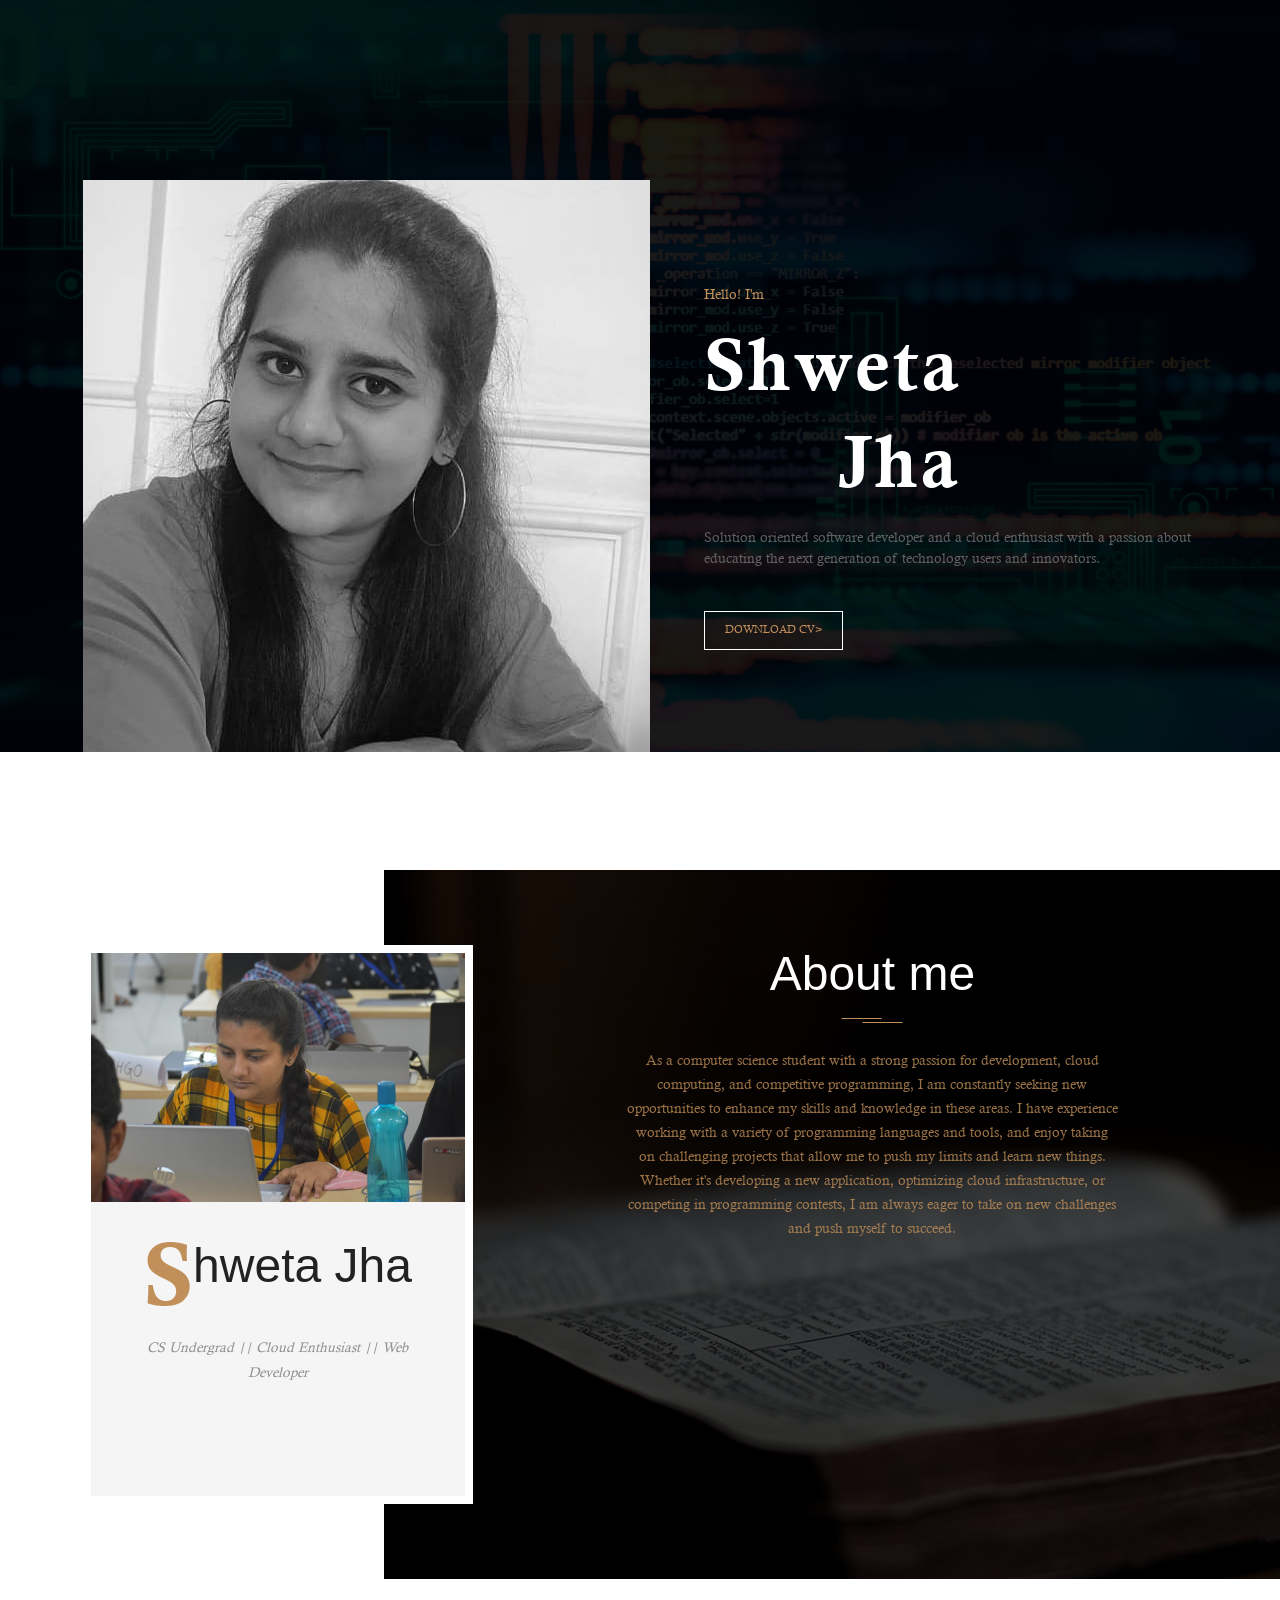
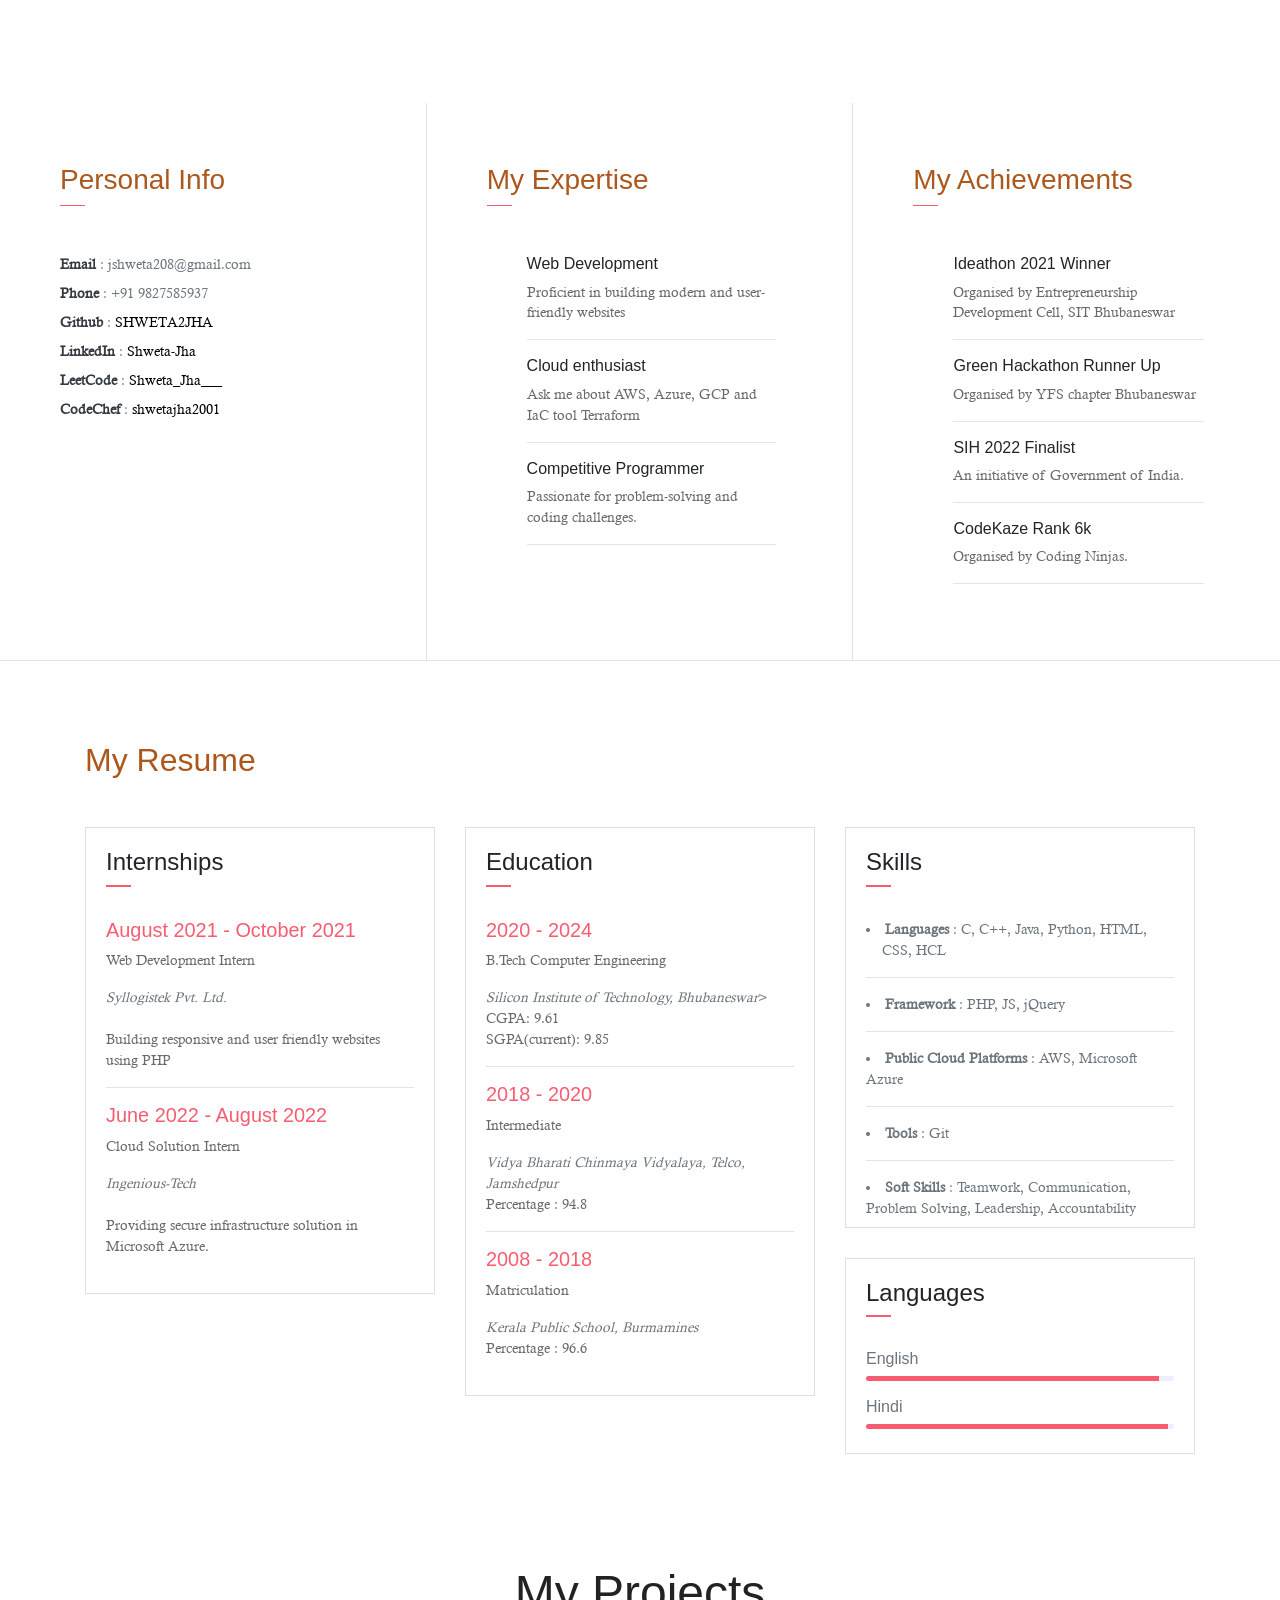
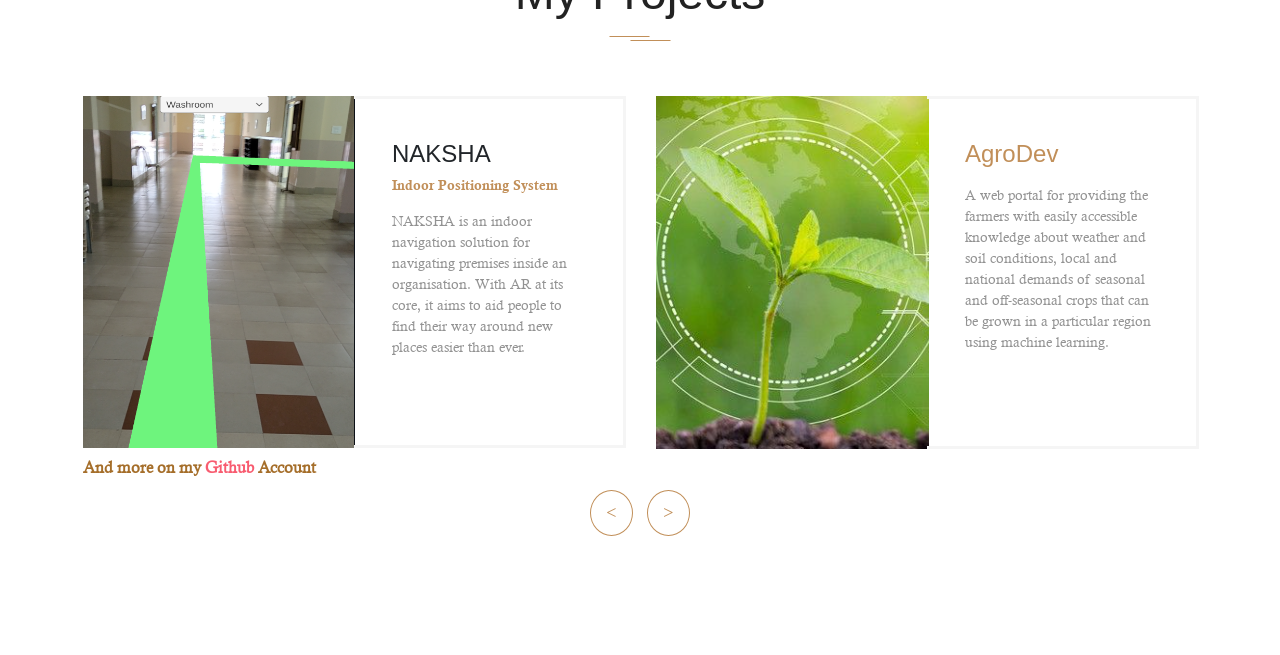
==== index.html @ 34d83446 "Add files via upload" ====
<!doctype html>
<html lang="en">
<head>
	<!-- Required meta tags -->
	<meta charset="utf-8">
	<meta name="viewport" content="width=device-width, initial-scale=1, shrink-to-fit=no">
	<link rel="stylesheet" href="css/style.css">
	<link rel="stylesheet" href="css/slick.css">
	<link rel="stylesheet" href="css/johndoe.css">
	<title>Shweta Jha</title>
</head>
<body>

	<!-- Top banner -->
	<section class="fh5co-top-banner">
		<div class="top-banner__inner site-container">
			<div class="top-banner__image">
				<img src="./images/shweta4.png" alt="author image">
			</div>
			<div class="top-banner__text">
				<div class="top-banner__text-up">
					<span class="brand-span">Hello! I'm</span>
					<h2 class="top-banner__h2">Shweta</h2>
				</div>
				<div class="top-banner__text-down">
					<h2 class="top-banner__h2">Jha</h2>
					
				</div>
				<p>Solution oriented software developer and a cloud enthusiast with a passion about educating the next generation of technology users and innovators.</p>
				<a href="https://drive.google.com/drive/folders/1Mq-kdIJw_JtIuSog4UZvcu-L1yCkQBA5" class="brand-button">Download CV> </a>
			</div>
		</div>
	</section>
	<!-- Top banner end -->

	<!-- About me -->
	<section class="fh5co-about-me">
		<div class="about-me-inner site-container">
			<article class="portfolio-wrapper">
				<div class="portfolio__img">
					<img src="./images/shweta.jpeg" class="about-me__profile" alt="about me profile picture">
				</div>
				<div class="portfolio__bottom">
					<div class="portfolio__name">
						<span>S</span>
						<h2 class="universal-h2">hweta Jha</h2>
					</div>
					<p>CS Undergrad || Cloud Enthusiast || Web Developer</p>
				</div>
			</article>
			<div class="about-me__text">
				<div class="about-me-slider">
					<div class="about-me-single-slide">
						<h2 class="universal-h2 universal-h2-bckg">About me</h2>
						<p>As a computer science student with a strong passion for development, cloud computing, and competitive programming, I am constantly seeking new opportunities to enhance my skills and knowledge in these areas. I have experience working with a variety of programming languages and tools, and enjoy taking on challenging projects that allow me to push my limits and learn new things. Whether it's developing a new application, optimizing cloud infrastructure, or competing in programming contests, I am always eager to take on new challenges and push myself to succeed.</p>
						
					</div>
					
				</div>
			</div>
		</div>
		<div class="about-me-bckg"></div>
	</section>

	<!-- New code begin-->
	<div class="container-fluid">
        <div id="about" class="row about-section">
            
            <div class="col-lg-4 about-card">
                <h3 class="font-weight-light" style="color: rgb(172, 88, 28);">Personal Info</h3>
                <span class="line mb-5"></span>
                <ul class="mt40 info list-unstyled">
                    
                    <li><span>Email</span> : jshweta208@gmail.com</li>
                    <li><span>Phone</span> : +91 9827585937</li>
                    <li><span>Github </span> : <a href="https://github.com/SHWETA2JHA" style="color: black;">SHWETA2JHA</a> </li>
                    <li><span>LinkedIn</span> : <a href="https://www.linkedin.com/in/shweta-jha-a48596184/" style="color: black;">Shweta-Jha</a></li>
					<li><span>LeetCode</span> : <a href="https://leetcode.com/Shweta_Jha___/" style="color: black;">Shweta_Jha___</a></li>
					<li><span>CodeChef</span> : <a href="https://www.codechef.com/users/shwetajha2001" style="color: black;">shwetajha2001</a></li>
                
				</ul>
                <ul class="social-icons pt-3">
                    <li class="social-item"><a class="social-link" href="#"><i class="ti-facebook" aria-hidden="true"></i></a></li>
                    <li class="social-item"><a class="social-link" href="#"><i class="ti-twitter" aria-hidden="true"></i></a></li>
                    <li class="social-item"><a class="social-link" href="#"><i class="ti-google" aria-hidden="true"></i></a></li>
                    <li class="social-item"><a class="social-link" href="#"><i class="ti-instagram" aria-hidden="true"></i></a></li>
                    <li class="social-item"><a class="social-link" href="#"><i class="ti-github" aria-hidden="true"></i></a></li>
                </ul>  
            </div>
            <div class="col-lg-4 about-card">
                <h3 class="font-weight-light" style="color: rgb(172, 88, 28);">My Expertise</h3>
                <span class="line mb-5"></span>
                <div class="row">
                    <div class="col-1 text-danger pt-1"><i class="ti-widget icon-lg"></i></div>
                    <div class="col-10 ml-auto mr-3">
                        <h6>Web Development</h6>
                        <p class="subtitle">Proficient in building modern and user-friendly websites</p>
                        <hr>
                    </div>
                </div>
                <div class="row">
                    <div class="col-1 text-danger pt-1"><i class="ti-paint-bucket icon-lg"></i></div>
                    <div class="col-10 ml-auto mr-3">
                        <h6>Cloud enthusiast</h6>
                        <p class="subtitle">Ask me about AWS, Azure, GCP and IaC tool Terraform</p>
                        <hr>
                    </div>
                </div>
                <div class="row">
                    <div class="col-1 text-danger pt-1"><i class="ti-stats-up icon-lg"></i></div>
                    <div class="col-10 ml-auto mr-3">
                        <h6>Competitive Programmer</h6>
                        <p class="subtitle">Passionate for problem-solving and coding challenges.</p>
                        <hr>
                    </div>
                </div>
            </div>
			<div class="col-lg-4 about-card">
                <h3 class="font-weight-light" style="color: rgb(172, 88, 28);">My Achievements</h3>
                <span class="line mb-5"></span>
                <div class="row">
                    <div class="col-1 text-danger pt-1"><i class="ti-widget icon-lg"></i></div>
                    <div class="col-10 ml-auto mr-3">
                        <h6>Ideathon 2021 Winner</h6>
                        <p class="subtitle">Organised by Entrepreneurship Development Cell, SIT Bhubaneswar</p>
                        <hr>
                    </div>
                </div>
                <div class="row">
                    <div class="col-1 text-danger pt-1"><i class="ti-paint-bucket icon-lg"></i></div>
                    <div class="col-10 ml-auto mr-3">
                        <h6>Green Hackathon Runner Up</h6>
                        <p class="subtitle">Organised by YFS chapter Bhubaneswar</p>
                        <hr>
                    </div>
                </div>
                <div class="row">
                    <div class="col-1 text-danger pt-1"><i class="ti-stats-up icon-lg"></i></div>
                    <div class="col-10 ml-auto mr-3">
                        <h6>SIH 2022 Finalist</h6>
                        <p class="subtitle">An initiative of Government of India.</p>
                        <hr>
                    </div>
                </div> 
				<div class="row">
                    <div class="col-1 text-danger pt-1"><i class="ti-stats-up icon-lg"></i></div>
                    <div class="col-10 ml-auto mr-3">
                        <h6>CodeKaze Rank 6k</h6>
                        <p class="subtitle">Organised by Coding Ninjas.</p>
                        <hr>
                    </div>
                </div> 
            </div>
        </div>
    </div>

    <!--Resume Section-->
    <section class="section" id="resume">
        <div class="container">
            <h2 class="mb-5" style="color: rgb(172, 88, 28);">My Resume</h2>
            <div class="row">
                <div class="col-md-6 col-lg-4">
                    <div class="card">
                       <div class="card-header">
                            <div class="mt-2">
                                <h4>Internships</h4>
                                <span class="line"></span>  
                            </div>
                        </div>
                        <div class="card-body">
                            <h6 class="title text-danger" style="color: rgb(172, 88, 28);">August 2021 - October 2021</h6>
                            <P>Web Development Intern</P>
                            <i class="subtitle">Syllogistek Pvt. Ltd.</i><br>
							<br><p>Building responsive and user friendly websites using PHP</p>
                            <hr>
                            <h6 class="title text-danger" style="color: rgb(172, 88, 28);">June 2022 - August 2022</h6>
                            <P>Cloud Solution Intern</P>
                            <i class="subtitle">Ingenious-Tech</i><br>
							<br><p>Providing secure infrastructure solution in Microsoft Azure.</p>
                            
						</div>
                    </div>
                </div>
                <div class="col-md-6 col-lg-4">
                    <div class="card">
                       <div class="card-header">
                            <div class="mt-2">
                                <h4>Education</h4>
                                <span class="line"></span>  
                            </div>
                        </div>
                        <div class="card-body">
                            <h6 class="title text-danger">2020 - 2024</h6>
                            <P>B.Tech Computer Engineering</P>
                            <i>Silicon Institute of Technology, Bhubaneswar</i>>
							<br>
							<p>CGPA: 9.61 <br>SGPA(current): 9.85</p>
                            <hr>
                            <h6 class="title text-danger">2018 - 2020</h6>
                            <P>Intermediate</P>
                            <i>Vidya Bharati Chinmaya Vidyalaya, Telco, Jamshedpur</i>
							<br>
							<p>Percentage : 94.8</p>
                            <hr>
                            <h6 class="title text-danger">2008 - 2018</h6>
                            <P>Matriculation</P>
                            <i>Kerala Public School, Burmamines</i>
							<br>
							<p>Percentage : 96.6</p>
                        </div>
                    </div>
                </div>
                <div class="col-lg-4">
                    <div class="card">
                       <div class="card-header">
                            <div class="pull-left">
                                <h4 class="mt-2">Skills</h4>
                                <span class="line"></span>  
                            </div>
                        </div>
                        <div class="card-body pb-2">
							<li><b><span >Languages</span></b> : C, C++, Java, Python, HTML, &nbsp &nbsp &nbsp &nbsp &nbsp CSS, HCL</li>
							<hr><li><b><span>Framework</span></b> : PHP, JS, jQuery</li>
							<hr><li><b><span>Public Cloud Platforms </span></b> : AWS, Microsoft Azure</li>
							<hr><li><b><span>Tools</span></b> : Git</li>
							<hr><li><b><span>Soft Skills</span> </b>: Teamwork, Communication, Problem Solving, Leadership, Accountability</li>
                        
						</div>
                    </div>
                    <div class="card">
                       <div class="card-header">
                            <div class="pull-left">
                                <h4 class="mt-2">Languages</h4>
                                <span class="line"></span>  
                            </div>
                        </div>
                        <div class="card-body pb-2">
                           <h6>English</h6>
                            <div class="progress mb-3">
                                <div class="progress-bar bg-danger" role="progressbar" style="width: 95%" aria-valuenow="25" aria-valuemin="0" aria-valuemax="100"></div>
                            </div>
                            
                            <h6>Hindi</h6>
                            <div class="progress mb-3">
                                <div class="progress-bar bg-danger" role="progressbar" style="width: 98%" aria-valuenow="50" aria-valuemin="0" aria-valuemax="100"></div>
                            </div>
                        </div>
                    </div>
                </div>
            </div>
        </div>
    </section>

	<!--new code end-->
	
	<section class="fh5co-blog">
		<div class="site-container">
			<h2 class="universal-h2 universal-h2-bckg">My Projects</h2>
			<div class="blog-slider blog-inner">
				<div class="single-blog">
					<div class="single-blog__img">
						<img src="./images/prj1.png" alt="project image">
					</div>
					<div class="single-blog__text">
						<h4>NAKSHA</h4>
						<span>Indoor Positioning System</span>
						<p>NAKSHA is an indoor navigation solution for navigating premises inside an organisation. With AR at its core, it aims to aid people to find their way around new places easier than ever.</p>
					</div>
				</div>
				<div class="single-blog">
					<div class="single-blog__img">
						<img src="./images/prj2.png" alt="project image">
					</div>
					<div class="single-blog__text">
						<h4>AgroDev</h4>
						<span></span>
						<p>A web portal for providing the farmers with easily accessible knowledge about weather and soil conditions, local and national demands of seasonal and off-seasonal crops that can be grown in a particular region using machine learning.</p>
					</div>
				</div>
				<div class="single-blog">
					<div class="single-blog__img">
						<img src="./images/prj3.png" alt="project image">
					</div>
					<div class="single-blog__text">
						<h4>Absidy</h4>
						<p>Absidy, in essence is (rather aims to be) a safety guide to people migrating to/staying over in places they're new to. The plan is to crowdsource data about prevalant crimes in different areas of a tow/city to help people avoid renting a place or layovers in shady areas.</p>
					</div>
				</div>
			</div>
			<span style="color: rgb(165, 110, 42);"><b>And more on my <a href="https://github.com/SHWETA2JHA">Github</a> Account</b> </span>
		</div>
		
	</section>
	<!-- Blog end -->

	<!-- Scripts -->
	<script src="js/jquery.min.js"></script>
	<script src="js/slick.min.js"></script>
	<script src="js/main.js"></script>

</body>
</html>
---- css/style.css ----
/*
 * Author by FreeHTML5.co
 * Twitter: https://twitter.com/fh5co
 * Facebook: https://fb.com/fh5co
 * URL: https://freehtml5.co
 */
/* Fonts */
@font-face {
  font-family: 'Calisto-MT';
  src: url(../fonts/Calisto-MT.ttf); }

@font-face {
  font-family: 'Calisto-MT-Italic';
  src: url(../fonts/Calisto-MT-Italic.ttf); }

@font-face {
  font-family: 'Calisto-MT-Bold';
  src: url(../fonts/Calisto-MT-Bold.ttf); }

/* Colors */
/* Universal style */
* {
  margin: 0;
  padding: 0;
  font-family: "Calisto-MT"; }

.site-container {
  width: 1115px;
  margin: 0 auto; }
  @media (max-width: 1250px) {
    .site-container {
      width: 90%; } }

.universal-h2 {
  font-size: 48px;
  text-align: center;
  color: #222; }
  @media (max-width: 1250px) {
    .universal-h2 {
      font-size: 38px; } }
  @media (max-width: 668px) {
    .universal-h2 {
      font-size: 30px; } }

.universal-h2-bckg {
  background-image: url("../images/double-line.svg");
  background-repeat: no-repeat;
  background-position: center bottom; }

/* Universal style end */
/* Includes */
.site-navigation {
  position: absolute;
  top: 4.6%;
  width: 100%;
  z-index: 2; }

.site-navigation-inner {
  display: flex;
  align-items: center;
  justify-content: space-between; }

.main-navigation {
  color: #fff;
  display: none;
  position: fixed;
  height: 100%;
  width: 100%;
  top: 0px;
  left: 0px;
  background: #000;
  opacity: 0.9; }
  .main-navigation .main-navigation__ul {
    position: absolute;
    top: 50%;
    left: 50%;
    transform: translate(-50%, -50%);
    padding: 3%;
    border: 2px solid #fff;
    border-radius: 7px;
    background-color: #c18f59; }
    .main-navigation .main-navigation__ul li {
      margin-bottom: 20px;
      list-style: none; }
    .main-navigation .main-navigation__ul a {
      color: #fff;
      font-size: 20px;
      font-weight: 600;
      text-decoration: none;
      text-transform: uppercase;
      transition: 0.3s ease; }
      .main-navigation .main-navigation__ul a:hover {
        color: #777; }
  @media (max-width: 1150px) {
    .main-navigation {
      opacity: 0.94; } }

/* Navigation burger */
.burger-container {
  cursor: pointer;
  z-index: 3; }

.bar1, .bar2, .bar3 {
  width: 30px;
  height: 3px;
  background-color: #c18f59;
  margin: 6px 0;
  transition: 0.4s; }

.change .bar1 {
  transform: rotate(-45deg) translate(-6px, 6px);
  background-color: #c18f59; }

.change .bar2 {
  opacity: 0;
  background-color: #c18f59; }

.change .bar3 {
  transform: rotate(45deg) translate(-6px, -7px);
  background-color: #c18f59; }

.stop-scroll {
  overflow: hidden; }

/* Navigation burger end */
.fh5co-top-banner {
  position: relative;
  display: flex;
  align-items: flex-end;
  background-image: url("../images/top-banner-bckg.jpg");
  background-position: center;
  background-size: cover; }
  .fh5co-top-banner::after {
    content: '';
    position: absolute;
    top: 0;
    left: 0;
    width: 100%;
    height: 100%;
    background-color: #000;
    opacity: 0.9; }
  .fh5co-top-banner .site-container {
    position: relative;
    z-index: 1; }
  @media (max-width: 1600px) {
    .fh5co-top-banner {
      padding-top: 180px; } }
  @media (max-width: 1250px) {
    .fh5co-top-banner {
      padding-top: 130px; } }
  @media (max-width: 520px) {
    .fh5co-top-banner {
      padding-top: 105px; } }
  @media (min-width: 1600px) {
    .fh5co-top-banner {
      min-height: 100vh; } }

.top-banner__inner {
  display: flex;
  align-items: center; }
  .top-banner__inner .top-banner__text {
    margin-left: 54px; }
    @media (max-width: 1250px) {
      .top-banner__inner .top-banner__text {
        width: 35%; } }
    @media (max-width: 768px) {
      .top-banner__inner .top-banner__text {
        width: 50%;
        margin-left: 20px; } }
    @media (max-width: 520px) {
      .top-banner__inner .top-banner__text {
        width: 65%;
        margin-bottom: 20px;
        margin-left: 0; } }
    .top-banner__inner .top-banner__text p {
      margin-bottom: 42px;
      color: #777; }
      @media (max-width: 768px) {
        .top-banner__inner .top-banner__text p {
          margin-bottom: 25px;
          font-size: 14px; } }
  .top-banner__inner .top-banner__h2 {
    font-size: 74px;
    letter-spacing: 3px;
    color: #fff;
    font-family: "Calisto-MT-Bold"; }
    @media (max-width: 1250px) {
      .top-banner__inner .top-banner__h2 {
        font-size: 50px; } }
    @media (max-width: 768px) {
      .top-banner__inner .top-banner__h2 {
        font-size: 35px; } }
  .top-banner__inner .top-banner__text-up .top-banner__h2 {
    margin-top: 15px; }
    @media (max-width: 768px) {
      .top-banner__inner .top-banner__text-up .top-banner__h2 {
        margin-top: 0; } }
  .top-banner__inner .top-banner__text-down {
    margin-bottom: 20px;
    padding-left: 27%; }
    .top-banner__inner .top-banner__text-down .top-banner__h2 {
      margin-bottom: 10px; }
      @media (max-width: 768px) {
        .top-banner__inner .top-banner__text-down .top-banner__h2 {
          margin-bottom: 0; } }
  .top-banner__inner .top-banner__image {
    font-size: 0; }
    @media (max-width: 1250px) {
      .top-banner__inner .top-banner__image {
        width: 50%; }
        .top-banner__inner .top-banner__image img {
          width: 100%; } }
    @media (max-width: 520px) {
      .top-banner__inner .top-banner__image {
        width: 65%;
        margin-bottom: 20px; } }
  @media (max-width: 520px) {
    .top-banner__inner {
      flex-direction: column; } }

.brand-span {
  font-size: 14px;
  color: #c18f59; }

.brand-button {
  display: inline-block;
  padding: 10px 20px;
  font-size: 11px;
  text-transform: uppercase;
  text-decoration: none;
  color: #c18f59;
  border: 1px solid #fff;
  transition: 0.3s ease; }
  .brand-button:hover, .brand-button:focus {
    color: #777; }

.fh5co-about-me {
  position: relative;
  margin: 193px 0 199px; }
  @media (max-width: 1250px) {
    .fh5co-about-me {
      margin: 150px 0; } }
  @media (max-width: 992px) {
    .fh5co-about-me {
      margin: 125px 0; } }

.about-me-bckg {
  position: absolute;
  background-image: url("../images/about-me-bckg.jpg");
  background-position: center;
  background-size: cover;
  height: 500px;
  top: -75px;
  right: 0;
  height: calc(100% + 150px);
  width: 70%;
  z-index: -1; }
  .about-me-bckg:after {
    content: '';
    position: absolute;
    top: 0;
    left: 0;
    width: 100%;
    height: 100%;
    background-color: #000;
    opacity: 0.7; }
  @media (max-width: 992px) {
    .about-me-bckg {
      width: 100%;
      padding-bottom: 15px; } }

.about-me-inner {
  display: flex;
  justify-content: space-between; }
  @media (max-width: 992px) {
    .about-me-inner {
      flex-direction: column;
      align-items: center; } }

.about-me-slider {
  position: relative; }
  .about-me-slider .slick-arrow {
    position: absolute;
    bottom: -18%; }
  .about-me-slider .slick-prev {
    left: 40%; }
    @media (max-width: 520px) {
      .about-me-slider .slick-prev {
        left: 34%; } }
  .about-me-slider .slick-next {
    right: 40%; }
    @media (max-width: 520px) {
      .about-me-slider .slick-next {
        right: 34%; } }

.span-arrow {
  padding: 10px 15px;
  cursor: pointer;
  color: #c18f59;
  border: 1px solid #c18f59;
  border-radius: 50%;
  transition: 0.3s ease; }
  .span-arrow:hover {
    color: #fff;
    border-color: #fff; }

.portfolio-wrapper {
  width: 390px;
  padding: 8px;
  text-align: center;
  background-color: #fff; }
  .portfolio-wrapper .portfolio__img {
    font-size: 0; }
    .portfolio-wrapper .portfolio__img img {
      width: 100%; }
  .portfolio-wrapper .portfolio__bottom {
    padding: 35px 0 95px;
    background-color: #f5f5f5; }
    @media (max-width: 992px) {
      .portfolio-wrapper .portfolio__bottom {
        padding: 25px 0; } }
  .portfolio-wrapper .portfolio__name {
    display: flex;
    justify-content: center;
    align-items: flex-start;
    margin-bottom: 23px; }
    @media (max-width: 992px) {
      .portfolio-wrapper .portfolio__name {
        margin-bottom: 10px; } }
    .portfolio-wrapper .portfolio__name span {
      font-size: 90px;
      line-height: 75px;
      color: #c18f59;
      font-family: "Calisto-MT-Bold"; }
      @media (max-width: 992px) {
        .portfolio-wrapper .portfolio__name span {
          font-size: 65px;
          line-height: 62px; } }
  .portfolio-wrapper p {
    padding: 0 10%;
    line-height: 25px;
    font-style: italic;
    color: #777; }
    @media (max-width: 620px) {
      .portfolio-wrapper p {
        font-size: 15px;
        line-height: 20px; } }
  @media (max-width: 992px) {
    .portfolio-wrapper {
      margin-bottom: 20px; } }
  @media (max-width: 620px) {
    .portfolio-wrapper {
      width: 250px; } }

.about-me__text {
  width: 44%;
  margin-right: 80px;
  text-align: center; }
  .about-me__text .universal-h2 {
    color: #fff;
    padding-bottom: 20px;
    margin-bottom: 25px; }
  .about-me__text p {
    margin-bottom: 35px;
    line-height: 24px;
    color: #c18f59; }
    .about-me__text p span {
      font-size: 48px;
      color: #fff; }
    @media (max-width: 620px) {
      .about-me__text p {
        margin-bottom: 20px;
        font-size: 14px;
        line-height: 19px; } }
  .about-me__text h4 {
    margin-bottom: 7px;
    font-size: 25px;
    color: #c18f59; }
  .about-me__text .p-white {
    margin-bottom: 0;
    color: #fff; }
  @media (max-width: 1250px) {
    .about-me__text {
      width: 48%;
      margin-right: 40px; } }
  @media (max-width: 992px) {
    .about-me__text {
      width: 100%;
      margin-right: 0; } }

.slick-slide:focus {
  outline: none; }

.fh5co-books {
  margin-bottom: 122px; }
  .fh5co-books .universal-h2 {
    margin-bottom: 50px;
    padding-bottom: 20px; }
  .fh5co-books .books-brand-button {
    text-align: center; }
    .fh5co-books .books-brand-button .brand-button {
      font-size: 16px;
      text-transform: none;
      border-color: #c18f59; }
      .fh5co-books .books-brand-button .brand-button:hover {
        border-color: #777; }
  @media (max-width: 1250px) {
    .fh5co-books {
      margin-bottom: 60px; } }

.books {
  display: flex;
  justify-content: space-between;
  flex-wrap: wrap;
  margin-bottom: 70px; }
  @media (max-width: 559px) {
    .books {
      justify-content: space-around; } }

.single-book {
  margin-bottom: 20px;
  text-align: center; }
  .single-book .single-book__img {
    position: relative;
    display: block;
    font-size: 0; }
    .single-book .single-book__img .single-book_download {
      opacity: 0;
      visibility: hidden;
      position: absolute;
      top: 0;
      left: 0;
      width: 100%;
      height: 100%;
      background-color: #000;
      transition: 0.3s ease; }
      .single-book .single-book__img .single-book_download img {
        position: absolute;
        left: 50%;
        top: 50%;
        transform: translate(-50%, -50%);
        z-index: 1; }
    .single-book .single-book__img:hover .single-book_download {
      visibility: visible;
      opacity: 0.7; }
  .single-book .single-book__title {
    margin: 19px 0 18px;
    font-size: 18px; }
  .single-book .single-book__price {
    font-size: 18px;
    font-weight: 600;
    font-style: italic;
    color: #c18f59; }
  @media (max-width: 1250px) {
    .single-book {
      margin-right: 10px; }
      .single-book:last-child {
        margin-right: 0; } }

.rating {
  margin-top: 8px;
  unicode-bidi: bidi-override;
  direction: rtl; }
  .rating span {
    font-size: 23px;
    color: #ffd200;
    cursor: pointer; }
  .rating > span:hover:before, .rating > span:hover ~ span:before {
    content: "\2605";
    position: absolute; }

.fh5co-counter {
  position: relative;
  margin-bottom: 122px;
  padding: 100px 0;
  background-image: url("../images/book-bckg.jpg");
  background-size: cover;
  background-position: center; }
  .fh5co-counter::after {
    content: '';
    position: absolute;
    top: 0;
    left: 0;
    width: 100%;
    height: 100%;
    background-color: #c18f59;
    opacity: 0.9; }
  .fh5co-counter .site-container {
    position: relative;
    z-index: 1; }
  @media (max-width: 850px) {
    .fh5co-counter {
      padding: 50px 0 20px;
      margin-bottom: 50px; } }

.counter-inner {
  display: flex;
  justify-content: space-between;
  flex-wrap: wrap; }

.single-count {
  width: 23%;
  text-align: center;
  color: #fff; }
  .single-count span {
    display: block;
    margin-bottom: 25px;
    font-size: 40px;
    font-weight: 900; }
  .single-count p {
    font-size: 20px;
    text-transform: uppercase; }
  @media (max-width: 850px) {
    .single-count {
      width: 48%;
      margin-bottom: 30px; }
      .single-count .count {
        font-size: 35px;
        margin-bottom: 15px; } }
  @media (max-width: 500px) {
    .single-count {
      width: 100%;
      padding-bottom: 10px;
      border-bottom: 1px solid #fff; } }

.single-count__text {
  display: flex;
  justify-content: center; }
  .single-count__text img {
    margin-right: 20px; }

.fh5co-blog {
  margin-bottom: 175px; }
  .fh5co-blog .universal-h2 {
    margin-bottom: 55px;
    padding-bottom: 20px; }
  @media (max-width: 620px) {
    .fh5co-blog {
      margin-bottom: 105px; } }

.blog-inner {
  display: flex;
  justify-content: space-between; }

.blog-slider .slick-slide {
  margin: 0 15px; }

.blog-slider .slick-list {
  margin: 0 -15px; }

.single-blog {
  display: flex !important; }
  .single-blog .single-blog__img {
    width: 50%;
    font-size: 0; }
  .single-blog .single-blog__text {
    width: 50%;
    padding: 7%;
    border: 3px solid #f5f5f5;
    border-left: 0; }
    .single-blog .single-blog__text h4 {
      margin-bottom: 5px;
      font-size: 24px;
      line-height: 33px; }
    .single-blog .single-blog__text span {
      display: block;
      margin-bottom: 15px;
      font-size: 14px;
      color: #c18f59;
      font-family: "Calisto-MT-Bold"; }
    .single-blog .single-blog__text p {
      color: #777;
      line-height: 21px; }
    @media (max-width: 992px) {
      .single-blog .single-blog__text {
        padding: 5%; }
        .single-blog .single-blog__text h4 {
          margin-bottom: 3px;
          font-size: 20px;
          line-height: 24px; }
        .single-blog .single-blog__text p {
          font-size: 14px;
          line-height: 19px; } }
    @media (max-width: 420px) {
      .single-blog .single-blog__text {
        padding: 3%; }
        .single-blog .single-blog__text h4 {
          font-size: 16px; }
        .single-blog .single-blog__text span {
          margin-bottom: 7px;
          font-size: 12px; }
        .single-blog .single-blog__text p {
          font-size: 13px;
          line-height: 16px; } }
  .single-blog:nth-child(even) h4 {
    color: #c18f59; }
  @media (max-width: 1250px) {
    .single-blog .single-blog__img img {
      width: 100%;
      height: 100%; } }

.blog-slider {
  position: relative; }
  .blog-slider .slick-arrow {
    position: absolute;
    bottom: -22%; }
  .blog-slider .slick-prev {
    left: 45.5%; }
    @media (max-width: 1250px) {
      .blog-slider .slick-prev {
        left: 40%; } }
    @media (max-width: 520px) {
      .blog-slider .slick-prev {
        left: 35%; } }
  .blog-slider .slick-next {
    right: 45.5%; }
    @media (max-width: 1250px) {
      .blog-slider .slick-next {
        right: 40%; } }
    @media (max-width: 520px) {
      .blog-slider .slick-next {
        right: 35%; } }
  .blog-slider .span-arrow:hover {
    color: #777;
    border-color: #777; }

.fh5co-quotes {
  position: relative;
  padding: 135px 0 172px;
  text-align: center;
  background-image: url("../images/quotes-bckg.jpg");
  background-position: center;
  background-size: cover; }
  .fh5co-quotes::after {
    content: '';
    position: absolute;
    top: 0;
    left: 0;
    width: 100%;
    height: 100%;
    background-color: #000;
    opacity: 0.9; }
  .fh5co-quotes .site-container {
    position: relative;
    z-index: 1; }
  .fh5co-quotes .universal-h2 {
    padding-bottom: 20px;
    margin-bottom: 30px;
    color: #fff !important; }
  .fh5co-quotes p {
    width: 43%;
    margin: 0 auto 45px;
    color: #fff;
    line-height: 24px; }
    @media (max-width: 620px) {
      .fh5co-quotes p {
        font-size: 14px;
        line-height: 19px; } }
  .fh5co-quotes img {
    margin: 0 auto 5px; }
  .fh5co-quotes h4 {
    margin-bottom: 5px;
    font-size: 25px;
    color: #c18f59; }
  .fh5co-quotes .slick-arrow {
    bottom: -8%; }
  .fh5co-quotes .slick-prev {
    left: 45.5%; }
    @media (max-width: 1150px) {
      .fh5co-quotes .slick-prev {
        left: 34%; } }
  .fh5co-quotes .slick-next {
    right: 45.5%; }
    @media (max-width: 1150px) {
      .fh5co-quotes .slick-next {
        right: 34%; } }
  @media (max-width: 1150px) {
    .fh5co-quotes {
      padding: 75px 0 95px; }
      .fh5co-quotes p {
        width: 90%; } }

.fh5co-social {
  position: relative;
  padding: 63px 0;
  background-image: url("../images/social-bckg.jpg");
  background-size: cover;
  background-position: center; }
  .fh5co-social::after {
    content: '';
    position: absolute;
    top: 0;
    left: 0;
    width: 100%;
    height: 100%;
    background-color: #c18f59;
    opacity: 0.9; }
  .fh5co-social .site-container {
    position: relative;
    z-index: 1; }
  @media (max-width: 620px) {
    .fh5co-social {
      padding: 40px 0; } }

.social {
  display: flex;
  justify-content: space-between;
  align-items: center; }
  .social h5 {
    font-size: 24px;
    color: #fff; }
  @media (max-width: 620px) {
    .social {
      flex-direction: column; } }

.social-icons a {
  position: relative;
  border: 1px solid white;
  border-radius: 50%;
  padding: 13px 23px;
  margin-right: 10px;
  transition: 0.3s ease; }
  .social-icons a:hover {
    background-color: #777;
    border-color: transparent; }

.social-icons img {
  position: absolute;
  left: 50%;
  top: 50%;
  transform: translate(-50%, -50%); }

@media (max-width: 620px) {
  .social-icons {
    margin: 35px 0; } }

.site-footer {
  padding-top: 120px;
  background-color: #343434; }
  @media (max-width: 1250px) {
    .site-footer {
      padding-top: 60px; } }

.footer-inner {
  display: flex;
  justify-content: space-between;
  padding-bottom: 95px; }
  .footer-inner h5 {
    margin-bottom: 30px;
    font-size: 20px;
    letter-spacing: 2px;
    color: #fff; }
  @media (max-width: 1250px) {
    .footer-inner {
      padding-bottom: 50px;
      flex-direction: column;
      align-items: center; } }

.footer-info {
  width: 50%;
  display: flex; }
  .footer-info .footer-info__left {
    margin-right: 45px; }
    .footer-info .footer-info__left img {
      margin-bottom: 10px; }
    .footer-info .footer-info__left p {
      color: #c18f59; }
    @media (max-width: 620px) {
      .footer-info .footer-info__left {
        margin-right: 0;
        margin-bottom: 20px; } }
  .footer-info .footer-info__right p {
    margin-bottom: 15px;
    color: #aaa; }
  .footer-info .footer-info__right .footer-phone {
    font-size: 14px; }
  .footer-info .footer-info__right .social-icons {
    margin-top: 27px; }
    .footer-info .footer-info__right .social-icons a {
      padding: 9px 19px; }
  @media (max-width: 1250px) {
    .footer-info {
      width: 100%;
      margin-bottom: 20px; } }
  @media (max-width: 620px) {
    .footer-info {
      flex-direction: column;
      align-items: center; } }

.footer-contact-form {
  width: 50%; }
  .footer-contact-form .contact-form__input {
    display: flex;
    justify-content: space-between;
    margin-bottom: 20px; }
    .footer-contact-form .contact-form__input input {
      width: 40%;
      padding: 20px;
      border: 1px solid #404040;
      background-color: #282828;
      color: #c18f59; }
      .footer-contact-form .contact-form__input input::placeholder {
        color: #aaa; }
      @media (max-width: 1250px) {
        .footer-contact-form .contact-form__input input {
          width: 45%; } }
      @media (max-width: 520px) {
        .footer-contact-form .contact-form__input input {
          width: 100%; } }
  .footer-contact-form textarea {
    box-sizing: border-box;
    height: 90px;
    width: 100%;
    margin-bottom: 20px;
    padding: 20px;
    border: 1px solid #404040;
    background-color: #282828;
    resize: none;
    color: #c18f59; }
  .footer-contact-form .submit-button {
    padding: 19px 50px;
    text-transform: uppercase;
    font-size: 12px;
    color: #fff;
    background-color: #c18f59;
    border: none;
    border-radius: 3px;
    cursor: pointer;
    transition: 0.3s ease; }
    .footer-contact-form .submit-button:hover {
      background-color: #777; }
  @media (max-width: 1250px) {
    .footer-contact-form {
      width: 100%; } }

.footer-bottom {
  padding: 25px 0;
  background-color: #2d2d2d; }

.footer-bottom-inner {
  display: flex;
  justify-content: space-between; }
  .footer-bottom-inner p {
    color: #777; }
  .footer-bottom-inner a {
    color: #c18f59;
    text-decoration: none;
    transition: 0.3s ease; }
    .footer-bottom-inner a:hover {
      color: #777; }
  .footer-bottom-inner .footer-bottom__img img {
    margin-right: 25px; }
    .footer-bottom-inner .footer-bottom__img img:last-child {
      margin-right: 0; }
  @media (max-width: 992px) {
    .footer-bottom-inner {
      flex-direction: column;
      align-items: center; }
      .footer-bottom-inner p {
        font-size: 14px;
        margin-bottom: 20px; } }
---- css/johndoe.css ----
@charset "UTF-8";
/*!
=========================================================
* JohnDoe Landing page
=========================================================

* Copyright: 2019 DevCRUD (https://devcrud.com)
* Licensed: (https://devcrud.com/licenses)
* Coded by www.devcrud.com

=========================================================

* The above copyright notice and this permission notice shall be included in all copies or substantial portions of the Software.
*/
@import url("https://fonts.googleapis.com/css?family=Source+Sans+Pro:200,200i,300,300i,400,400i,600,600i,700,700i,900,900i&display=swap");
:root {
  --blue: #79A9F5;
  --indigo: #C45F90;
  --purple: #A16AE8;
  --pink: #FC8BC0;
  --red: #F85C70;
  --orange: #FF8882;
  --yellow: #FAD02C;
  --green: #A3C14A;
  --teal: #20c997;
  --cyan: #47D8E0;
  --white: #fff;
  --gray: #6c757d;
  --gray-dark: #343a40;
  --primary: #F85C70;
  --secondary: #6c757d;
  --success: #A3C14A;
  --info: #47D8E0;
  --warning: #FF8882;
  --danger: #F85C70;
  --light: #f8f9fa;
  --dark: #343a40;
  --breakpoint-xs: 0;
  --breakpoint-sm: 576px;
  --breakpoint-md: 768px;
  --breakpoint-lg: 992px;
  --breakpoint-xl: 1200px;
  --font-family-sans-serif: "Source Sans Pro", sans-serif;
  --font-family-monospace: SFMono-Regular, Menlo, Monaco, Consolas, "Liberation Mono", "Courier New", monospace;
}

*,
*::before,
*::after {
  box-sizing: border-box;
}

html {
  font-family: sans-serif;
  line-height: 1.15;
  -webkit-text-size-adjust: 100%;
  -webkit-tap-highlight-color: rgba(0, 0, 0, 0);
}

article, aside, figcaption, figure, footer, header, hgroup, main, nav, section {
  display: block;
}

body {
  margin: 0;
  font-family: "Source Sans Pro", sans-serif;
  font-size: 1rem;
  font-weight: 400;
  line-height: 1.5;
  color: #212529;
  text-align: left;
  background-color: #fff;
}

[tabindex="-1"]:focus {
  outline: 0 !important;
}

hr {
  box-sizing: content-box;
  height: 0;
  overflow: visible;
}

h1, h2, h3, h4, h5, h6 {
  margin-top: 0;
  margin-bottom: 0.5rem;
}

p {
  margin-top: 0;
  margin-bottom: 1rem;
}

abbr[title],
abbr[data-original-title] {
  text-decoration: underline;
  -webkit-text-decoration: underline dotted;
          text-decoration: underline dotted;
  cursor: help;
  border-bottom: 0;
  -webkit-text-decoration-skip-ink: none;
          text-decoration-skip-ink: none;
}

address {
  margin-bottom: 1rem;
  font-style: normal;
  line-height: inherit;
}

ol,
ul,
dl {
  margin-top: 0;
  margin-bottom: 1rem;
}

ol ol,
ul ul,
ol ul,
ul ol {
  margin-bottom: 0;
}

dt {
  font-weight: 700;
}

dd {
  margin-bottom: .5rem;
  margin-left: 0;
}

blockquote {
  margin: 0 0 1rem;
}

b,
strong {
  font-weight: bolder;
}

small {
  font-size: 80%;
}

sub,
sup {
  position: relative;
  font-size: 75%;
  line-height: 0;
  vertical-align: baseline;
}

sub {
  bottom: -.25em;
}

sup {
  top: -.5em;
}

a {
  color: #F85C70;
  text-decoration: none;
  background-color: transparent;
}

a:hover {
  color: #f51330;
  text-decoration: none;
}

a:not([href]):not([tabindex]) {
  color: inherit;
  text-decoration: none;
}

a:not([href]):not([tabindex]):hover, a:not([href]):not([tabindex]):focus {
  color: inherit;
  text-decoration: none;
}

a:not([href]):not([tabindex]):focus {
  outline: 0;
}

pre,
code,
kbd,
samp {
  font-family: SFMono-Regular, Menlo, Monaco, Consolas, "Liberation Mono", "Courier New", monospace;
  font-size: 1em;
}

pre {
  margin-top: 0;
  margin-bottom: 1rem;
  overflow: auto;
}

figure {
  margin: 0 0 1rem;
}

img {
  vertical-align: middle;
  border-style: none;
}

svg {
  overflow: hidden;
  vertical-align: middle;
}

table {
  border-collapse: collapse;
}

caption {
  padding-top: 0.75rem;
  padding-bottom: 0.75rem;
  color: #6c757d;
  text-align: left;
  caption-side: bottom;
}

th {
  text-align: inherit;
}

label {
  display: inline-block;
  margin-bottom: 0.5rem;
}

button {
  border-radius: 0;
}

button:focus {
  outline: 1px dotted;
  outline: 5px auto -webkit-focus-ring-color;
}

input,
button,
select,
optgroup,
textarea {
  margin: 0;
  font-family: inherit;
  font-size: inherit;
  line-height: inherit;
}

button,
input {
  overflow: visible;
}

button,
select {
  text-transform: none;
}

select {
  word-wrap: normal;
}

button,
[type="button"],
[type="reset"],
[type="submit"] {
  -webkit-appearance: button;
}

button:not(:disabled),
[type="button"]:not(:disabled),
[type="reset"]:not(:disabled),
[type="submit"]:not(:disabled) {
  cursor: pointer;
}

button::-moz-focus-inner,
[type="button"]::-moz-focus-inner,
[type="reset"]::-moz-focus-inner,
[type="submit"]::-moz-focus-inner {
  padding: 0;
  border-style: none;
}

input[type="radio"],
input[type="checkbox"] {
  box-sizing: border-box;
  padding: 0;
}

input[type="date"],
input[type="time"],
input[type="datetime-local"],
input[type="month"] {
  -webkit-appearance: listbox;
}

textarea {
  overflow: auto;
  resize: vertical;
}

fieldset {
  min-width: 0;
  padding: 0;
  margin: 0;
  border: 0;
}

legend {
  display: block;
  width: 100%;
  max-width: 100%;
  padding: 0;
  margin-bottom: .5rem;
  font-size: 1.5rem;
  line-height: inherit;
  color: inherit;
  white-space: normal;
}

progress {
  vertical-align: baseline;
}

[type="number"]::-webkit-inner-spin-button,
[type="number"]::-webkit-outer-spin-button {
  height: auto;
}

[type="search"] {
  outline-offset: -2px;
  -webkit-appearance: none;
}

[type="search"]::-webkit-search-decoration {
  -webkit-appearance: none;
}

::-webkit-file-upload-button {
  font: inherit;
  -webkit-appearance: button;
}

output {
  display: inline-block;
}

summary {
  display: list-item;
  cursor: pointer;
}

template {
  display: none;
}

[hidden] {
  display: none !important;
}

h1, h2, h3, h4, h5, h6,
.h1, .h2, .h3, .h4, .h5, .h6 {
  margin-bottom: 0.5rem;
  font-family: "Dosis", sans-serif;
  font-weight: 500;
  line-height: 1.2;
}

h1, .h1 {
  font-size: 2.5rem;
}

h2, .h2 {
  font-size: 2rem;
}

h3, .h3 {
  font-size: 1.75rem;
}

h4, .h4 {
  font-size: 1.5rem;
}

h5, .h5 {
  font-size: 1.25rem;
}

h6, .h6 {
  font-size: 1rem;
}

.lead {
  font-size: 1.25rem;
  font-weight: 300;
}

.display-1 {
  font-size: 6rem;
  font-weight: 300;
  line-height: 1.2;
}

.display-2 {
  font-size: 5.5rem;
  font-weight: 300;
  line-height: 1.2;
}

.display-3 {
  font-size: 4.5rem;
  font-weight: 300;
  line-height: 1.2;
}

.display-4 {
  font-size: 3.5rem;
  font-weight: 300;
  line-height: 1.2;
}

hr {
  margin-top: 1rem;
  margin-bottom: 1rem;
  border: 0;
  border-top: 1px solid rgba(0, 0, 0, 0.1);
}

small,
.small {
  font-size: 80%;
  font-weight: 400;
}

mark,
.mark {
  padding: 0.2em;
  background-color: #fcf8e3;
}

.list-unstyled {
  padding-left: 0;
  list-style: none;
}

.list-inline {
  padding-left: 0;
  list-style: none;
}

.list-inline-item {
  display: inline-block;
}

.list-inline-item:not(:last-child) {
  margin-right: 0.5rem;
}

.initialism {
  font-size: 90%;
  text-transform: uppercase;
}

.blockquote {
  margin-bottom: 1rem;
  font-size: 1.25rem;
}

.blockquote-footer {
  display: block;
  font-size: 80%;
  color: #6c757d;
}

.blockquote-footer::before {
  content: "\2014\00A0";
}

.img-fluid {
  max-width: 100%;
  height: auto;
}

.img-thumbnail {
  padding: 0.25rem;
  background-color: #fff;
  border: 1px solid #dee2e6;
  border-radius: 0.25rem;
  max-width: 100%;
  height: auto;
}

.figure {
  display: inline-block;
}

.figure-img {
  margin-bottom: 0.5rem;
  line-height: 1;
}

.figure-caption {
  font-size: 90%;
  color: #6c757d;
}

code {
  font-size: 87.5%;
  color: #FC8BC0;
  word-break: break-word;
}

a > code {
  color: inherit;
}

kbd {
  padding: 0.2rem 0.4rem;
  font-size: 87.5%;
  color: #fff;
  background-color: #212529;
  border-radius: 0.2rem;
}

kbd kbd {
  padding: 0;
  font-size: 100%;
  font-weight: 700;
}

pre {
  display: block;
  font-size: 87.5%;
  color: #212529;
}

pre code {
  font-size: inherit;
  color: inherit;
  word-break: normal;
}

.pre-scrollable {
  max-height: 340px;
  overflow-y: scroll;
}

.container {
  width: 100%;
  padding-right: 15px;
  padding-left: 15px;
  margin-right: auto;
  margin-left: auto;
}

@media (min-width: 576px) {
  .container {
    max-width: 540px;
  }
}

@media (min-width: 768px) {
  .container {
    max-width: 720px;
  }
}

@media (min-width: 992px) {
  .container {
    max-width: 960px;
  }
}

@media (min-width: 1200px) {
  .container {
    max-width: 1140px;
  }
}

.container-fluid {
  width: 100%;
  padding-right: 15px;
  padding-left: 15px;
  margin-right: auto;
  margin-left: auto;
}

.row {
  display: -webkit-box;
  display: -webkit-flex;
  display: -ms-flexbox;
  display: flex;
  -webkit-flex-wrap: wrap;
      -ms-flex-wrap: wrap;
          flex-wrap: wrap;
  margin-right: -15px;
  margin-left: -15px;
}

.no-gutters {
  margin-right: 0;
  margin-left: 0;
}

.no-gutters > .col,
.no-gutters > [class*="col-"] {
  padding-right: 0;
  padding-left: 0;
}

.col-1, .col-2, .col-3, .col-4, .col-5, .col-6, .col-7, .col-8, .col-9, .col-10, .col-11, .col-12, .col,
.col-auto, .col-sm-1, .col-sm-2, .col-sm-3, .col-sm-4, .col-sm-5, .col-sm-6, .col-sm-7, .col-sm-8, .col-sm-9, .col-sm-10, .col-sm-11, .col-sm-12, .col-sm,
.col-sm-auto, .col-md-1, .col-md-2, .col-md-3, .col-md-4, .col-md-5, .col-md-6, .col-md-7, .col-md-8, .col-md-9, .col-md-10, .col-md-11, .col-md-12, .col-md,
.col-md-auto, .col-lg-1, .col-lg-2, .col-lg-3, .col-lg-4, .col-lg-5, .col-lg-6, .col-lg-7, .col-lg-8, .col-lg-9, .col-lg-10, .col-lg-11, .col-lg-12, .col-lg,
.col-lg-auto, .col-xl-1, .col-xl-2, .col-xl-3, .col-xl-4, .col-xl-5, .col-xl-6, .col-xl-7, .col-xl-8, .col-xl-9, .col-xl-10, .col-xl-11, .col-xl-12, .col-xl,
.col-xl-auto {
  position: relative;
  width: 100%;
  padding-right: 15px;
  padding-left: 15px;
}

.col {
  -webkit-flex-basis: 0;
      -ms-flex-preferred-size: 0;
          flex-basis: 0;
  -webkit-box-flex: 1;
  -webkit-flex-grow: 1;
      -ms-flex-positive: 1;
          flex-grow: 1;
  max-width: 100%;
}

.col-auto {
  -webkit-box-flex: 0;
  -webkit-flex: 0 0 auto;
      -ms-flex: 0 0 auto;
          flex: 0 0 auto;
  width: auto;
  max-width: 100%;
}

.col-1 {
  -webkit-box-flex: 0;
  -webkit-flex: 0 0 8.33333%;
      -ms-flex: 0 0 8.33333%;
          flex: 0 0 8.33333%;
  max-width: 8.33333%;
}

.col-2 {
  -webkit-box-flex: 0;
  -webkit-flex: 0 0 16.66667%;
      -ms-flex: 0 0 16.66667%;
          flex: 0 0 16.66667%;
  max-width: 16.66667%;
}

.col-3 {
  -webkit-box-flex: 0;
  -webkit-flex: 0 0 25%;
      -ms-flex: 0 0 25%;
          flex: 0 0 25%;
  max-width: 25%;
}

.col-4 {
  -webkit-box-flex: 0;
  -webkit-flex: 0 0 33.33333%;
      -ms-flex: 0 0 33.33333%;
          flex: 0 0 33.33333%;
  max-width: 33.33333%;
}

.col-5 {
  -webkit-box-flex: 0;
  -webkit-flex: 0 0 41.66667%;
      -ms-flex: 0 0 41.66667%;
          flex: 0 0 41.66667%;
  max-width: 41.66667%;
}

.col-6 {
  -webkit-box-flex: 0;
  -webkit-flex: 0 0 50%;
      -ms-flex: 0 0 50%;
          flex: 0 0 50%;
  max-width: 50%;
}

.col-7 {
  -webkit-box-flex: 0;
  -webkit-flex: 0 0 58.33333%;
      -ms-flex: 0 0 58.33333%;
          flex: 0 0 58.33333%;
  max-width: 58.33333%;
}

.col-8 {
  -webkit-box-flex: 0;
  -webkit-flex: 0 0 66.66667%;
      -ms-flex: 0 0 66.66667%;
          flex: 0 0 66.66667%;
  max-width: 66.66667%;
}

.col-9 {
  -webkit-box-flex: 0;
  -webkit-flex: 0 0 75%;
      -ms-flex: 0 0 75%;
          flex: 0 0 75%;
  max-width: 75%;
}

.col-10 {
  -webkit-box-flex: 0;
  -webkit-flex: 0 0 83.33333%;
      -ms-flex: 0 0 83.33333%;
          flex: 0 0 83.33333%;
  max-width: 83.33333%;
}

.col-11 {
  -webkit-box-flex: 0;
  -webkit-flex: 0 0 91.66667%;
      -ms-flex: 0 0 91.66667%;
          flex: 0 0 91.66667%;
  max-width: 91.66667%;
}

.col-12 {
  -webkit-box-flex: 0;
  -webkit-flex: 0 0 100%;
      -ms-flex: 0 0 100%;
          flex: 0 0 100%;
  max-width: 100%;
}

.order-first {
  -webkit-box-ordinal-group: 0;
  -webkit-order: -1;
      -ms-flex-order: -1;
          order: -1;
}

.order-last {
  -webkit-box-ordinal-group: 14;
  -webkit-order: 13;
      -ms-flex-order: 13;
          order: 13;
}

.order-0 {
  -webkit-box-ordinal-group: 1;
  -webkit-order: 0;
      -ms-flex-order: 0;
          order: 0;
}

.order-1 {
  -webkit-box-ordinal-group: 2;
  -webkit-order: 1;
      -ms-flex-order: 1;
          order: 1;
}

.order-2 {
  -webkit-box-ordinal-group: 3;
  -webkit-order: 2;
      -ms-flex-order: 2;
          order: 2;
}

.order-3 {
  -webkit-box-ordinal-group: 4;
  -webkit-order: 3;
      -ms-flex-order: 3;
          order: 3;
}

.order-4 {
  -webkit-box-ordinal-group: 5;
  -webkit-order: 4;
      -ms-flex-order: 4;
          order: 4;
}

.order-5 {
  -webkit-box-ordinal-group: 6;
  -webkit-order: 5;
      -ms-flex-order: 5;
          order: 5;
}

.order-6 {
  -webkit-box-ordinal-group: 7;
  -webkit-order: 6;
      -ms-flex-order: 6;
          order: 6;
}

.order-7 {
  -webkit-box-ordinal-group: 8;
  -webkit-order: 7;
      -ms-flex-order: 7;
          order: 7;
}

.order-8 {
  -webkit-box-ordinal-group: 9;
  -webkit-order: 8;
      -ms-flex-order: 8;
          order: 8;
}

.order-9 {
  -webkit-box-ordinal-group: 10;
  -webkit-order: 9;
      -ms-flex-order: 9;
          order: 9;
}

.order-10 {
  -webkit-box-ordinal-group: 11;
  -webkit-order: 10;
      -ms-flex-order: 10;
          order: 10;
}

.order-11 {
  -webkit-box-ordinal-group: 12;
  -webkit-order: 11;
      -ms-flex-order: 11;
          order: 11;
}

.order-12 {
  -webkit-box-ordinal-group: 13;
  -webkit-order: 12;
      -ms-flex-order: 12;
          order: 12;
}

.offset-1 {
  margin-left: 8.33333%;
}

.offset-2 {
  margin-left: 16.66667%;
}

.offset-3 {
  margin-left: 25%;
}

.offset-4 {
  margin-left: 33.33333%;
}

.offset-5 {
  margin-left: 41.66667%;
}

.offset-6 {
  margin-left: 50%;
}

.offset-7 {
  margin-left: 58.33333%;
}

.offset-8 {
  margin-left: 66.66667%;
}

.offset-9 {
  margin-left: 75%;
}

.offset-10 {
  margin-left: 83.33333%;
}

.offset-11 {
  margin-left: 91.66667%;
}

@media (min-width: 576px) {
  .col-sm {
    -webkit-flex-basis: 0;
        -ms-flex-preferred-size: 0;
            flex-basis: 0;
    -webkit-box-flex: 1;
    -webkit-flex-grow: 1;
        -ms-flex-positive: 1;
            flex-grow: 1;
    max-width: 100%;
  }
  .col-sm-auto {
    -webkit-box-flex: 0;
    -webkit-flex: 0 0 auto;
        -ms-flex: 0 0 auto;
            flex: 0 0 auto;
    width: auto;
    max-width: 100%;
  }
  .col-sm-1 {
    -webkit-box-flex: 0;
    -webkit-flex: 0 0 8.33333%;
        -ms-flex: 0 0 8.33333%;
            flex: 0 0 8.33333%;
    max-width: 8.33333%;
  }
  .col-sm-2 {
    -webkit-box-flex: 0;
    -webkit-flex: 0 0 16.66667%;
        -ms-flex: 0 0 16.66667%;
            flex: 0 0 16.66667%;
    max-width: 16.66667%;
  }
  .col-sm-3 {
    -webkit-box-flex: 0;
    -webkit-flex: 0 0 25%;
        -ms-flex: 0 0 25%;
            flex: 0 0 25%;
    max-width: 25%;
  }
  .col-sm-4 {
    -webkit-box-flex: 0;
    -webkit-flex: 0 0 33.33333%;
        -ms-flex: 0 0 33.33333%;
            flex: 0 0 33.33333%;
    max-width: 33.33333%;
  }
  .col-sm-5 {
    -webkit-box-flex: 0;
    -webkit-flex: 0 0 41.66667%;
        -ms-flex: 0 0 41.66667%;
            flex: 0 0 41.66667%;
    max-width: 41.66667%;
  }
  .col-sm-6 {
    -webkit-box-flex: 0;
    -webkit-flex: 0 0 50%;
        -ms-flex: 0 0 50%;
            flex: 0 0 50%;
    max-width: 50%;
  }
  .col-sm-7 {
    -webkit-box-flex: 0;
    -webkit-flex: 0 0 58.33333%;
        -ms-flex: 0 0 58.33333%;
            flex: 0 0 58.33333%;
    max-width: 58.33333%;
  }
  .col-sm-8 {
    -webkit-box-flex: 0;
    -webkit-flex: 0 0 66.66667%;
        -ms-flex: 0 0 66.66667%;
            flex: 0 0 66.66667%;
    max-width: 66.66667%;
  }
  .col-sm-9 {
    -webkit-box-flex: 0;
    -webkit-flex: 0 0 75%;
        -ms-flex: 0 0 75%;
            flex: 0 0 75%;
    max-width: 75%;
  }
  .col-sm-10 {
    -webkit-box-flex: 0;
    -webkit-flex: 0 0 83.33333%;
        -ms-flex: 0 0 83.33333%;
            flex: 0 0 83.33333%;
    max-width: 83.33333%;
  }
  .col-sm-11 {
    -webkit-box-flex: 0;
    -webkit-flex: 0 0 91.66667%;
        -ms-flex: 0 0 91.66667%;
            flex: 0 0 91.66667%;
    max-width: 91.66667%;
  }
  .col-sm-12 {
    -webkit-box-flex: 0;
    -webkit-flex: 0 0 100%;
        -ms-flex: 0 0 100%;
            flex: 0 0 100%;
    max-width: 100%;
  }
  .order-sm-first {
    -webkit-box-ordinal-group: 0;
    -webkit-order: -1;
        -ms-flex-order: -1;
            order: -1;
  }
  .order-sm-last {
    -webkit-box-ordinal-group: 14;
    -webkit-order: 13;
        -ms-flex-order: 13;
            order: 13;
  }
  .order-sm-0 {
    -webkit-box-ordinal-group: 1;
    -webkit-order: 0;
        -ms-flex-order: 0;
            order: 0;
  }
  .order-sm-1 {
    -webkit-box-ordinal-group: 2;
    -webkit-order: 1;
        -ms-flex-order: 1;
            order: 1;
  }
  .order-sm-2 {
    -webkit-box-ordinal-group: 3;
    -webkit-order: 2;
        -ms-flex-order: 2;
            order: 2;
  }
  .order-sm-3 {
    -webkit-box-ordinal-group: 4;
    -webkit-order: 3;
        -ms-flex-order: 3;
            order: 3;
  }
  .order-sm-4 {
    -webkit-box-ordinal-group: 5;
    -webkit-order: 4;
        -ms-flex-order: 4;
            order: 4;
  }
  .order-sm-5 {
    -webkit-box-ordinal-group: 6;
    -webkit-order: 5;
        -ms-flex-order: 5;
            order: 5;
  }
  .order-sm-6 {
    -webkit-box-ordinal-group: 7;
    -webkit-order: 6;
        -ms-flex-order: 6;
            order: 6;
  }
  .order-sm-7 {
    -webkit-box-ordinal-group: 8;
    -webkit-order: 7;
        -ms-flex-order: 7;
            order: 7;
  }
  .order-sm-8 {
    -webkit-box-ordinal-group: 9;
    -webkit-order: 8;
        -ms-flex-order: 8;
            order: 8;
  }
  .order-sm-9 {
    -webkit-box-ordinal-group: 10;
    -webkit-order: 9;
        -ms-flex-order: 9;
            order: 9;
  }
  .order-sm-10 {
    -webkit-box-ordinal-group: 11;
    -webkit-order: 10;
        -ms-flex-order: 10;
            order: 10;
  }
  .order-sm-11 {
    -webkit-box-ordinal-group: 12;
    -webkit-order: 11;
        -ms-flex-order: 11;
            order: 11;
  }
  .order-sm-12 {
    -webkit-box-ordinal-group: 13;
    -webkit-order: 12;
        -ms-flex-order: 12;
            order: 12;
  }
  .offset-sm-0 {
    margin-left: 0;
  }
  .offset-sm-1 {
    margin-left: 8.33333%;
  }
  .offset-sm-2 {
    margin-left: 16.66667%;
  }
  .offset-sm-3 {
    margin-left: 25%;
  }
  .offset-sm-4 {
    margin-left: 33.33333%;
  }
  .offset-sm-5 {
    margin-left: 41.66667%;
  }
  .offset-sm-6 {
    margin-left: 50%;
  }
  .offset-sm-7 {
    margin-left: 58.33333%;
  }
  .offset-sm-8 {
    margin-left: 66.66667%;
  }
  .offset-sm-9 {
    margin-left: 75%;
  }
  .offset-sm-10 {
    margin-left: 83.33333%;
  }
  .offset-sm-11 {
    margin-left: 91.66667%;
  }
}

@media (min-width: 768px) {
  .col-md {
    -webkit-flex-basis: 0;
        -ms-flex-preferred-size: 0;
            flex-basis: 0;
    -webkit-box-flex: 1;
    -webkit-flex-grow: 1;
        -ms-flex-positive: 1;
            flex-grow: 1;
    max-width: 100%;
  }
  .col-md-auto {
    -webkit-box-flex: 0;
    -webkit-flex: 0 0 auto;
        -ms-flex: 0 0 auto;
            flex: 0 0 auto;
    width: auto;
    max-width: 100%;
  }
  .col-md-1 {
    -webkit-box-flex: 0;
    -webkit-flex: 0 0 8.33333%;
        -ms-flex: 0 0 8.33333%;
            flex: 0 0 8.33333%;
    max-width: 8.33333%;
  }
  .col-md-2 {
    -webkit-box-flex: 0;
    -webkit-flex: 0 0 16.66667%;
        -ms-flex: 0 0 16.66667%;
            flex: 0 0 16.66667%;
    max-width: 16.66667%;
  }
  .col-md-3 {
    -webkit-box-flex: 0;
    -webkit-flex: 0 0 25%;
        -ms-flex: 0 0 25%;
            flex: 0 0 25%;
    max-width: 25%;
  }
  .col-md-4 {
    -webkit-box-flex: 0;
    -webkit-flex: 0 0 33.33333%;
        -ms-flex: 0 0 33.33333%;
            flex: 0 0 33.33333%;
    max-width: 33.33333%;
  }
  .col-md-5 {
    -webkit-box-flex: 0;
    -webkit-flex: 0 0 41.66667%;
        -ms-flex: 0 0 41.66667%;
            flex: 0 0 41.66667%;
    max-width: 41.66667%;
  }
  .col-md-6 {
    -webkit-box-flex: 0;
    -webkit-flex: 0 0 50%;
        -ms-flex: 0 0 50%;
            flex: 0 0 50%;
    max-width: 50%;
  }
  .col-md-7 {
    -webkit-box-flex: 0;
    -webkit-flex: 0 0 58.33333%;
        -ms-flex: 0 0 58.33333%;
            flex: 0 0 58.33333%;
    max-width: 58.33333%;
  }
  .col-md-8 {
    -webkit-box-flex: 0;
    -webkit-flex: 0 0 66.66667%;
        -ms-flex: 0 0 66.66667%;
            flex: 0 0 66.66667%;
    max-width: 66.66667%;
  }
  .col-md-9 {
    -webkit-box-flex: 0;
    -webkit-flex: 0 0 75%;
        -ms-flex: 0 0 75%;
            flex: 0 0 75%;
    max-width: 75%;
  }
  .col-md-10 {
    -webkit-box-flex: 0;
    -webkit-flex: 0 0 83.33333%;
        -ms-flex: 0 0 83.33333%;
            flex: 0 0 83.33333%;
    max-width: 83.33333%;
  }
  .col-md-11 {
    -webkit-box-flex: 0;
    -webkit-flex: 0 0 91.66667%;
        -ms-flex: 0 0 91.66667%;
            flex: 0 0 91.66667%;
    max-width: 91.66667%;
  }
  .col-md-12 {
    -webkit-box-flex: 0;
    -webkit-flex: 0 0 100%;
        -ms-flex: 0 0 100%;
            flex: 0 0 100%;
    max-width: 100%;
  }
  .order-md-first {
    -webkit-box-ordinal-group: 0;
    -webkit-order: -1;
        -ms-flex-order: -1;
            order: -1;
  }
  .order-md-last {
    -webkit-box-ordinal-group: 14;
    -webkit-order: 13;
        -ms-flex-order: 13;
            order: 13;
  }
  .order-md-0 {
    -webkit-box-ordinal-group: 1;
    -webkit-order: 0;
        -ms-flex-order: 0;
            order: 0;
  }
  .order-md-1 {
    -webkit-box-ordinal-group: 2;
    -webkit-order: 1;
        -ms-flex-order: 1;
            order: 1;
  }
  .order-md-2 {
    -webkit-box-ordinal-group: 3;
    -webkit-order: 2;
        -ms-flex-order: 2;
            order: 2;
  }
  .order-md-3 {
    -webkit-box-ordinal-group: 4;
    -webkit-order: 3;
        -ms-flex-order: 3;
            order: 3;
  }
  .order-md-4 {
    -webkit-box-ordinal-group: 5;
    -webkit-order: 4;
        -ms-flex-order: 4;
            order: 4;
  }
  .order-md-5 {
    -webkit-box-ordinal-group: 6;
    -webkit-order: 5;
        -ms-flex-order: 5;
            order: 5;
  }
  .order-md-6 {
    -webkit-box-ordinal-group: 7;
    -webkit-order: 6;
        -ms-flex-order: 6;
            order: 6;
  }
  .order-md-7 {
    -webkit-box-ordinal-group: 8;
    -webkit-order: 7;
        -ms-flex-order: 7;
            order: 7;
  }
  .order-md-8 {
    -webkit-box-ordinal-group: 9;
    -webkit-order: 8;
        -ms-flex-order: 8;
            order: 8;
  }
  .order-md-9 {
    -webkit-box-ordinal-group: 10;
    -webkit-order: 9;
        -ms-flex-order: 9;
            order: 9;
  }
  .order-md-10 {
    -webkit-box-ordinal-group: 11;
    -webkit-order: 10;
        -ms-flex-order: 10;
            order: 10;
  }
  .order-md-11 {
    -webkit-box-ordinal-group: 12;
    -webkit-order: 11;
        -ms-flex-order: 11;
            order: 11;
  }
  .order-md-12 {
    -webkit-box-ordinal-group: 13;
    -webkit-order: 12;
        -ms-flex-order: 12;
            order: 12;
  }
  .offset-md-0 {
    margin-left: 0;
  }
  .offset-md-1 {
    margin-left: 8.33333%;
  }
  .offset-md-2 {
    margin-left: 16.66667%;
  }
  .offset-md-3 {
    margin-left: 25%;
  }
  .offset-md-4 {
    margin-left: 33.33333%;
  }
  .offset-md-5 {
    margin-left: 41.66667%;
  }
  .offset-md-6 {
    margin-left: 50%;
  }
  .offset-md-7 {
    margin-left: 58.33333%;
  }
  .offset-md-8 {
    margin-left: 66.66667%;
  }
  .offset-md-9 {
    margin-left: 75%;
  }
  .offset-md-10 {
    margin-left: 83.33333%;
  }
  .offset-md-11 {
    margin-left: 91.66667%;
  }
}

@media (min-width: 992px) {
  .col-lg {
    -webkit-flex-basis: 0;
        -ms-flex-preferred-size: 0;
            flex-basis: 0;
    -webkit-box-flex: 1;
    -webkit-flex-grow: 1;
        -ms-flex-positive: 1;
            flex-grow: 1;
    max-width: 100%;
  }
  .col-lg-auto {
    -webkit-box-flex: 0;
    -webkit-flex: 0 0 auto;
        -ms-flex: 0 0 auto;
            flex: 0 0 auto;
    width: auto;
    max-width: 100%;
  }
  .col-lg-1 {
    -webkit-box-flex: 0;
    -webkit-flex: 0 0 8.33333%;
        -ms-flex: 0 0 8.33333%;
            flex: 0 0 8.33333%;
    max-width: 8.33333%;
  }
  .col-lg-2 {
    -webkit-box-flex: 0;
    -webkit-flex: 0 0 16.66667%;
        -ms-flex: 0 0 16.66667%;
            flex: 0 0 16.66667%;
    max-width: 16.66667%;
  }
  .col-lg-3 {
    -webkit-box-flex: 0;
    -webkit-flex: 0 0 25%;
        -ms-flex: 0 0 25%;
            flex: 0 0 25%;
    max-width: 25%;
  }
  .col-lg-4 {
    -webkit-box-flex: 0;
    -webkit-flex: 0 0 33.33333%;
        -ms-flex: 0 0 33.33333%;
            flex: 0 0 33.33333%;
    max-width: 33.33333%;
  }
  .col-lg-5 {
    -webkit-box-flex: 0;
    -webkit-flex: 0 0 41.66667%;
        -ms-flex: 0 0 41.66667%;
            flex: 0 0 41.66667%;
    max-width: 41.66667%;
  }
  .col-lg-6 {
    -webkit-box-flex: 0;
    -webkit-flex: 0 0 50%;
        -ms-flex: 0 0 50%;
            flex: 0 0 50%;
    max-width: 50%;
  }
  .col-lg-7 {
    -webkit-box-flex: 0;
    -webkit-flex: 0 0 58.33333%;
        -ms-flex: 0 0 58.33333%;
            flex: 0 0 58.33333%;
    max-width: 58.33333%;
  }
  .col-lg-8 {
    -webkit-box-flex: 0;
    -webkit-flex: 0 0 66.66667%;
        -ms-flex: 0 0 66.66667%;
            flex: 0 0 66.66667%;
    max-width: 66.66667%;
  }
  .col-lg-9 {
    -webkit-box-flex: 0;
    -webkit-flex: 0 0 75%;
        -ms-flex: 0 0 75%;
            flex: 0 0 75%;
    max-width: 75%;
  }
  .col-lg-10 {
    -webkit-box-flex: 0;
    -webkit-flex: 0 0 83.33333%;
        -ms-flex: 0 0 83.33333%;
            flex: 0 0 83.33333%;
    max-width: 83.33333%;
  }
  .col-lg-11 {
    -webkit-box-flex: 0;
    -webkit-flex: 0 0 91.66667%;
        -ms-flex: 0 0 91.66667%;
            flex: 0 0 91.66667%;
    max-width: 91.66667%;
  }
  .col-lg-12 {
    -webkit-box-flex: 0;
    -webkit-flex: 0 0 100%;
        -ms-flex: 0 0 100%;
            flex: 0 0 100%;
    max-width: 100%;
  }
  .order-lg-first {
    -webkit-box-ordinal-group: 0;
    -webkit-order: -1;
        -ms-flex-order: -1;
            order: -1;
  }
  .order-lg-last {
    -webkit-box-ordinal-group: 14;
    -webkit-order: 13;
        -ms-flex-order: 13;
            order: 13;
  }
  .order-lg-0 {
    -webkit-box-ordinal-group: 1;
    -webkit-order: 0;
        -ms-flex-order: 0;
            order: 0;
  }
  .order-lg-1 {
    -webkit-box-ordinal-group: 2;
    -webkit-order: 1;
        -ms-flex-order: 1;
            order: 1;
  }
  .order-lg-2 {
    -webkit-box-ordinal-group: 3;
    -webkit-order: 2;
        -ms-flex-order: 2;
            order: 2;
  }
  .order-lg-3 {
    -webkit-box-ordinal-group: 4;
    -webkit-order: 3;
        -ms-flex-order: 3;
            order: 3;
  }
  .order-lg-4 {
    -webkit-box-ordinal-group: 5;
    -webkit-order: 4;
        -ms-flex-order: 4;
            order: 4;
  }
  .order-lg-5 {
    -webkit-box-ordinal-group: 6;
    -webkit-order: 5;
        -ms-flex-order: 5;
            order: 5;
  }
  .order-lg-6 {
    -webkit-box-ordinal-group: 7;
    -webkit-order: 6;
        -ms-flex-order: 6;
            order: 6;
  }
  .order-lg-7 {
    -webkit-box-ordinal-group: 8;
    -webkit-order: 7;
        -ms-flex-order: 7;
            order: 7;
  }
  .order-lg-8 {
    -webkit-box-ordinal-group: 9;
    -webkit-order: 8;
        -ms-flex-order: 8;
            order: 8;
  }
  .order-lg-9 {
    -webkit-box-ordinal-group: 10;
    -webkit-order: 9;
        -ms-flex-order: 9;
            order: 9;
  }
  .order-lg-10 {
    -webkit-box-ordinal-group: 11;
    -webkit-order: 10;
        -ms-flex-order: 10;
            order: 10;
  }
  .order-lg-11 {
    -webkit-box-ordinal-group: 12;
    -webkit-order: 11;
        -ms-flex-order: 11;
            order: 11;
  }
  .order-lg-12 {
    -webkit-box-ordinal-group: 13;
    -webkit-order: 12;
        -ms-flex-order: 12;
            order: 12;
  }
  .offset-lg-0 {
    margin-left: 0;
  }
  .offset-lg-1 {
    margin-left: 8.33333%;
  }
  .offset-lg-2 {
    margin-left: 16.66667%;
  }
  .offset-lg-3 {
    margin-left: 25%;
  }
  .offset-lg-4 {
    margin-left: 33.33333%;
  }
  .offset-lg-5 {
    margin-left: 41.66667%;
  }
  .offset-lg-6 {
    margin-left: 50%;
  }
  .offset-lg-7 {
    margin-left: 58.33333%;
  }
  .offset-lg-8 {
    margin-left: 66.66667%;
  }
  .offset-lg-9 {
    margin-left: 75%;
  }
  .offset-lg-10 {
    margin-left: 83.33333%;
  }
  .offset-lg-11 {
    margin-left: 91.66667%;
  }
}

@media (min-width: 1200px) {
  .col-xl {
    -webkit-flex-basis: 0;
        -ms-flex-preferred-size: 0;
            flex-basis: 0;
    -webkit-box-flex: 1;
    -webkit-flex-grow: 1;
        -ms-flex-positive: 1;
            flex-grow: 1;
    max-width: 100%;
  }
  .col-xl-auto {
    -webkit-box-flex: 0;
    -webkit-flex: 0 0 auto;
        -ms-flex: 0 0 auto;
            flex: 0 0 auto;
    width: auto;
    max-width: 100%;
  }
  .col-xl-1 {
    -webkit-box-flex: 0;
    -webkit-flex: 0 0 8.33333%;
        -ms-flex: 0 0 8.33333%;
            flex: 0 0 8.33333%;
    max-width: 8.33333%;
  }
  .col-xl-2 {
    -webkit-box-flex: 0;
    -webkit-flex: 0 0 16.66667%;
        -ms-flex: 0 0 16.66667%;
            flex: 0 0 16.66667%;
    max-width: 16.66667%;
  }
  .col-xl-3 {
    -webkit-box-flex: 0;
    -webkit-flex: 0 0 25%;
        -ms-flex: 0 0 25%;
            flex: 0 0 25%;
    max-width: 25%;
  }
  .col-xl-4 {
    -webkit-box-flex: 0;
    -webkit-flex: 0 0 33.33333%;
        -ms-flex: 0 0 33.33333%;
            flex: 0 0 33.33333%;
    max-width: 33.33333%;
  }
  .col-xl-5 {
    -webkit-box-flex: 0;
    -webkit-flex: 0 0 41.66667%;
        -ms-flex: 0 0 41.66667%;
            flex: 0 0 41.66667%;
    max-width: 41.66667%;
  }
  .col-xl-6 {
    -webkit-box-flex: 0;
    -webkit-flex: 0 0 50%;
        -ms-flex: 0 0 50%;
            flex: 0 0 50%;
    max-width: 50%;
  }
  .col-xl-7 {
    -webkit-box-flex: 0;
    -webkit-flex: 0 0 58.33333%;
        -ms-flex: 0 0 58.33333%;
            flex: 0 0 58.33333%;
    max-width: 58.33333%;
  }
  .col-xl-8 {
    -webkit-box-flex: 0;
    -webkit-flex: 0 0 66.66667%;
        -ms-flex: 0 0 66.66667%;
            flex: 0 0 66.66667%;
    max-width: 66.66667%;
  }
  .col-xl-9 {
    -webkit-box-flex: 0;
    -webkit-flex: 0 0 75%;
        -ms-flex: 0 0 75%;
            flex: 0 0 75%;
    max-width: 75%;
  }
  .col-xl-10 {
    -webkit-box-flex: 0;
    -webkit-flex: 0 0 83.33333%;
        -ms-flex: 0 0 83.33333%;
            flex: 0 0 83.33333%;
    max-width: 83.33333%;
  }
  .col-xl-11 {
    -webkit-box-flex: 0;
    -webkit-flex: 0 0 91.66667%;
        -ms-flex: 0 0 91.66667%;
            flex: 0 0 91.66667%;
    max-width: 91.66667%;
  }
  .col-xl-12 {
    -webkit-box-flex: 0;
    -webkit-flex: 0 0 100%;
        -ms-flex: 0 0 100%;
            flex: 0 0 100%;
    max-width: 100%;
  }
  .order-xl-first {
    -webkit-box-ordinal-group: 0;
    -webkit-order: -1;
        -ms-flex-order: -1;
            order: -1;
  }
  .order-xl-last {
    -webkit-box-ordinal-group: 14;
    -webkit-order: 13;
        -ms-flex-order: 13;
            order: 13;
  }
  .order-xl-0 {
    -webkit-box-ordinal-group: 1;
    -webkit-order: 0;
        -ms-flex-order: 0;
            order: 0;
  }
  .order-xl-1 {
    -webkit-box-ordinal-group: 2;
    -webkit-order: 1;
        -ms-flex-order: 1;
            order: 1;
  }
  .order-xl-2 {
    -webkit-box-ordinal-group: 3;
    -webkit-order: 2;
        -ms-flex-order: 2;
            order: 2;
  }
  .order-xl-3 {
    -webkit-box-ordinal-group: 4;
    -webkit-order: 3;
        -ms-flex-order: 3;
            order: 3;
  }
  .order-xl-4 {
    -webkit-box-ordinal-group: 5;
    -webkit-order: 4;
        -ms-flex-order: 4;
            order: 4;
  }
  .order-xl-5 {
    -webkit-box-ordinal-group: 6;
    -webkit-order: 5;
        -ms-flex-order: 5;
            order: 5;
  }
  .order-xl-6 {
    -webkit-box-ordinal-group: 7;
    -webkit-order: 6;
        -ms-flex-order: 6;
            order: 6;
  }
  .order-xl-7 {
    -webkit-box-ordinal-group: 8;
    -webkit-order: 7;
        -ms-flex-order: 7;
            order: 7;
  }
  .order-xl-8 {
    -webkit-box-ordinal-group: 9;
    -webkit-order: 8;
        -ms-flex-order: 8;
            order: 8;
  }
  .order-xl-9 {
    -webkit-box-ordinal-group: 10;
    -webkit-order: 9;
        -ms-flex-order: 9;
            order: 9;
  }
  .order-xl-10 {
    -webkit-box-ordinal-group: 11;
    -webkit-order: 10;
        -ms-flex-order: 10;
            order: 10;
  }
  .order-xl-11 {
    -webkit-box-ordinal-group: 12;
    -webkit-order: 11;
        -ms-flex-order: 11;
            order: 11;
  }
  .order-xl-12 {
    -webkit-box-ordinal-group: 13;
    -webkit-order: 12;
        -ms-flex-order: 12;
            order: 12;
  }
  .offset-xl-0 {
    margin-left: 0;
  }
  .offset-xl-1 {
    margin-left: 8.33333%;
  }
  .offset-xl-2 {
    margin-left: 16.66667%;
  }
  .offset-xl-3 {
    margin-left: 25%;
  }
  .offset-xl-4 {
    margin-left: 33.33333%;
  }
  .offset-xl-5 {
    margin-left: 41.66667%;
  }
  .offset-xl-6 {
    margin-left: 50%;
  }
  .offset-xl-7 {
    margin-left: 58.33333%;
  }
  .offset-xl-8 {
    margin-left: 66.66667%;
  }
  .offset-xl-9 {
    margin-left: 75%;
  }
  .offset-xl-10 {
    margin-left: 83.33333%;
  }
  .offset-xl-11 {
    margin-left: 91.66667%;
  }
}

.table {
  width: 100%;
  margin-bottom: 1rem;
  color: #212529;
}

.table th,
.table td {
  padding: 0.75rem;
  vertical-align: top;
  border-top: 1px solid #dee2e6;
}

.table thead th {
  vertical-align: bottom;
  border-bottom: 2px solid #dee2e6;
}

.table tbody + tbody {
  border-top: 2px solid #dee2e6;
}

.table-sm th,
.table-sm td {
  padding: 0.3rem;
}

.table-bordered {
  border: 1px solid #dee2e6;
}

.table-bordered th,
.table-bordered td {
  border: 1px solid #dee2e6;
}

.table-bordered thead th,
.table-bordered thead td {
  border-bottom-width: 2px;
}

.table-borderless th,
.table-borderless td,
.table-borderless thead th,
.table-borderless tbody + tbody {
  border: 0;
}

.table-striped tbody tr:nth-of-type(odd) {
  background-color: rgba(0, 0, 0, 0.05);
}

.table-hover tbody tr:hover {
  color: #212529;
  background-color: rgba(0, 0, 0, 0.075);
}

.table-primary,
.table-primary > th,
.table-primary > td {
  background-color: #fdd1d7;
}

.table-primary th,
.table-primary td,
.table-primary thead th,
.table-primary tbody + tbody {
  border-color: #fbaab5;
}

.table-hover .table-primary:hover {
  background-color: #fcb9c2;
}

.table-hover .table-primary:hover > td,
.table-hover .table-primary:hover > th {
  background-color: #fcb9c2;
}

.table-secondary,
.table-secondary > th,
.table-secondary > td {
  background-color: #d6d8db;
}

.table-secondary th,
.table-secondary td,
.table-secondary thead th,
.table-secondary tbody + tbody {
  border-color: #b3b7bb;
}

.table-hover .table-secondary:hover {
  background-color: #c8cbcf;
}

.table-hover .table-secondary:hover > td,
.table-hover .table-secondary:hover > th {
  background-color: #c8cbcf;
}

.table-success,
.table-success > th,
.table-success > td {
  background-color: #e5eecc;
}

.table-success th,
.table-success td,
.table-success thead th,
.table-success tbody + tbody {
  border-color: #cfdfa1;
}

.table-hover .table-success:hover {
  background-color: #dbe8b9;
}

.table-hover .table-success:hover > td,
.table-hover .table-success:hover > th {
  background-color: #dbe8b9;
}

.table-info,
.table-info > th,
.table-info > td {
  background-color: #cbf4f6;
}

.table-info th,
.table-info td,
.table-info thead th,
.table-info tbody + tbody {
  border-color: #9febef;
}

.table-hover .table-info:hover {
  background-color: #b5eff2;
}

.table-hover .table-info:hover > td,
.table-hover .table-info:hover > th {
  background-color: #b5eff2;
}

.table-warning,
.table-warning > th,
.table-warning > td {
  background-color: #ffdedc;
}

.table-warning th,
.table-warning td,
.table-warning thead th,
.table-warning tbody + tbody {
  border-color: #ffc1be;
}

.table-hover .table-warning:hover {
  background-color: #ffc6c3;
}

.table-hover .table-warning:hover > td,
.table-hover .table-warning:hover > th {
  background-color: #ffc6c3;
}

.table-danger,
.table-danger > th,
.table-danger > td {
  background-color: #fdd1d7;
}

.table-danger th,
.table-danger td,
.table-danger thead th,
.table-danger tbody + tbody {
  border-color: #fbaab5;
}

.table-hover .table-danger:hover {
  background-color: #fcb9c2;
}

.table-hover .table-danger:hover > td,
.table-hover .table-danger:hover > th {
  background-color: #fcb9c2;
}

.table-light,
.table-light > th,
.table-light > td {
  background-color: #fdfdfe;
}

.table-light th,
.table-light td,
.table-light thead th,
.table-light tbody + tbody {
  border-color: #fbfcfc;
}

.table-hover .table-light:hover {
  background-color: #ececf6;
}

.table-hover .table-light:hover > td,
.table-hover .table-light:hover > th {
  background-color: #ececf6;
}

.table-dark,
.table-dark > th,
.table-dark > td {
  background-color: #c6c8ca;
}

.table-dark th,
.table-dark td,
.table-dark thead th,
.table-dark tbody + tbody {
  border-color: #95999c;
}

.table-hover .table-dark:hover {
  background-color: #b9bbbe;
}

.table-hover .table-dark:hover > td,
.table-hover .table-dark:hover > th {
  background-color: #b9bbbe;
}

.table-active,
.table-active > th,
.table-active > td {
  background-color: rgba(0, 0, 0, 0.075);
}

.table-hover .table-active:hover {
  background-color: rgba(0, 0, 0, 0.075);
}

.table-hover .table-active:hover > td,
.table-hover .table-active:hover > th {
  background-color: rgba(0, 0, 0, 0.075);
}

.table .thead-dark th {
  color: #fff;
  background-color: #343a40;
  border-color: #454d55;
}

.table .thead-light th {
  color: #495057;
  background-color: #eaf0fc;
  border-color: #dee2e6;
}

.table-dark {
  color: #fff;
  background-color: #343a40;
}

.table-dark th,
.table-dark td,
.table-dark thead th {
  border-color: #454d55;
}

.table-dark.table-bordered {
  border: 0;
}

.table-dark.table-striped tbody tr:nth-of-type(odd) {
  background-color: rgba(255, 255, 255, 0.05);
}

.table-dark.table-hover tbody tr:hover {
  color: #fff;
  background-color: rgba(255, 255, 255, 0.075);
}

@media (max-width: 575.98px) {
  .table-responsive-sm {
    display: block;
    width: 100%;
    overflow-x: auto;
    -webkit-overflow-scrolling: touch;
  }
  .table-responsive-sm > .table-bordered {
    border: 0;
  }
}

@media (max-width: 767.98px) {
  .table-responsive-md {
    display: block;
    width: 100%;
    overflow-x: auto;
    -webkit-overflow-scrolling: touch;
  }
  .table-responsive-md > .table-bordered {
    border: 0;
  }
}

@media (max-width: 991.98px) {
  .table-responsive-lg {
    display: block;
    width: 100%;
    overflow-x: auto;
    -webkit-overflow-scrolling: touch;
  }
  .table-responsive-lg > .table-bordered {
    border: 0;
  }
}

@media (max-width: 1199.98px) {
  .table-responsive-xl {
    display: block;
    width: 100%;
    overflow-x: auto;
    -webkit-overflow-scrolling: touch;
  }
  .table-responsive-xl > .table-bordered {
    border: 0;
  }
}

.table-responsive {
  display: block;
  width: 100%;
  overflow-x: auto;
  -webkit-overflow-scrolling: touch;
}

.table-responsive > .table-bordered {
  border: 0;
}

.form-control {
  display: block;
  width: 100%;
  height: calc(1.5em + 0.75rem + 2px);
  padding: 0.375rem 0.75rem;
  font-size: 1rem;
  font-weight: 400;
  line-height: 1.5;
  color: #495057;
  background-color: #fff;
  background-clip: padding-box;
  border: 1px solid #ced4da;
  border-radius: 0.25rem;
  -webkit-transition: border-color 0.15s ease-in-out, box-shadow 0.15s ease-in-out;
  transition: border-color 0.15s ease-in-out, box-shadow 0.15s ease-in-out;
}

@media (prefers-reduced-motion: reduce) {
  .form-control {
    -webkit-transition: none;
    transition: none;
  }
}

.form-control::-ms-expand {
  background-color: transparent;
  border: 0;
}

.form-control:focus {
  color: #495057;
  background-color: #fff;
  border-color: #fdd6db;
  outline: 0;
  box-shadow: 0 0 0 0.2rem rgba(248, 92, 112, 0.25);
}

.form-control::-webkit-input-placeholder {
  color: #6c757d;
  opacity: 1;
}

.form-control::-moz-placeholder {
  color: #6c757d;
  opacity: 1;
}

.form-control:-ms-input-placeholder {
  color: #6c757d;
  opacity: 1;
}

.form-control::-ms-input-placeholder {
  color: #6c757d;
  opacity: 1;
}

.form-control::placeholder {
  color: #6c757d;
  opacity: 1;
}

.form-control:disabled, .form-control[readonly] {
  background-color: #eaf0fc;
  opacity: 1;
}

select.form-control:focus::-ms-value {
  color: #495057;
  background-color: #fff;
}

.form-control-file,
.form-control-range {
  display: block;
  width: 100%;
}

.col-form-label {
  padding-top: calc(0.375rem + 1px);
  padding-bottom: calc(0.375rem + 1px);
  margin-bottom: 0;
  font-size: inherit;
  line-height: 1.5;
}

.col-form-label-lg {
  padding-top: calc(0.5rem + 1px);
  padding-bottom: calc(0.5rem + 1px);
  font-size: 1.25rem;
  line-height: 1.5;
}

.col-form-label-sm {
  padding-top: calc(0.25rem + 1px);
  padding-bottom: calc(0.25rem + 1px);
  font-size: 0.875rem;
  line-height: 1.5;
}

.form-control-plaintext {
  display: block;
  width: 100%;
  padding-top: 0.375rem;
  padding-bottom: 0.375rem;
  margin-bottom: 0;
  line-height: 1.5;
  color: #212529;
  background-color: transparent;
  border: solid transparent;
  border-width: 1px 0;
}

.form-control-plaintext.form-control-sm, .form-control-plaintext.form-control-lg {
  padding-right: 0;
  padding-left: 0;
}

.form-control-sm {
  height: calc(1.5em + 0.5rem + 2px);
  padding: 0.25rem 0.5rem;
  font-size: 0.875rem;
  line-height: 1.5;
  border-radius: 0.2rem;
}

.form-control-lg {
  height: calc(1.5em + 1rem + 2px);
  padding: 0.5rem 1rem;
  font-size: 1.25rem;
  line-height: 1.5;
  border-radius: 0.3rem;
}

select.form-control[size], select.form-control[multiple] {
  height: auto;
}

textarea.form-control {
  height: auto;
}

.form-group {
  margin-bottom: 1rem;
}

.form-text {
  display: block;
  margin-top: 0.25rem;
}

.form-row {
  display: -webkit-box;
  display: -webkit-flex;
  display: -ms-flexbox;
  display: flex;
  -webkit-flex-wrap: wrap;
      -ms-flex-wrap: wrap;
          flex-wrap: wrap;
  margin-right: -5px;
  margin-left: -5px;
}

.form-row > .col,
.form-row > [class*="col-"] {
  padding-right: 5px;
  padding-left: 5px;
}

.form-check {
  position: relative;
  display: block;
  padding-left: 1.25rem;
}

.form-check-input {
  position: absolute;
  margin-top: 0.3rem;
  margin-left: -1.25rem;
}

.form-check-input:disabled ~ .form-check-label {
  color: #6c757d;
}

.form-check-label {
  margin-bottom: 0;
}

.form-check-inline {
  display: -webkit-inline-box;
  display: -webkit-inline-flex;
  display: -ms-inline-flexbox;
  display: inline-flex;
  -webkit-box-align: center;
  -webkit-align-items: center;
      -ms-flex-align: center;
          align-items: center;
  padding-left: 0;
  margin-right: 0.75rem;
}

.form-check-inline .form-check-input {
  position: static;
  margin-top: 0;
  margin-right: 0.3125rem;
  margin-left: 0;
}

.valid-feedback {
  display: none;
  width: 100%;
  margin-top: 0.25rem;
  font-size: 80%;
  color: #A3C14A;
}

.valid-tooltip {
  position: absolute;
  top: 100%;
  z-index: 5;
  display: none;
  max-width: 100%;
  padding: 0.25rem 0.5rem;
  margin-top: .1rem;
  font-size: 0.875rem;
  line-height: 1.5;
  color: #212529;
  background-color: rgba(163, 193, 74, 0.9);
  border-radius: 0.25rem;
}

.was-validated .form-control:valid, .form-control.is-valid {
  border-color: #A3C14A;
  padding-right: calc(1.5em + 0.75rem);
  background-image: url("data:image/svg+xml,%3csvg xmlns='http://www.w3.org/2000/svg' viewBox='0 0 8 8'%3e%3cpath fill='%23A3C14A' d='M2.3 6.73L.6 4.53c-.4-1.04.46-1.4 1.1-.8l1.1 1.4 3.4-3.8c.6-.63 1.6-.27 1.2.7l-4 4.6c-.43.5-.8.4-1.1.1z'/%3e%3c/svg%3e");
  background-repeat: no-repeat;
  background-position: center right calc(0.375em + 0.1875rem);
  background-size: calc(0.75em + 0.375rem) calc(0.75em + 0.375rem);
}

.was-validated .form-control:valid:focus, .form-control.is-valid:focus {
  border-color: #A3C14A;
  box-shadow: 0 0 0 0.2rem rgba(163, 193, 74, 0.25);
}

.was-validated .form-control:valid ~ .valid-feedback,
.was-validated .form-control:valid ~ .valid-tooltip, .form-control.is-valid ~ .valid-feedback,
.form-control.is-valid ~ .valid-tooltip {
  display: block;
}

.was-validated textarea.form-control:valid, textarea.form-control.is-valid {
  padding-right: calc(1.5em + 0.75rem);
  background-position: top calc(0.375em + 0.1875rem) right calc(0.375em + 0.1875rem);
}

.was-validated .custom-select:valid, .custom-select.is-valid {
  border-color: #A3C14A;
  padding-right: calc((1em + 0.75rem) * 3 / 4 + 1.75rem);
  background: url("data:image/svg+xml,%3csvg xmlns='http://www.w3.org/2000/svg' viewBox='0 0 4 5'%3e%3cpath fill='%23343a40' d='M2 0L0 2h4zm0 5L0 3h4z'/%3e%3c/svg%3e") no-repeat right 0.75rem center/8px 10px, url("data:image/svg+xml,%3csvg xmlns='http://www.w3.org/2000/svg' viewBox='0 0 8 8'%3e%3cpath fill='%23A3C14A' d='M2.3 6.73L.6 4.53c-.4-1.04.46-1.4 1.1-.8l1.1 1.4 3.4-3.8c.6-.63 1.6-.27 1.2.7l-4 4.6c-.43.5-.8.4-1.1.1z'/%3e%3c/svg%3e") #fff no-repeat center right 1.75rem/calc(0.75em + 0.375rem) calc(0.75em + 0.375rem);
}

.was-validated .custom-select:valid:focus, .custom-select.is-valid:focus {
  border-color: #A3C14A;
  box-shadow: 0 0 0 0.2rem rgba(163, 193, 74, 0.25);
}

.was-validated .custom-select:valid ~ .valid-feedback,
.was-validated .custom-select:valid ~ .valid-tooltip, .custom-select.is-valid ~ .valid-feedback,
.custom-select.is-valid ~ .valid-tooltip {
  display: block;
}

.was-validated .form-control-file:valid ~ .valid-feedback,
.was-validated .form-control-file:valid ~ .valid-tooltip, .form-control-file.is-valid ~ .valid-feedback,
.form-control-file.is-valid ~ .valid-tooltip {
  display: block;
}

.was-validated .form-check-input:valid ~ .form-check-label, .form-check-input.is-valid ~ .form-check-label {
  color: #A3C14A;
}

.was-validated .form-check-input:valid ~ .valid-feedback,
.was-validated .form-check-input:valid ~ .valid-tooltip, .form-check-input.is-valid ~ .valid-feedback,
.form-check-input.is-valid ~ .valid-tooltip {
  display: block;
}

.was-validated .custom-control-input:valid ~ .custom-control-label, .custom-control-input.is-valid ~ .custom-control-label {
  color: #A3C14A;
}

.was-validated .custom-control-input:valid ~ .custom-control-label::before, .custom-control-input.is-valid ~ .custom-control-label::before {
  border-color: #A3C14A;
}

.was-validated .custom-control-input:valid ~ .valid-feedback,
.was-validated .custom-control-input:valid ~ .valid-tooltip, .custom-control-input.is-valid ~ .valid-feedback,
.custom-control-input.is-valid ~ .valid-tooltip {
  display: block;
}

.was-validated .custom-control-input:valid:checked ~ .custom-control-label::before, .custom-control-input.is-valid:checked ~ .custom-control-label::before {
  border-color: #b6ce70;
  background-color: #b6ce70;
}

.was-validated .custom-control-input:valid:focus ~ .custom-control-label::before, .custom-control-input.is-valid:focus ~ .custom-control-label::before {
  box-shadow: 0 0 0 0.2rem rgba(163, 193, 74, 0.25);
}

.was-validated .custom-control-input:valid:focus:not(:checked) ~ .custom-control-label::before, .custom-control-input.is-valid:focus:not(:checked) ~ .custom-control-label::before {
  border-color: #A3C14A;
}

.was-validated .custom-file-input:valid ~ .custom-file-label, .custom-file-input.is-valid ~ .custom-file-label {
  border-color: #A3C14A;
}

.was-validated .custom-file-input:valid ~ .valid-feedback,
.was-validated .custom-file-input:valid ~ .valid-tooltip, .custom-file-input.is-valid ~ .valid-feedback,
.custom-file-input.is-valid ~ .valid-tooltip {
  display: block;
}

.was-validated .custom-file-input:valid:focus ~ .custom-file-label, .custom-file-input.is-valid:focus ~ .custom-file-label {
  border-color: #A3C14A;
  box-shadow: 0 0 0 0.2rem rgba(163, 193, 74, 0.25);
}

.invalid-feedback {
  display: none;
  width: 100%;
  margin-top: 0.25rem;
  font-size: 80%;
  color: #F85C70;
}

.invalid-tooltip {
  position: absolute;
  top: 100%;
  z-index: 5;
  display: none;
  max-width: 100%;
  padding: 0.25rem 0.5rem;
  margin-top: .1rem;
  font-size: 0.875rem;
  line-height: 1.5;
  color: #fff;
  background-color: rgba(248, 92, 112, 0.9);
  border-radius: 0.25rem;
}

.was-validated .form-control:invalid, .form-control.is-invalid {
  border-color: #F85C70;
  padding-right: calc(1.5em + 0.75rem);
  background-image: url("data:image/svg+xml,%3csvg xmlns='http://www.w3.org/2000/svg' fill='%23F85C70' viewBox='-2 -2 7 7'%3e%3cpath stroke='%23F85C70' d='M0 0l3 3m0-3L0 3'/%3e%3ccircle r='.5'/%3e%3ccircle cx='3' r='.5'/%3e%3ccircle cy='3' r='.5'/%3e%3ccircle cx='3' cy='3' r='.5'/%3e%3c/svg%3E");
  background-repeat: no-repeat;
  background-position: center right calc(0.375em + 0.1875rem);
  background-size: calc(0.75em + 0.375rem) calc(0.75em + 0.375rem);
}

.was-validated .form-control:invalid:focus, .form-control.is-invalid:focus {
  border-color: #F85C70;
  box-shadow: 0 0 0 0.2rem rgba(248, 92, 112, 0.25);
}

.was-validated .form-control:invalid ~ .invalid-feedback,
.was-validated .form-control:invalid ~ .invalid-tooltip, .form-control.is-invalid ~ .invalid-feedback,
.form-control.is-invalid ~ .invalid-tooltip {
  display: block;
}

.was-validated textarea.form-control:invalid, textarea.form-control.is-invalid {
  padding-right: calc(1.5em + 0.75rem);
  background-position: top calc(0.375em + 0.1875rem) right calc(0.375em + 0.1875rem);
}

.was-validated .custom-select:invalid, .custom-select.is-invalid {
  border-color: #F85C70;
  padding-right: calc((1em + 0.75rem) * 3 / 4 + 1.75rem);
  background: url("data:image/svg+xml,%3csvg xmlns='http://www.w3.org/2000/svg' viewBox='0 0 4 5'%3e%3cpath fill='%23343a40' d='M2 0L0 2h4zm0 5L0 3h4z'/%3e%3c/svg%3e") no-repeat right 0.75rem center/8px 10px, url("data:image/svg+xml,%3csvg xmlns='http://www.w3.org/2000/svg' fill='%23F85C70' viewBox='-2 -2 7 7'%3e%3cpath stroke='%23F85C70' d='M0 0l3 3m0-3L0 3'/%3e%3ccircle r='.5'/%3e%3ccircle cx='3' r='.5'/%3e%3ccircle cy='3' r='.5'/%3e%3ccircle cx='3' cy='3' r='.5'/%3e%3c/svg%3E") #fff no-repeat center right 1.75rem/calc(0.75em + 0.375rem) calc(0.75em + 0.375rem);
}

.was-validated .custom-select:invalid:focus, .custom-select.is-invalid:focus {
  border-color: #F85C70;
  box-shadow: 0 0 0 0.2rem rgba(248, 92, 112, 0.25);
}

.was-validated .custom-select:invalid ~ .invalid-feedback,
.was-validated .custom-select:invalid ~ .invalid-tooltip, .custom-select.is-invalid ~ .invalid-feedback,
.custom-select.is-invalid ~ .invalid-tooltip {
  display: block;
}

.was-validated .form-control-file:invalid ~ .invalid-feedback,
.was-validated .form-control-file:invalid ~ .invalid-tooltip, .form-control-file.is-invalid ~ .invalid-feedback,
.form-control-file.is-invalid ~ .invalid-tooltip {
  display: block;
}

.was-validated .form-check-input:invalid ~ .form-check-label, .form-check-input.is-invalid ~ .form-check-label {
  color: #F85C70;
}

.was-validated .form-check-input:invalid ~ .invalid-feedback,
.was-validated .form-check-input:invalid ~ .invalid-tooltip, .form-check-input.is-invalid ~ .invalid-feedback,
.form-check-input.is-invalid ~ .invalid-tooltip {
  display: block;
}

.was-validated .custom-control-input:invalid ~ .custom-control-label, .custom-control-input.is-invalid ~ .custom-control-label {
  color: #F85C70;
}

.was-validated .custom-control-input:invalid ~ .custom-control-label::before, .custom-control-input.is-invalid ~ .custom-control-label::before {
  border-color: #F85C70;
}

.was-validated .custom-control-input:invalid ~ .invalid-feedback,
.was-validated .custom-control-input:invalid ~ .invalid-tooltip, .custom-control-input.is-invalid ~ .invalid-feedback,
.custom-control-input.is-invalid ~ .invalid-tooltip {
  display: block;
}

.was-validated .custom-control-input:invalid:checked ~ .custom-control-label::before, .custom-control-input.is-invalid:checked ~ .custom-control-label::before {
  border-color: #fa8d9b;
  background-color: #fa8d9b;
}

.was-validated .custom-control-input:invalid:focus ~ .custom-control-label::before, .custom-control-input.is-invalid:focus ~ .custom-control-label::before {
  box-shadow: 0 0 0 0.2rem rgba(248, 92, 112, 0.25);
}

.was-validated .custom-control-input:invalid:focus:not(:checked) ~ .custom-control-label::before, .custom-control-input.is-invalid:focus:not(:checked) ~ .custom-control-label::before {
  border-color: #F85C70;
}

.was-validated .custom-file-input:invalid ~ .custom-file-label, .custom-file-input.is-invalid ~ .custom-file-label {
  border-color: #F85C70;
}

.was-validated .custom-file-input:invalid ~ .invalid-feedback,
.was-validated .custom-file-input:invalid ~ .invalid-tooltip, .custom-file-input.is-invalid ~ .invalid-feedback,
.custom-file-input.is-invalid ~ .invalid-tooltip {
  display: block;
}

.was-validated .custom-file-input:invalid:focus ~ .custom-file-label, .custom-file-input.is-invalid:focus ~ .custom-file-label {
  border-color: #F85C70;
  box-shadow: 0 0 0 0.2rem rgba(248, 92, 112, 0.25);
}

.form-inline {
  display: -webkit-box;
  display: -webkit-flex;
  display: -ms-flexbox;
  display: flex;
  -webkit-box-orient: horizontal;
  -webkit-box-direction: normal;
  -webkit-flex-flow: row wrap;
      -ms-flex-flow: row wrap;
          flex-flow: row wrap;
  -webkit-box-align: center;
  -webkit-align-items: center;
      -ms-flex-align: center;
          align-items: center;
}

.form-inline .form-check {
  width: 100%;
}

@media (min-width: 576px) {
  .form-inline label {
    display: -webkit-box;
    display: -webkit-flex;
    display: -ms-flexbox;
    display: flex;
    -webkit-box-align: center;
    -webkit-align-items: center;
        -ms-flex-align: center;
            align-items: center;
    -webkit-box-pack: center;
    -webkit-justify-content: center;
        -ms-flex-pack: center;
            justify-content: center;
    margin-bottom: 0;
  }
  .form-inline .form-group {
    display: -webkit-box;
    display: -webkit-flex;
    display: -ms-flexbox;
    display: flex;
    -webkit-box-flex: 0;
    -webkit-flex: 0 0 auto;
        -ms-flex: 0 0 auto;
            flex: 0 0 auto;
    -webkit-box-orient: horizontal;
    -webkit-box-direction: normal;
    -webkit-flex-flow: row wrap;
        -ms-flex-flow: row wrap;
            flex-flow: row wrap;
    -webkit-box-align: center;
    -webkit-align-items: center;
        -ms-flex-align: center;
            align-items: center;
    margin-bottom: 0;
  }
  .form-inline .form-control {
    display: inline-block;
    width: auto;
    vertical-align: middle;
  }
  .form-inline .form-control-plaintext {
    display: inline-block;
  }
  .form-inline .input-group,
  .form-inline .custom-select {
    width: auto;
  }
  .form-inline .form-check {
    display: -webkit-box;
    display: -webkit-flex;
    display: -ms-flexbox;
    display: flex;
    -webkit-box-align: center;
    -webkit-align-items: center;
        -ms-flex-align: center;
            align-items: center;
    -webkit-box-pack: center;
    -webkit-justify-content: center;
        -ms-flex-pack: center;
            justify-content: center;
    width: auto;
    padding-left: 0;
  }
  .form-inline .form-check-input {
    position: relative;
    -webkit-flex-shrink: 0;
        -ms-flex-negative: 0;
            flex-shrink: 0;
    margin-top: 0;
    margin-right: 0.25rem;
    margin-left: 0;
  }
  .form-inline .custom-control {
    -webkit-box-align: center;
    -webkit-align-items: center;
        -ms-flex-align: center;
            align-items: center;
    -webkit-box-pack: center;
    -webkit-justify-content: center;
        -ms-flex-pack: center;
            justify-content: center;
  }
  .form-inline .custom-control-label {
    margin-bottom: 0;
  }
}

.btn {
  display: inline-block;
  font-weight: 400;
  color: #212529;
  text-align: center;
  vertical-align: middle;
  -webkit-user-select: none;
     -moz-user-select: none;
      -ms-user-select: none;
          user-select: none;
  background-color: transparent;
  border: 1px solid transparent;
  padding: 0.375rem 0.75rem;
  font-size: 1rem;
  line-height: 1.5;
  border-radius: 0.25rem;
  -webkit-transition: color 0.15s ease-in-out, background-color 0.15s ease-in-out, border-color 0.15s ease-in-out, box-shadow 0.15s ease-in-out;
  transition: color 0.15s ease-in-out, background-color 0.15s ease-in-out, border-color 0.15s ease-in-out, box-shadow 0.15s ease-in-out;
}

@media (prefers-reduced-motion: reduce) {
  .btn {
    -webkit-transition: none;
    transition: none;
  }
}

.btn:hover {
  color: #212529;
  text-decoration: none;
}

.btn:focus, .btn.focus {
  outline: 0;
  box-shadow: 0 0 0 0.2rem rgba(248, 92, 112, 0.25);
}

.btn.disabled, .btn:disabled {
  opacity: 0.65;
}

a.btn.disabled,
fieldset:disabled a.btn {
  pointer-events: none;
}

.btn-primary {
  color: #fff;
  background-color: #F85C70;
  border-color: #F85C70;
}

.btn-primary:hover {
  color: #fff;
  background-color: #f63750;
  border-color: #f62b45;
}

.btn-primary:focus, .btn-primary.focus {
  box-shadow: 0 0 0 0.2rem rgba(249, 116, 133, 0.5);
}

.btn-primary.disabled, .btn-primary:disabled {
  color: #fff;
  background-color: #F85C70;
  border-color: #F85C70;
}

.btn-primary:not(:disabled):not(.disabled):active, .btn-primary:not(:disabled):not(.disabled).active,
.show > .btn-primary.dropdown-toggle {
  color: #fff;
  background-color: #f62b45;
  border-color: #f51f3a;
}

.btn-primary:not(:disabled):not(.disabled):active:focus, .btn-primary:not(:disabled):not(.disabled).active:focus,
.show > .btn-primary.dropdown-toggle:focus {
  box-shadow: 0 0 0 0.2rem rgba(249, 116, 133, 0.5);
}

.btn-secondary {
  color: #fff;
  background-color: #6c757d;
  border-color: #6c757d;
}

.btn-secondary:hover {
  color: #fff;
  background-color: #5a6268;
  border-color: #545b62;
}

.btn-secondary:focus, .btn-secondary.focus {
  box-shadow: 0 0 0 0.2rem rgba(130, 138, 145, 0.5);
}

.btn-secondary.disabled, .btn-secondary:disabled {
  color: #fff;
  background-color: #6c757d;
  border-color: #6c757d;
}

.btn-secondary:not(:disabled):not(.disabled):active, .btn-secondary:not(:disabled):not(.disabled).active,
.show > .btn-secondary.dropdown-toggle {
  color: #fff;
  background-color: #545b62;
  border-color: #4e555b;
}

.btn-secondary:not(:disabled):not(.disabled):active:focus, .btn-secondary:not(:disabled):not(.disabled).active:focus,
.show > .btn-secondary.dropdown-toggle:focus {
  box-shadow: 0 0 0 0.2rem rgba(130, 138, 145, 0.5);
}

.btn-success {
  color: #212529;
  background-color: #A3C14A;
  border-color: #A3C14A;
}

.btn-success:hover {
  color: #fff;
  background-color: #8eaa3a;
  border-color: #86a137;
}

.btn-success:focus, .btn-success.focus {
  box-shadow: 0 0 0 0.2rem rgba(144, 170, 69, 0.5);
}

.btn-success.disabled, .btn-success:disabled {
  color: #212529;
  background-color: #A3C14A;
  border-color: #A3C14A;
}

.btn-success:not(:disabled):not(.disabled):active, .btn-success:not(:disabled):not(.disabled).active,
.show > .btn-success.dropdown-toggle {
  color: #fff;
  background-color: #86a137;
  border-color: #7e9734;
}

.btn-success:not(:disabled):not(.disabled):active:focus, .btn-success:not(:disabled):not(.disabled).active:focus,
.show > .btn-success.dropdown-toggle:focus {
  box-shadow: 0 0 0 0.2rem rgba(144, 170, 69, 0.5);
}

.btn-info {
  color: #212529;
  background-color: #47D8E0;
  border-color: #47D8E0;
}

.btn-info:hover {
  color: #212529;
  background-color: #26d1da;
  border-color: #23c8d1;
}

.btn-info:focus, .btn-info.focus {
  box-shadow: 0 0 0 0.2rem rgba(65, 189, 197, 0.5);
}

.btn-info.disabled, .btn-info:disabled {
  color: #212529;
  background-color: #47D8E0;
  border-color: #47D8E0;
}

.btn-info:not(:disabled):not(.disabled):active, .btn-info:not(:disabled):not(.disabled).active,
.show > .btn-info.dropdown-toggle {
  color: #212529;
  background-color: #23c8d1;
  border-color: #21bdc6;
}

.btn-info:not(:disabled):not(.disabled):active:focus, .btn-info:not(:disabled):not(.disabled).active:focus,
.show > .btn-info.dropdown-toggle:focus {
  box-shadow: 0 0 0 0.2rem rgba(65, 189, 197, 0.5);
}

.btn-warning {
  color: #212529;
  background-color: #FF8882;
  border-color: #FF8882;
}

.btn-warning:hover {
  color: #fff;
  background-color: #ff645c;
  border-color: #ff574f;
}

.btn-warning:focus, .btn-warning.focus {
  box-shadow: 0 0 0 0.2rem rgba(222, 121, 117, 0.5);
}

.btn-warning.disabled, .btn-warning:disabled {
  color: #212529;
  background-color: #FF8882;
  border-color: #FF8882;
}

.btn-warning:not(:disabled):not(.disabled):active, .btn-warning:not(:disabled):not(.disabled).active,
.show > .btn-warning.dropdown-toggle {
  color: #fff;
  background-color: #ff574f;
  border-color: #ff4b42;
}

.btn-warning:not(:disabled):not(.disabled):active:focus, .btn-warning:not(:disabled):not(.disabled).active:focus,
.show > .btn-warning.dropdown-toggle:focus {
  box-shadow: 0 0 0 0.2rem rgba(222, 121, 117, 0.5);
}

.btn-danger {
  color: #fff;
  background-color: #F85C70;
  border-color: #F85C70;
}

.btn-danger:hover {
  color: #fff;
  background-color: #f63750;
  border-color: #f62b45;
}

.btn-danger:focus, .btn-danger.focus {
  box-shadow: 0 0 0 0.2rem rgba(249, 116, 133, 0.5);
}

.btn-danger.disabled, .btn-danger:disabled {
  color: #fff;
  background-color: #F85C70;
  border-color: #F85C70;
}

.btn-danger:not(:disabled):not(.disabled):active, .btn-danger:not(:disabled):not(.disabled).active,
.show > .btn-danger.dropdown-toggle {
  color: #fff;
  background-color: #f62b45;
  border-color: #f51f3a;
}

.btn-danger:not(:disabled):not(.disabled):active:focus, .btn-danger:not(:disabled):not(.disabled).active:focus,
.show > .btn-danger.dropdown-toggle:focus {
  box-shadow: 0 0 0 0.2rem rgba(249, 116, 133, 0.5);
}

.btn-light {
  color: #212529;
  background-color: #f8f9fa;
  border-color: #f8f9fa;
}

.btn-light:hover {
  color: #212529;
  background-color: #e2e6ea;
  border-color: #dae0e5;
}

.btn-light:focus, .btn-light.focus {
  box-shadow: 0 0 0 0.2rem rgba(216, 217, 219, 0.5);
}

.btn-light.disabled, .btn-light:disabled {
  color: #212529;
  background-color: #f8f9fa;
  border-color: #f8f9fa;
}

.btn-light:not(:disabled):not(.disabled):active, .btn-light:not(:disabled):not(.disabled).active,
.show > .btn-light.dropdown-toggle {
  color: #212529;
  background-color: #dae0e5;
  border-color: #d3d9df;
}

.btn-light:not(:disabled):not(.disabled):active:focus, .btn-light:not(:disabled):not(.disabled).active:focus,
.show > .btn-light.dropdown-toggle:focus {
  box-shadow: 0 0 0 0.2rem rgba(216, 217, 219, 0.5);
}

.btn-dark {
  color: #fff;
  background-color: #343a40;
  border-color: #343a40;
}

.btn-dark:hover {
  color: #fff;
  background-color: #23272b;
  border-color: #1d2124;
}

.btn-dark:focus, .btn-dark.focus {
  box-shadow: 0 0 0 0.2rem rgba(82, 88, 93, 0.5);
}

.btn-dark.disabled, .btn-dark:disabled {
  color: #fff;
  background-color: #343a40;
  border-color: #343a40;
}

.btn-dark:not(:disabled):not(.disabled):active, .btn-dark:not(:disabled):not(.disabled).active,
.show > .btn-dark.dropdown-toggle {
  color: #fff;
  background-color: #1d2124;
  border-color: #171a1d;
}

.btn-dark:not(:disabled):not(.disabled):active:focus, .btn-dark:not(:disabled):not(.disabled).active:focus,
.show > .btn-dark.dropdown-toggle:focus {
  box-shadow: 0 0 0 0.2rem rgba(82, 88, 93, 0.5);
}

.btn-outline-primary {
  color: #F85C70;
  border-color: #F85C70;
}

.btn-outline-primary:hover {
  color: #fff;
  background-color: #F85C70;
  border-color: #F85C70;
}

.btn-outline-primary:focus, .btn-outline-primary.focus {
  box-shadow: 0 0 0 0.2rem rgba(248, 92, 112, 0.5);
}

.btn-outline-primary.disabled, .btn-outline-primary:disabled {
  color: #F85C70;
  background-color: transparent;
}

.btn-outline-primary:not(:disabled):not(.disabled):active, .btn-outline-primary:not(:disabled):not(.disabled).active,
.show > .btn-outline-primary.dropdown-toggle {
  color: #fff;
  background-color: #F85C70;
  border-color: #F85C70;
}

.btn-outline-primary:not(:disabled):not(.disabled):active:focus, .btn-outline-primary:not(:disabled):not(.disabled).active:focus,
.show > .btn-outline-primary.dropdown-toggle:focus {
  box-shadow: 0 0 0 0.2rem rgba(248, 92, 112, 0.5);
}

.btn-outline-secondary {
  color: #6c757d;
  border-color: #6c757d;
}

.btn-outline-secondary:hover {
  color: #fff;
  background-color: #6c757d;
  border-color: #6c757d;
}

.btn-outline-secondary:focus, .btn-outline-secondary.focus {
  box-shadow: 0 0 0 0.2rem rgba(108, 117, 125, 0.5);
}

.btn-outline-secondary.disabled, .btn-outline-secondary:disabled {
  color: #6c757d;
  background-color: transparent;
}

.btn-outline-secondary:not(:disabled):not(.disabled):active, .btn-outline-secondary:not(:disabled):not(.disabled).active,
.show > .btn-outline-secondary.dropdown-toggle {
  color: #fff;
  background-color: #6c757d;
  border-color: #6c757d;
}

.btn-outline-secondary:not(:disabled):not(.disabled):active:focus, .btn-outline-secondary:not(:disabled):not(.disabled).active:focus,
.show > .btn-outline-secondary.dropdown-toggle:focus {
  box-shadow: 0 0 0 0.2rem rgba(108, 117, 125, 0.5);
}

.btn-outline-success {
  color: #A3C14A;
  border-color: #A3C14A;
}

.btn-outline-success:hover {
  color: #212529;
  background-color: #A3C14A;
  border-color: #A3C14A;
}

.btn-outline-success:focus, .btn-outline-success.focus {
  box-shadow: 0 0 0 0.2rem rgba(163, 193, 74, 0.5);
}

.btn-outline-success.disabled, .btn-outline-success:disabled {
  color: #A3C14A;
  background-color: transparent;
}

.btn-outline-success:not(:disabled):not(.disabled):active, .btn-outline-success:not(:disabled):not(.disabled).active,
.show > .btn-outline-success.dropdown-toggle {
  color: #212529;
  background-color: #A3C14A;
  border-color: #A3C14A;
}

.btn-outline-success:not(:disabled):not(.disabled):active:focus, .btn-outline-success:not(:disabled):not(.disabled).active:focus,
.show > .btn-outline-success.dropdown-toggle:focus {
  box-shadow: 0 0 0 0.2rem rgba(163, 193, 74, 0.5);
}

.btn-outline-info {
  color: #47D8E0;
  border-color: #47D8E0;
}

.btn-outline-info:hover {
  color: #212529;
  background-color: #47D8E0;
  border-color: #47D8E0;
}

.btn-outline-info:focus, .btn-outline-info.focus {
  box-shadow: 0 0 0 0.2rem rgba(71, 216, 224, 0.5);
}

.btn-outline-info.disabled, .btn-outline-info:disabled {
  color: #47D8E0;
  background-color: transparent;
}

.btn-outline-info:not(:disabled):not(.disabled):active, .btn-outline-info:not(:disabled):not(.disabled).active,
.show > .btn-outline-info.dropdown-toggle {
  color: #212529;
  background-color: #47D8E0;
  border-color: #47D8E0;
}

.btn-outline-info:not(:disabled):not(.disabled):active:focus, .btn-outline-info:not(:disabled):not(.disabled).active:focus,
.show > .btn-outline-info.dropdown-toggle:focus {
  box-shadow: 0 0 0 0.2rem rgba(71, 216, 224, 0.5);
}

.btn-outline-warning {
  color: #FF8882;
  border-color: #FF8882;
}

.btn-outline-warning:hover {
  color: #212529;
  background-color: #FF8882;
  border-color: #FF8882;
}

.btn-outline-warning:focus, .btn-outline-warning.focus {
  box-shadow: 0 0 0 0.2rem rgba(255, 136, 130, 0.5);
}

.btn-outline-warning.disabled, .btn-outline-warning:disabled {
  color: #FF8882;
  background-color: transparent;
}

.btn-outline-warning:not(:disabled):not(.disabled):active, .btn-outline-warning:not(:disabled):not(.disabled).active,
.show > .btn-outline-warning.dropdown-toggle {
  color: #212529;
  background-color: #FF8882;
  border-color: #FF8882;
}

.btn-outline-warning:not(:disabled):not(.disabled):active:focus, .btn-outline-warning:not(:disabled):not(.disabled).active:focus,
.show > .btn-outline-warning.dropdown-toggle:focus {
  box-shadow: 0 0 0 0.2rem rgba(255, 136, 130, 0.5);
}

.btn-outline-danger {
  color: #F85C70;
  border-color: #F85C70;
}

.btn-outline-danger:hover {
  color: #fff;
  background-color: #F85C70;
  border-color: #F85C70;
}

.btn-outline-danger:focus, .btn-outline-danger.focus {
  box-shadow: 0 0 0 0.2rem rgba(248, 92, 112, 0.5);
}

.btn-outline-danger.disabled, .btn-outline-danger:disabled {
  color: #F85C70;
  background-color: transparent;
}

.btn-outline-danger:not(:disabled):not(.disabled):active, .btn-outline-danger:not(:disabled):not(.disabled).active,
.show > .btn-outline-danger.dropdown-toggle {
  color: #fff;
  background-color: #F85C70;
  border-color: #F85C70;
}

.btn-outline-danger:not(:disabled):not(.disabled):active:focus, .btn-outline-danger:not(:disabled):not(.disabled).active:focus,
.show > .btn-outline-danger.dropdown-toggle:focus {
  box-shadow: 0 0 0 0.2rem rgba(248, 92, 112, 0.5);
}

.btn-outline-light {
  color: #f8f9fa;
  border-color: #f8f9fa;
}

.btn-outline-light:hover {
  color: #212529;
  background-color: #f8f9fa;
  border-color: #f8f9fa;
}

.btn-outline-light:focus, .btn-outline-light.focus {
  box-shadow: 0 0 0 0.2rem rgba(248, 249, 250, 0.5);
}

.btn-outline-light.disabled, .btn-outline-light:disabled {
  color: #f8f9fa;
  background-color: transparent;
}

.btn-outline-light:not(:disabled):not(.disabled):active, .btn-outline-light:not(:disabled):not(.disabled).active,
.show > .btn-outline-light.dropdown-toggle {
  color: #212529;
  background-color: #f8f9fa;
  border-color: #f8f9fa;
}

.btn-outline-light:not(:disabled):not(.disabled):active:focus, .btn-outline-light:not(:disabled):not(.disabled).active:focus,
.show > .btn-outline-light.dropdown-toggle:focus {
  box-shadow: 0 0 0 0.2rem rgba(248, 249, 250, 0.5);
}

.btn-outline-dark {
  color: #343a40;
  border-color: #343a40;
}

.btn-outline-dark:hover {
  color: #fff;
  background-color: #343a40;
  border-color: #343a40;
}

.btn-outline-dark:focus, .btn-outline-dark.focus {
  box-shadow: 0 0 0 0.2rem rgba(52, 58, 64, 0.5);
}

.btn-outline-dark.disabled, .btn-outline-dark:disabled {
  color: #343a40;
  background-color: transparent;
}

.btn-outline-dark:not(:disabled):not(.disabled):active, .btn-outline-dark:not(:disabled):not(.disabled).active,
.show > .btn-outline-dark.dropdown-toggle {
  color: #fff;
  background-color: #343a40;
  border-color: #343a40;
}

.btn-outline-dark:not(:disabled):not(.disabled):active:focus, .btn-outline-dark:not(:disabled):not(.disabled).active:focus,
.show > .btn-outline-dark.dropdown-toggle:focus {
  box-shadow: 0 0 0 0.2rem rgba(52, 58, 64, 0.5);
}

.btn-link {
  font-weight: 400;
  color: #F85C70;
  text-decoration: none;
}

.btn-link:hover {
  color: #f51330;
  text-decoration: none;
}

.btn-link:focus, .btn-link.focus {
  text-decoration: none;
  box-shadow: none;
}

.btn-link:disabled, .btn-link.disabled {
  color: #6c757d;
  pointer-events: none;
}

.btn-lg, .btn-group-lg > .btn {
  padding: 0.5rem 1rem;
  font-size: 1.25rem;
  line-height: 1.5;
  border-radius: 0.3rem;
}

.btn-sm, .btn-group-sm > .btn {
  padding: 0.25rem 0.5rem;
  font-size: 0.875rem;
  line-height: 1.5;
  border-radius: 0.2rem;
}

.btn-block {
  display: block;
  width: 100%;
}

.btn-block + .btn-block {
  margin-top: 0.5rem;
}

input[type="submit"].btn-block,
input[type="reset"].btn-block,
input[type="button"].btn-block {
  width: 100%;
}

.fade {
  -webkit-transition: opacity 0.15s linear;
  transition: opacity 0.15s linear;
}

@media (prefers-reduced-motion: reduce) {
  .fade {
    -webkit-transition: none;
    transition: none;
  }
}

.fade:not(.show) {
  opacity: 0;
}

.collapse:not(.show) {
  display: none;
}

.collapsing {
  position: relative;
  height: 0;
  overflow: hidden;
  -webkit-transition: height 0.35s ease;
  transition: height 0.35s ease;
}

@media (prefers-reduced-motion: reduce) {
  .collapsing {
    -webkit-transition: none;
    transition: none;
  }
}

.dropup,
.dropright,
.dropdown,
.dropleft {
  position: relative;
}

.dropdown-toggle {
  white-space: nowrap;
}

.dropdown-toggle::after {
  display: inline-block;
  margin-left: 0.255em;
  vertical-align: 0.255em;
  content: "";
  border-top: 0.3em solid;
  border-right: 0.3em solid transparent;
  border-bottom: 0;
  border-left: 0.3em solid transparent;
}

.dropdown-toggle:empty::after {
  margin-left: 0;
}

.dropdown-menu {
  position: absolute;
  top: 100%;
  left: 0;
  z-index: 1000;
  display: none;
  float: left;
  min-width: 10rem;
  padding: 0.5rem 0;
  margin: 0.125rem 0 0;
  font-size: 1rem;
  color: #212529;
  text-align: left;
  list-style: none;
  background-color: #fff;
  background-clip: padding-box;
  border: 1px solid rgba(0, 0, 0, 0.15);
  border-radius: 0.25rem;
}

.dropdown-menu-left {
  right: auto;
  left: 0;
}

.dropdown-menu-right {
  right: 0;
  left: auto;
}

@media (min-width: 576px) {
  .dropdown-menu-sm-left {
    right: auto;
    left: 0;
  }
  .dropdown-menu-sm-right {
    right: 0;
    left: auto;
  }
}

@media (min-width: 768px) {
  .dropdown-menu-md-left {
    right: auto;
    left: 0;
  }
  .dropdown-menu-md-right {
    right: 0;
    left: auto;
  }
}

@media (min-width: 992px) {
  .dropdown-menu-lg-left {
    right: auto;
    left: 0;
  }
  .dropdown-menu-lg-right {
    right: 0;
    left: auto;
  }
}

@media (min-width: 1200px) {
  .dropdown-menu-xl-left {
    right: auto;
    left: 0;
  }
  .dropdown-menu-xl-right {
    right: 0;
    left: auto;
  }
}

.dropup .dropdown-menu {
  top: auto;
  bottom: 100%;
  margin-top: 0;
  margin-bottom: 0.125rem;
}

.dropup .dropdown-toggle::after {
  display: inline-block;
  margin-left: 0.255em;
  vertical-align: 0.255em;
  content: "";
  border-top: 0;
  border-right: 0.3em solid transparent;
  border-bottom: 0.3em solid;
  border-left: 0.3em solid transparent;
}

.dropup .dropdown-toggle:empty::after {
  margin-left: 0;
}

.dropright .dropdown-menu {
  top: 0;
  right: auto;
  left: 100%;
  margin-top: 0;
  margin-left: 0.125rem;
}

.dropright .dropdown-toggle::after {
  display: inline-block;
  margin-left: 0.255em;
  vertical-align: 0.255em;
  content: "";
  border-top: 0.3em solid transparent;
  border-right: 0;
  border-bottom: 0.3em solid transparent;
  border-left: 0.3em solid;
}

.dropright .dropdown-toggle:empty::after {
  margin-left: 0;
}

.dropright .dropdown-toggle::after {
  vertical-align: 0;
}

.dropleft .dropdown-menu {
  top: 0;
  right: 100%;
  left: auto;
  margin-top: 0;
  margin-right: 0.125rem;
}

.dropleft .dropdown-toggle::after {
  display: inline-block;
  margin-left: 0.255em;
  vertical-align: 0.255em;
  content: "";
}

.dropleft .dropdown-toggle::after {
  display: none;
}

.dropleft .dropdown-toggle::before {
  display: inline-block;
  margin-right: 0.255em;
  vertical-align: 0.255em;
  content: "";
  border-top: 0.3em solid transparent;
  border-right: 0.3em solid;
  border-bottom: 0.3em solid transparent;
}

.dropleft .dropdown-toggle:empty::after {
  margin-left: 0;
}

.dropleft .dropdown-toggle::before {
  vertical-align: 0;
}

.dropdown-menu[x-placement^="top"], .dropdown-menu[x-placement^="right"], .dropdown-menu[x-placement^="bottom"], .dropdown-menu[x-placement^="left"] {
  right: auto;
  bottom: auto;
}

.dropdown-divider {
  height: 0;
  margin: 0.5rem 0;
  overflow: hidden;
  border-top: 1px solid #eaf0fc;
}

.dropdown-item {
  display: block;
  width: 100%;
  padding: 0.25rem 1.5rem;
  clear: both;
  font-weight: 400;
  color: #212529;
  text-align: inherit;
  white-space: nowrap;
  background-color: transparent;
  border: 0;
}

.dropdown-item:hover, .dropdown-item:focus {
  color: #16181b;
  text-decoration: none;
  background-color: #f8f9fa;
}

.dropdown-item.active, .dropdown-item:active {
  color: #fff;
  text-decoration: none;
  background-color: #F85C70;
}

.dropdown-item.disabled, .dropdown-item:disabled {
  color: #6c757d;
  pointer-events: none;
  background-color: transparent;
}

.dropdown-menu.show {
  display: block;
}

.dropdown-header {
  display: block;
  padding: 0.5rem 1.5rem;
  margin-bottom: 0;
  font-size: 0.875rem;
  color: #6c757d;
  white-space: nowrap;
}

.dropdown-item-text {
  display: block;
  padding: 0.25rem 1.5rem;
  color: #212529;
}

.btn-group,
.btn-group-vertical {
  position: relative;
  display: -webkit-inline-box;
  display: -webkit-inline-flex;
  display: -ms-inline-flexbox;
  display: inline-flex;
  vertical-align: middle;
}

.btn-group > .btn,
.btn-group-vertical > .btn {
  position: relative;
  -webkit-box-flex: 1;
  -webkit-flex: 1 1 auto;
      -ms-flex: 1 1 auto;
          flex: 1 1 auto;
}

.btn-group > .btn:hover,
.btn-group-vertical > .btn:hover {
  z-index: 1;
}

.btn-group > .btn:focus, .btn-group > .btn:active, .btn-group > .btn.active,
.btn-group-vertical > .btn:focus,
.btn-group-vertical > .btn:active,
.btn-group-vertical > .btn.active {
  z-index: 1;
}

.btn-toolbar {
  display: -webkit-box;
  display: -webkit-flex;
  display: -ms-flexbox;
  display: flex;
  -webkit-flex-wrap: wrap;
      -ms-flex-wrap: wrap;
          flex-wrap: wrap;
  -webkit-box-pack: start;
  -webkit-justify-content: flex-start;
      -ms-flex-pack: start;
          justify-content: flex-start;
}

.btn-toolbar .input-group {
  width: auto;
}

.btn-group > .btn:not(:first-child),
.btn-group > .btn-group:not(:first-child) {
  margin-left: -1px;
}

.btn-group > .btn:not(:last-child):not(.dropdown-toggle),
.btn-group > .btn-group:not(:last-child) > .btn {
  border-top-right-radius: 0;
  border-bottom-right-radius: 0;
}

.btn-group > .btn:not(:first-child),
.btn-group > .btn-group:not(:first-child) > .btn {
  border-top-left-radius: 0;
  border-bottom-left-radius: 0;
}

.dropdown-toggle-split {
  padding-right: 0.5625rem;
  padding-left: 0.5625rem;
}

.dropdown-toggle-split::after,
.dropup .dropdown-toggle-split::after,
.dropright .dropdown-toggle-split::after {
  margin-left: 0;
}

.dropleft .dropdown-toggle-split::before {
  margin-right: 0;
}

.btn-sm + .dropdown-toggle-split, .btn-group-sm > .btn + .dropdown-toggle-split {
  padding-right: 0.375rem;
  padding-left: 0.375rem;
}

.btn-lg + .dropdown-toggle-split, .btn-group-lg > .btn + .dropdown-toggle-split {
  padding-right: 0.75rem;
  padding-left: 0.75rem;
}

.btn-group-vertical {
  -webkit-box-orient: vertical;
  -webkit-box-direction: normal;
  -webkit-flex-direction: column;
      -ms-flex-direction: column;
          flex-direction: column;
  -webkit-box-align: start;
  -webkit-align-items: flex-start;
      -ms-flex-align: start;
          align-items: flex-start;
  -webkit-box-pack: center;
  -webkit-justify-content: center;
      -ms-flex-pack: center;
          justify-content: center;
}

.btn-group-vertical > .btn,
.btn-group-vertical > .btn-group {
  width: 100%;
}

.btn-group-vertical > .btn:not(:first-child),
.btn-group-vertical > .btn-group:not(:first-child) {
  margin-top: -1px;
}

.btn-group-vertical > .btn:not(:last-child):not(.dropdown-toggle),
.btn-group-vertical > .btn-group:not(:last-child) > .btn {
  border-bottom-right-radius: 0;
  border-bottom-left-radius: 0;
}

.btn-group-vertical > .btn:not(:first-child),
.btn-group-vertical > .btn-group:not(:first-child) > .btn {
  border-top-left-radius: 0;
  border-top-right-radius: 0;
}

.btn-group-toggle > .btn,
.btn-group-toggle > .btn-group > .btn {
  margin-bottom: 0;
}

.btn-group-toggle > .btn input[type="radio"],
.btn-group-toggle > .btn input[type="checkbox"],
.btn-group-toggle > .btn-group > .btn input[type="radio"],
.btn-group-toggle > .btn-group > .btn input[type="checkbox"] {
  position: absolute;
  clip: rect(0, 0, 0, 0);
  pointer-events: none;
}

.input-group {
  position: relative;
  display: -webkit-box;
  display: -webkit-flex;
  display: -ms-flexbox;
  display: flex;
  -webkit-flex-wrap: wrap;
      -ms-flex-wrap: wrap;
          flex-wrap: wrap;
  -webkit-box-align: stretch;
  -webkit-align-items: stretch;
      -ms-flex-align: stretch;
          align-items: stretch;
  width: 100%;
}

.input-group > .form-control,
.input-group > .form-control-plaintext,
.input-group > .custom-select,
.input-group > .custom-file {
  position: relative;
  -webkit-box-flex: 1;
  -webkit-flex: 1 1 auto;
      -ms-flex: 1 1 auto;
          flex: 1 1 auto;
  width: 1%;
  margin-bottom: 0;
}

.input-group > .form-control + .form-control,
.input-group > .form-control + .custom-select,
.input-group > .form-control + .custom-file,
.input-group > .form-control-plaintext + .form-control,
.input-group > .form-control-plaintext + .custom-select,
.input-group > .form-control-plaintext + .custom-file,
.input-group > .custom-select + .form-control,
.input-group > .custom-select + .custom-select,
.input-group > .custom-select + .custom-file,
.input-group > .custom-file + .form-control,
.input-group > .custom-file + .custom-select,
.input-group > .custom-file + .custom-file {
  margin-left: -1px;
}

.input-group > .form-control:focus,
.input-group > .custom-select:focus,
.input-group > .custom-file .custom-file-input:focus ~ .custom-file-label {
  z-index: 3;
}

.input-group > .custom-file .custom-file-input:focus {
  z-index: 4;
}

.input-group > .form-control:not(:last-child),
.input-group > .custom-select:not(:last-child) {
  border-top-right-radius: 0;
  border-bottom-right-radius: 0;
}

.input-group > .form-control:not(:first-child),
.input-group > .custom-select:not(:first-child) {
  border-top-left-radius: 0;
  border-bottom-left-radius: 0;
}

.input-group > .custom-file {
  display: -webkit-box;
  display: -webkit-flex;
  display: -ms-flexbox;
  display: flex;
  -webkit-box-align: center;
  -webkit-align-items: center;
      -ms-flex-align: center;
          align-items: center;
}

.input-group > .custom-file:not(:last-child) .custom-file-label,
.input-group > .custom-file:not(:last-child) .custom-file-label::after {
  border-top-right-radius: 0;
  border-bottom-right-radius: 0;
}

.input-group > .custom-file:not(:first-child) .custom-file-label {
  border-top-left-radius: 0;
  border-bottom-left-radius: 0;
}

.input-group-prepend,
.input-group-append {
  display: -webkit-box;
  display: -webkit-flex;
  display: -ms-flexbox;
  display: flex;
}

.input-group-prepend .btn,
.input-group-append .btn {
  position: relative;
  z-index: 2;
}

.input-group-prepend .btn:focus,
.input-group-append .btn:focus {
  z-index: 3;
}

.input-group-prepend .btn + .btn,
.input-group-prepend .btn + .input-group-text,
.input-group-prepend .input-group-text + .input-group-text,
.input-group-prepend .input-group-text + .btn,
.input-group-append .btn + .btn,
.input-group-append .btn + .input-group-text,
.input-group-append .input-group-text + .input-group-text,
.input-group-append .input-group-text + .btn {
  margin-left: -1px;
}

.input-group-prepend {
  margin-right: -1px;
}

.input-group-append {
  margin-left: -1px;
}

.input-group-text {
  display: -webkit-box;
  display: -webkit-flex;
  display: -ms-flexbox;
  display: flex;
  -webkit-box-align: center;
  -webkit-align-items: center;
      -ms-flex-align: center;
          align-items: center;
  padding: 0.375rem 0.75rem;
  margin-bottom: 0;
  font-size: 1rem;
  font-weight: 400;
  line-height: 1.5;
  color: #495057;
  text-align: center;
  white-space: nowrap;
  background-color: #eaf0fc;
  border: 1px solid #ced4da;
  border-radius: 0.25rem;
}

.input-group-text input[type="radio"],
.input-group-text input[type="checkbox"] {
  margin-top: 0;
}

.input-group-lg > .form-control:not(textarea),
.input-group-lg > .custom-select {
  height: calc(1.5em + 1rem + 2px);
}

.input-group-lg > .form-control,
.input-group-lg > .custom-select,
.input-group-lg > .input-group-prepend > .input-group-text,
.input-group-lg > .input-group-append > .input-group-text,
.input-group-lg > .input-group-prepend > .btn,
.input-group-lg > .input-group-append > .btn {
  padding: 0.5rem 1rem;
  font-size: 1.25rem;
  line-height: 1.5;
  border-radius: 0.3rem;
}

.input-group-sm > .form-control:not(textarea),
.input-group-sm > .custom-select {
  height: calc(1.5em + 0.5rem + 2px);
}

.input-group-sm > .form-control,
.input-group-sm > .custom-select,
.input-group-sm > .input-group-prepend > .input-group-text,
.input-group-sm > .input-group-append > .input-group-text,
.input-group-sm > .input-group-prepend > .btn,
.input-group-sm > .input-group-append > .btn {
  padding: 0.25rem 0.5rem;
  font-size: 0.875rem;
  line-height: 1.5;
  border-radius: 0.2rem;
}

.input-group-lg > .custom-select,
.input-group-sm > .custom-select {
  padding-right: 1.75rem;
}

.input-group > .input-group-prepend > .btn,
.input-group > .input-group-prepend > .input-group-text,
.input-group > .input-group-append:not(:last-child) > .btn,
.input-group > .input-group-append:not(:last-child) > .input-group-text,
.input-group > .input-group-append:last-child > .btn:not(:last-child):not(.dropdown-toggle),
.input-group > .input-group-append:last-child > .input-group-text:not(:last-child) {
  border-top-right-radius: 0;
  border-bottom-right-radius: 0;
}

.input-group > .input-group-append > .btn,
.input-group > .input-group-append > .input-group-text,
.input-group > .input-group-prepend:not(:first-child) > .btn,
.input-group > .input-group-prepend:not(:first-child) > .input-group-text,
.input-group > .input-group-prepend:first-child > .btn:not(:first-child),
.input-group > .input-group-prepend:first-child > .input-group-text:not(:first-child) {
  border-top-left-radius: 0;
  border-bottom-left-radius: 0;
}

.custom-control {
  position: relative;
  display: block;
  min-height: 1.5rem;
  padding-left: 1.5rem;
}

.custom-control-inline {
  display: -webkit-inline-box;
  display: -webkit-inline-flex;
  display: -ms-inline-flexbox;
  display: inline-flex;
  margin-right: 1rem;
}

.custom-control-input {
  position: absolute;
  z-index: -1;
  opacity: 0;
}

.custom-control-input:checked ~ .custom-control-label::before {
  color: #fff;
  border-color: #F85C70;
  background-color: #F85C70;
}

.custom-control-input:focus ~ .custom-control-label::before {
  box-shadow: 0 0 0 0.2rem rgba(248, 92, 112, 0.25);
}

.custom-control-input:focus:not(:checked) ~ .custom-control-label::before {
  border-color: #fdd6db;
}

.custom-control-input:not(:disabled):active ~ .custom-control-label::before {
  color: #fff;
  background-color: white;
  border-color: white;
}

.custom-control-input:disabled ~ .custom-control-label {
  color: #6c757d;
}

.custom-control-input:disabled ~ .custom-control-label::before {
  background-color: #eaf0fc;
}

.custom-control-label {
  position: relative;
  margin-bottom: 0;
  vertical-align: top;
}

.custom-control-label::before {
  position: absolute;
  top: 0.25rem;
  left: -1.5rem;
  display: block;
  width: 1rem;
  height: 1rem;
  pointer-events: none;
  content: "";
  background-color: #fff;
  border: #adb5bd solid 1px;
}

.custom-control-label::after {
  position: absolute;
  top: 0.25rem;
  left: -1.5rem;
  display: block;
  width: 1rem;
  height: 1rem;
  content: "";
  background: no-repeat 50% / 50% 50%;
}

.custom-checkbox .custom-control-label::before {
  border-radius: 0.25rem;
}

.custom-checkbox .custom-control-input:checked ~ .custom-control-label::after {
  background-image: url("data:image/svg+xml,%3csvg xmlns='http://www.w3.org/2000/svg' viewBox='0 0 8 8'%3e%3cpath fill='%23fff' d='M6.564.75l-3.59 3.612-1.538-1.55L0 4.26 2.974 7.25 8 2.193z'/%3e%3c/svg%3e");
}

.custom-checkbox .custom-control-input:indeterminate ~ .custom-control-label::before {
  border-color: #F85C70;
  background-color: #F85C70;
}

.custom-checkbox .custom-control-input:indeterminate ~ .custom-control-label::after {
  background-image: url("data:image/svg+xml,%3csvg xmlns='http://www.w3.org/2000/svg' viewBox='0 0 4 4'%3e%3cpath stroke='%23fff' d='M0 2h4'/%3e%3c/svg%3e");
}

.custom-checkbox .custom-control-input:disabled:checked ~ .custom-control-label::before {
  background-color: rgba(248, 92, 112, 0.5);
}

.custom-checkbox .custom-control-input:disabled:indeterminate ~ .custom-control-label::before {
  background-color: rgba(248, 92, 112, 0.5);
}

.custom-radio .custom-control-label::before {
  border-radius: 50%;
}

.custom-radio .custom-control-input:checked ~ .custom-control-label::after {
  background-image: url("data:image/svg+xml,%3csvg xmlns='http://www.w3.org/2000/svg' viewBox='-4 -4 8 8'%3e%3ccircle r='3' fill='%23fff'/%3e%3c/svg%3e");
}

.custom-radio .custom-control-input:disabled:checked ~ .custom-control-label::before {
  background-color: rgba(248, 92, 112, 0.5);
}

.custom-switch {
  padding-left: 2.25rem;
}

.custom-switch .custom-control-label::before {
  left: -2.25rem;
  width: 1.75rem;
  pointer-events: all;
  border-radius: 0.5rem;
}

.custom-switch .custom-control-label::after {
  top: calc(0.25rem + 2px);
  left: calc(-2.25rem + 2px);
  width: calc(1rem - 4px);
  height: calc(1rem - 4px);
  background-color: #adb5bd;
  border-radius: 0.5rem;
  -webkit-transition: background-color 0.15s ease-in-out, border-color 0.15s ease-in-out, box-shadow 0.15s ease-in-out, -webkit-transform 0.15s ease-in-out;
  transition: background-color 0.15s ease-in-out, border-color 0.15s ease-in-out, box-shadow 0.15s ease-in-out, -webkit-transform 0.15s ease-in-out;
  transition: transform 0.15s ease-in-out, background-color 0.15s ease-in-out, border-color 0.15s ease-in-out, box-shadow 0.15s ease-in-out;
  transition: transform 0.15s ease-in-out, background-color 0.15s ease-in-out, border-color 0.15s ease-in-out, box-shadow 0.15s ease-in-out, -webkit-transform 0.15s ease-in-out;
}

@media (prefers-reduced-motion: reduce) {
  .custom-switch .custom-control-label::after {
    -webkit-transition: none;
    transition: none;
  }
}

.custom-switch .custom-control-input:checked ~ .custom-control-label::after {
  background-color: #fff;
  -webkit-transform: translateX(0.75rem);
      -ms-transform: translateX(0.75rem);
          transform: translateX(0.75rem);
}

.custom-switch .custom-control-input:disabled:checked ~ .custom-control-label::before {
  background-color: rgba(248, 92, 112, 0.5);
}

.custom-select {
  display: inline-block;
  width: 100%;
  height: calc(1.5em + 0.75rem + 2px);
  padding: 0.375rem 1.75rem 0.375rem 0.75rem;
  font-size: 1rem;
  font-weight: 400;
  line-height: 1.5;
  color: #495057;
  vertical-align: middle;
  background: url("data:image/svg+xml,%3csvg xmlns='http://www.w3.org/2000/svg' viewBox='0 0 4 5'%3e%3cpath fill='%23343a40' d='M2 0L0 2h4zm0 5L0 3h4z'/%3e%3c/svg%3e") no-repeat right 0.75rem center/8px 10px;
  background-color: #fff;
  border: 1px solid #ced4da;
  border-radius: 0.25rem;
  -webkit-appearance: none;
     -moz-appearance: none;
          appearance: none;
}

.custom-select:focus {
  border-color: #fdd6db;
  outline: 0;
  box-shadow: 0 0 0 0.2rem rgba(248, 92, 112, 0.25);
}

.custom-select:focus::-ms-value {
  color: #495057;
  background-color: #fff;
}

.custom-select[multiple], .custom-select[size]:not([size="1"]) {
  height: auto;
  padding-right: 0.75rem;
  background-image: none;
}

.custom-select:disabled {
  color: #6c757d;
  background-color: #eaf0fc;
}

.custom-select::-ms-expand {
  display: none;
}

.custom-select-sm {
  height: calc(1.5em + 0.5rem + 2px);
  padding-top: 0.25rem;
  padding-bottom: 0.25rem;
  padding-left: 0.5rem;
  font-size: 0.875rem;
}

.custom-select-lg {
  height: calc(1.5em + 1rem + 2px);
  padding-top: 0.5rem;
  padding-bottom: 0.5rem;
  padding-left: 1rem;
  font-size: 1.25rem;
}

.custom-file {
  position: relative;
  display: inline-block;
  width: 100%;
  height: calc(1.5em + 0.75rem + 2px);
  margin-bottom: 0;
}

.custom-file-input {
  position: relative;
  z-index: 2;
  width: 100%;
  height: calc(1.5em + 0.75rem + 2px);
  margin: 0;
  opacity: 0;
}

.custom-file-input:focus ~ .custom-file-label {
  border-color: #fdd6db;
  box-shadow: 0 0 0 0.2rem rgba(248, 92, 112, 0.25);
}

.custom-file-input:disabled ~ .custom-file-label {
  background-color: #eaf0fc;
}

.custom-file-input:lang(en) ~ .custom-file-label::after {
  content: "Browse";
}

.custom-file-input ~ .custom-file-label[data-browse]::after {
  content: attr(data-browse);
}

.custom-file-label {
  position: absolute;
  top: 0;
  right: 0;
  left: 0;
  z-index: 1;
  height: calc(1.5em + 0.75rem + 2px);
  padding: 0.375rem 0.75rem;
  font-weight: 400;
  line-height: 1.5;
  color: #495057;
  background-color: #fff;
  border: 1px solid #ced4da;
  border-radius: 0.25rem;
}

.custom-file-label::after {
  position: absolute;
  top: 0;
  right: 0;
  bottom: 0;
  z-index: 3;
  display: block;
  height: calc(1.5em + 0.75rem);
  padding: 0.375rem 0.75rem;
  line-height: 1.5;
  color: #495057;
  content: "Browse";
  background-color: #eaf0fc;
  border-left: inherit;
  border-radius: 0 0.25rem 0.25rem 0;
}

.custom-range {
  width: 100%;
  height: calc(1rem + 0.4rem);
  padding: 0;
  background-color: transparent;
  -webkit-appearance: none;
     -moz-appearance: none;
          appearance: none;
}

.custom-range:focus {
  outline: none;
}

.custom-range:focus::-webkit-slider-thumb {
  box-shadow: 0 0 0 1px #fff, 0 0 0 0.2rem rgba(248, 92, 112, 0.25);
}

.custom-range:focus::-moz-range-thumb {
  box-shadow: 0 0 0 1px #fff, 0 0 0 0.2rem rgba(248, 92, 112, 0.25);
}

.custom-range:focus::-ms-thumb {
  box-shadow: 0 0 0 1px #fff, 0 0 0 0.2rem rgba(248, 92, 112, 0.25);
}

.custom-range::-moz-focus-outer {
  border: 0;
}

.custom-range::-webkit-slider-thumb {
  width: 1rem;
  height: 1rem;
  margin-top: -0.25rem;
  background-color: #F85C70;
  border: 0;
  border-radius: 1rem;
  -webkit-transition: background-color 0.15s ease-in-out, border-color 0.15s ease-in-out, box-shadow 0.15s ease-in-out;
  transition: background-color 0.15s ease-in-out, border-color 0.15s ease-in-out, box-shadow 0.15s ease-in-out;
  -webkit-appearance: none;
          appearance: none;
}

@media (prefers-reduced-motion: reduce) {
  .custom-range::-webkit-slider-thumb {
    -webkit-transition: none;
    transition: none;
  }
}

.custom-range::-webkit-slider-thumb:active {
  background-color: white;
}

.custom-range::-webkit-slider-runnable-track {
  width: 100%;
  height: 0.5rem;
  color: transparent;
  cursor: pointer;
  background-color: #dee2e6;
  border-color: transparent;
  border-radius: 1rem;
}

.custom-range::-moz-range-thumb {
  width: 1rem;
  height: 1rem;
  background-color: #F85C70;
  border: 0;
  border-radius: 1rem;
  -webkit-transition: background-color 0.15s ease-in-out, border-color 0.15s ease-in-out, box-shadow 0.15s ease-in-out;
  transition: background-color 0.15s ease-in-out, border-color 0.15s ease-in-out, box-shadow 0.15s ease-in-out;
  -moz-appearance: none;
       appearance: none;
}

@media (prefers-reduced-motion: reduce) {
  .custom-range::-moz-range-thumb {
    -webkit-transition: none;
    transition: none;
  }
}

.custom-range::-moz-range-thumb:active {
  background-color: white;
}

.custom-range::-moz-range-track {
  width: 100%;
  height: 0.5rem;
  color: transparent;
  cursor: pointer;
  background-color: #dee2e6;
  border-color: transparent;
  border-radius: 1rem;
}

.custom-range::-ms-thumb {
  width: 1rem;
  height: 1rem;
  margin-top: 0;
  margin-right: 0.2rem;
  margin-left: 0.2rem;
  background-color: #F85C70;
  border: 0;
  border-radius: 1rem;
  -webkit-transition: background-color 0.15s ease-in-out, border-color 0.15s ease-in-out, box-shadow 0.15s ease-in-out;
  transition: background-color 0.15s ease-in-out, border-color 0.15s ease-in-out, box-shadow 0.15s ease-in-out;
  appearance: none;
}

@media (prefers-reduced-motion: reduce) {
  .custom-range::-ms-thumb {
    -webkit-transition: none;
    transition: none;
  }
}

.custom-range::-ms-thumb:active {
  background-color: white;
}

.custom-range::-ms-track {
  width: 100%;
  height: 0.5rem;
  color: transparent;
  cursor: pointer;
  background-color: transparent;
  border-color: transparent;
  border-width: 0.5rem;
}

.custom-range::-ms-fill-lower {
  background-color: #dee2e6;
  border-radius: 1rem;
}

.custom-range::-ms-fill-upper {
  margin-right: 15px;
  background-color: #dee2e6;
  border-radius: 1rem;
}

.custom-range:disabled::-webkit-slider-thumb {
  background-color: #adb5bd;
}

.custom-range:disabled::-webkit-slider-runnable-track {
  cursor: default;
}

.custom-range:disabled::-moz-range-thumb {
  background-color: #adb5bd;
}

.custom-range:disabled::-moz-range-track {
  cursor: default;
}

.custom-range:disabled::-ms-thumb {
  background-color: #adb5bd;
}

.custom-control-label::before,
.custom-file-label,
.custom-select {
  -webkit-transition: background-color 0.15s ease-in-out, border-color 0.15s ease-in-out, box-shadow 0.15s ease-in-out;
  transition: background-color 0.15s ease-in-out, border-color 0.15s ease-in-out, box-shadow 0.15s ease-in-out;
}

@media (prefers-reduced-motion: reduce) {
  .custom-control-label::before,
  .custom-file-label,
  .custom-select {
    -webkit-transition: none;
    transition: none;
  }
}

.nav {
  display: -webkit-box;
  display: -webkit-flex;
  display: -ms-flexbox;
  display: flex;
  -webkit-flex-wrap: wrap;
      -ms-flex-wrap: wrap;
          flex-wrap: wrap;
  padding-left: 0;
  margin-bottom: 0;
  list-style: none;
}

.nav-link {
  display: block;
  padding: 0.5rem 1rem;
}

.nav-link:hover, .nav-link:focus {
  text-decoration: none;
}

.nav-link.disabled {
  color: #6c757d;
  pointer-events: none;
  cursor: default;
}

.nav-tabs {
  border-bottom: 1px solid #dee2e6;
}

.nav-tabs .nav-item {
  margin-bottom: -1px;
}

.nav-tabs .nav-link {
  border: 1px solid transparent;
  border-top-left-radius: 0.25rem;
  border-top-right-radius: 0.25rem;
}

.nav-tabs .nav-link:hover, .nav-tabs .nav-link:focus {
  border-color: #eaf0fc #eaf0fc #dee2e6;
}

.nav-tabs .nav-link.disabled {
  color: #6c757d;
  background-color: transparent;
  border-color: transparent;
}

.nav-tabs .nav-link.active,
.nav-tabs .nav-item.show .nav-link {
  color: #495057;
  background-color: #fff;
  border-color: #dee2e6 #dee2e6 #fff;
}

.nav-tabs .dropdown-menu {
  margin-top: -1px;
  border-top-left-radius: 0;
  border-top-right-radius: 0;
}

.nav-pills .nav-link {
  border-radius: 0.25rem;
}

.nav-pills .nav-link.active,
.nav-pills .show > .nav-link {
  color: #fff;
  background-color: #F85C70;
}

.nav-fill .nav-item {
  -webkit-box-flex: 1;
  -webkit-flex: 1 1 auto;
      -ms-flex: 1 1 auto;
          flex: 1 1 auto;
  text-align: center;
}

.nav-justified .nav-item {
  -webkit-flex-basis: 0;
      -ms-flex-preferred-size: 0;
          flex-basis: 0;
  -webkit-box-flex: 1;
  -webkit-flex-grow: 1;
      -ms-flex-positive: 1;
          flex-grow: 1;
  text-align: center;
}

.tab-content > .tab-pane {
  display: none;
}

.tab-content > .active {
  display: block;
}

.navbar {
  position: relative;
  display: -webkit-box;
  display: -webkit-flex;
  display: -ms-flexbox;
  display: flex;
  -webkit-flex-wrap: wrap;
      -ms-flex-wrap: wrap;
          flex-wrap: wrap;
  -webkit-box-align: center;
  -webkit-align-items: center;
      -ms-flex-align: center;
          align-items: center;
  -webkit-box-pack: justify;
  -webkit-justify-content: space-between;
      -ms-flex-pack: justify;
          justify-content: space-between;
  padding: 0.8rem 1rem;
}

.navbar > .container,
.navbar > .container-fluid {
  display: -webkit-box;
  display: -webkit-flex;
  display: -ms-flexbox;
  display: flex;
  -webkit-flex-wrap: wrap;
      -ms-flex-wrap: wrap;
          flex-wrap: wrap;
  -webkit-box-align: center;
  -webkit-align-items: center;
      -ms-flex-align: center;
          align-items: center;
  -webkit-box-pack: justify;
  -webkit-justify-content: space-between;
      -ms-flex-pack: justify;
          justify-content: space-between;
}

.navbar-brand {
  display: inline-block;
  padding-top: 0.3125rem;
  padding-bottom: 0.3125rem;
  margin-right: 1rem;
  font-size: 1.25rem;
  line-height: inherit;
  white-space: nowrap;
}

.navbar-brand:hover, .navbar-brand:focus {
  text-decoration: none;
}

.navbar-nav {
  display: -webkit-box;
  display: -webkit-flex;
  display: -ms-flexbox;
  display: flex;
  -webkit-box-orient: vertical;
  -webkit-box-direction: normal;
  -webkit-flex-direction: column;
      -ms-flex-direction: column;
          flex-direction: column;
  padding-left: 0;
  margin-bottom: 0;
  list-style: none;
}

.navbar-nav .nav-link {
  padding-right: 0;
  padding-left: 0;
}

.navbar-nav .dropdown-menu {
  position: static;
  float: none;
}

.navbar-text {
  display: inline-block;
  padding-top: 0.5rem;
  padding-bottom: 0.5rem;
}

.navbar-collapse {
  -webkit-flex-basis: 100%;
      -ms-flex-preferred-size: 100%;
          flex-basis: 100%;
  -webkit-box-flex: 1;
  -webkit-flex-grow: 1;
      -ms-flex-positive: 1;
          flex-grow: 1;
  -webkit-box-align: center;
  -webkit-align-items: center;
      -ms-flex-align: center;
          align-items: center;
}

.navbar-toggler {
  padding: 0.25rem 0.75rem;
  font-size: 1.25rem;
  line-height: 1;
  background-color: transparent;
  border: 1px solid transparent;
  border-radius: 0.25rem;
}

.navbar-toggler:hover, .navbar-toggler:focus {
  text-decoration: none;
}

.navbar-toggler-icon {
  display: inline-block;
  width: 1.5em;
  height: 1.5em;
  vertical-align: middle;
  content: "";
  background: no-repeat center center;
  background-size: 100% 100%;
}

@media (max-width: 575.98px) {
  .navbar-expand-sm > .container,
  .navbar-expand-sm > .container-fluid {
    padding-right: 0;
    padding-left: 0;
  }
}

@media (min-width: 576px) {
  .navbar-expand-sm {
    -webkit-box-orient: horizontal;
    -webkit-box-direction: normal;
    -webkit-flex-flow: row nowrap;
        -ms-flex-flow: row nowrap;
            flex-flow: row nowrap;
    -webkit-box-pack: start;
    -webkit-justify-content: flex-start;
        -ms-flex-pack: start;
            justify-content: flex-start;
  }
  .navbar-expand-sm .navbar-nav {
    -webkit-box-orient: horizontal;
    -webkit-box-direction: normal;
    -webkit-flex-direction: row;
        -ms-flex-direction: row;
            flex-direction: row;
  }
  .navbar-expand-sm .navbar-nav .dropdown-menu {
    position: absolute;
  }
  .navbar-expand-sm .navbar-nav .nav-link {
    padding-right: 1.5rem;
    padding-left: 1.5rem;
  }
  .navbar-expand-sm > .container,
  .navbar-expand-sm > .container-fluid {
    -webkit-flex-wrap: nowrap;
        -ms-flex-wrap: nowrap;
            flex-wrap: nowrap;
  }
  .navbar-expand-sm .navbar-collapse {
    display: -webkit-box !important;
    display: -webkit-flex !important;
    display: -ms-flexbox !important;
    display: flex !important;
    -webkit-flex-basis: auto;
        -ms-flex-preferred-size: auto;
            flex-basis: auto;
  }
  .navbar-expand-sm .navbar-toggler {
    display: none;
  }
}

@media (max-width: 767.98px) {
  .navbar-expand-md > .container,
  .navbar-expand-md > .container-fluid {
    padding-right: 0;
    padding-left: 0;
  }
}

@media (min-width: 768px) {
  .navbar-expand-md {
    -webkit-box-orient: horizontal;
    -webkit-box-direction: normal;
    -webkit-flex-flow: row nowrap;
        -ms-flex-flow: row nowrap;
            flex-flow: row nowrap;
    -webkit-box-pack: start;
    -webkit-justify-content: flex-start;
        -ms-flex-pack: start;
            justify-content: flex-start;
  }
  .navbar-expand-md .navbar-nav {
    -webkit-box-orient: horizontal;
    -webkit-box-direction: normal;
    -webkit-flex-direction: row;
        -ms-flex-direction: row;
            flex-direction: row;
  }
  .navbar-expand-md .navbar-nav .dropdown-menu {
    position: absolute;
  }
  .navbar-expand-md .navbar-nav .nav-link {
    padding-right: 1.5rem;
    padding-left: 1.5rem;
  }
  .navbar-expand-md > .container,
  .navbar-expand-md > .container-fluid {
    -webkit-flex-wrap: nowrap;
        -ms-flex-wrap: nowrap;
            flex-wrap: nowrap;
  }
  .navbar-expand-md .navbar-collapse {
    display: -webkit-box !important;
    display: -webkit-flex !important;
    display: -ms-flexbox !important;
    display: flex !important;
    -webkit-flex-basis: auto;
        -ms-flex-preferred-size: auto;
            flex-basis: auto;
  }
  .navbar-expand-md .navbar-toggler {
    display: none;
  }
}

@media (max-width: 991.98px) {
  .navbar-expand-lg > .container,
  .navbar-expand-lg > .container-fluid {
    padding-right: 0;
    padding-left: 0;
  }
}

@media (min-width: 992px) {
  .navbar-expand-lg {
    -webkit-box-orient: horizontal;
    -webkit-box-direction: normal;
    -webkit-flex-flow: row nowrap;
        -ms-flex-flow: row nowrap;
            flex-flow: row nowrap;
    -webkit-box-pack: start;
    -webkit-justify-content: flex-start;
        -ms-flex-pack: start;
            justify-content: flex-start;
  }
  .navbar-expand-lg .navbar-nav {
    -webkit-box-orient: horizontal;
    -webkit-box-direction: normal;
    -webkit-flex-direction: row;
        -ms-flex-direction: row;
            flex-direction: row;
  }
  .navbar-expand-lg .navbar-nav .dropdown-menu {
    position: absolute;
  }
  .navbar-expand-lg .navbar-nav .nav-link {
    padding-right: 1.5rem;
    padding-left: 1.5rem;
  }
  .navbar-expand-lg > .container,
  .navbar-expand-lg > .container-fluid {
    -webkit-flex-wrap: nowrap;
        -ms-flex-wrap: nowrap;
            flex-wrap: nowrap;
  }
  .navbar-expand-lg .navbar-collapse {
    display: -webkit-box !important;
    display: -webkit-flex !important;
    display: -ms-flexbox !important;
    display: flex !important;
    -webkit-flex-basis: auto;
        -ms-flex-preferred-size: auto;
            flex-basis: auto;
  }
  .navbar-expand-lg .navbar-toggler {
    display: none;
  }
}

@media (max-width: 1199.98px) {
  .navbar-expand-xl > .container,
  .navbar-expand-xl > .container-fluid {
    padding-right: 0;
    padding-left: 0;
  }
}

@media (min-width: 1200px) {
  .navbar-expand-xl {
    -webkit-box-orient: horizontal;
    -webkit-box-direction: normal;
    -webkit-flex-flow: row nowrap;
        -ms-flex-flow: row nowrap;
            flex-flow: row nowrap;
    -webkit-box-pack: start;
    -webkit-justify-content: flex-start;
        -ms-flex-pack: start;
            justify-content: flex-start;
  }
  .navbar-expand-xl .navbar-nav {
    -webkit-box-orient: horizontal;
    -webkit-box-direction: normal;
    -webkit-flex-direction: row;
        -ms-flex-direction: row;
            flex-direction: row;
  }
  .navbar-expand-xl .navbar-nav .dropdown-menu {
    position: absolute;
  }
  .navbar-expand-xl .navbar-nav .nav-link {
    padding-right: 1.5rem;
    padding-left: 1.5rem;
  }
  .navbar-expand-xl > .container,
  .navbar-expand-xl > .container-fluid {
    -webkit-flex-wrap: nowrap;
        -ms-flex-wrap: nowrap;
            flex-wrap: nowrap;
  }
  .navbar-expand-xl .navbar-collapse {
    display: -webkit-box !important;
    display: -webkit-flex !important;
    display: -ms-flexbox !important;
    display: flex !important;
    -webkit-flex-basis: auto;
        -ms-flex-preferred-size: auto;
            flex-basis: auto;
  }
  .navbar-expand-xl .navbar-toggler {
    display: none;
  }
}

.navbar-expand {
  -webkit-box-orient: horizontal;
  -webkit-box-direction: normal;
  -webkit-flex-flow: row nowrap;
      -ms-flex-flow: row nowrap;
          flex-flow: row nowrap;
  -webkit-box-pack: start;
  -webkit-justify-content: flex-start;
      -ms-flex-pack: start;
          justify-content: flex-start;
}

.navbar-expand > .container,
.navbar-expand > .container-fluid {
  padding-right: 0;
  padding-left: 0;
}

.navbar-expand .navbar-nav {
  -webkit-box-orient: horizontal;
  -webkit-box-direction: normal;
  -webkit-flex-direction: row;
      -ms-flex-direction: row;
          flex-direction: row;
}

.navbar-expand .navbar-nav .dropdown-menu {
  position: absolute;
}

.navbar-expand .navbar-nav .nav-link {
  padding-right: 1.5rem;
  padding-left: 1.5rem;
}

.navbar-expand > .container,
.navbar-expand > .container-fluid {
  -webkit-flex-wrap: nowrap;
      -ms-flex-wrap: nowrap;
          flex-wrap: nowrap;
}

.navbar-expand .navbar-collapse {
  display: -webkit-box !important;
  display: -webkit-flex !important;
  display: -ms-flexbox !important;
  display: flex !important;
  -webkit-flex-basis: auto;
      -ms-flex-preferred-size: auto;
          flex-basis: auto;
}

.navbar-expand .navbar-toggler {
  display: none;
}

.navbar-light .navbar-brand {
  color: rgba(0, 0, 0, 0.9);
}

.navbar-light .navbar-brand:hover, .navbar-light .navbar-brand:focus {
  color: rgba(0, 0, 0, 0.9);
}

.navbar-light .navbar-nav .nav-link {
  color: rgba(0, 0, 0, 0.8);
}

.navbar-light .navbar-nav .nav-link:hover, .navbar-light .navbar-nav .nav-link:focus {
  color: rgba(0, 0, 0, 0.7);
}

.navbar-light .navbar-nav .nav-link.disabled {
  color: rgba(0, 0, 0, 0.3);
}

.navbar-light .navbar-nav .show > .nav-link,
.navbar-light .navbar-nav .active > .nav-link,
.navbar-light .navbar-nav .nav-link.show,
.navbar-light .navbar-nav .nav-link.active {
  color: rgba(0, 0, 0, 0.9);
}

.navbar-light .navbar-toggler {
  color: rgba(0, 0, 0, 0.8);
  border-color: rgba(0, 0, 0, 0.1);
}

.navbar-light .navbar-toggler-icon {
  background-image: url("data:image/svg+xml,%3csvg viewBox='0 0 30 30' xmlns='http://www.w3.org/2000/svg'%3e%3cpath stroke='rgba(0, 0, 0, 0.8)' stroke-width='2' stroke-linecap='round' stroke-miterlimit='10' d='M4 7h22M4 15h22M4 23h22'/%3e%3c/svg%3e");
}

.navbar-light .navbar-text {
  color: rgba(0, 0, 0, 0.8);
}

.navbar-light .navbar-text a {
  color: rgba(0, 0, 0, 0.9);
}

.navbar-light .navbar-text a:hover, .navbar-light .navbar-text a:focus {
  color: rgba(0, 0, 0, 0.9);
}

.navbar-dark .navbar-brand {
  color: #fff;
}

.navbar-dark .navbar-brand:hover, .navbar-dark .navbar-brand:focus {
  color: #fff;
}

.navbar-dark .navbar-nav .nav-link {
  color: rgba(255, 255, 255, 0.5);
}

.navbar-dark .navbar-nav .nav-link:hover, .navbar-dark .navbar-nav .nav-link:focus {
  color: rgba(255, 255, 255, 0.75);
}

.navbar-dark .navbar-nav .nav-link.disabled {
  color: rgba(255, 255, 255, 0.25);
}

.navbar-dark .navbar-nav .show > .nav-link,
.navbar-dark .navbar-nav .active > .nav-link,
.navbar-dark .navbar-nav .nav-link.show,
.navbar-dark .navbar-nav .nav-link.active {
  color: #fff;
}

.navbar-dark .navbar-toggler {
  color: rgba(255, 255, 255, 0.5);
  border-color: rgba(255, 255, 255, 0.1);
}

.navbar-dark .navbar-toggler-icon {
  background-image: url("data:image/svg+xml,%3csvg viewBox='0 0 30 30' xmlns='http://www.w3.org/2000/svg'%3e%3cpath stroke='rgba(255, 255, 255, 0.5)' stroke-width='2' stroke-linecap='round' stroke-miterlimit='10' d='M4 7h22M4 15h22M4 23h22'/%3e%3c/svg%3e");
}

.navbar-dark .navbar-text {
  color: rgba(255, 255, 255, 0.5);
}

.navbar-dark .navbar-text a {
  color: #fff;
}

.navbar-dark .navbar-text a:hover, .navbar-dark .navbar-text a:focus {
  color: #fff;
}

.card {
  position: relative;
  display: -webkit-box;
  display: -webkit-flex;
  display: -ms-flexbox;
  display: flex;
  -webkit-box-orient: vertical;
  -webkit-box-direction: normal;
  -webkit-flex-direction: column;
      -ms-flex-direction: column;
          flex-direction: column;
  min-width: 0;
  word-wrap: break-word;
  background-color: #fff;
  background-clip: border-box;
  border: 1px solid rgba(0, 0, 0, 0.125);
  border-radius: 0;
}

.card > hr {
  margin-right: 0;
  margin-left: 0;
}

.card > .list-group:first-child .list-group-item:first-child {
  border-top-left-radius: 0;
  border-top-right-radius: 0;
}

.card > .list-group:last-child .list-group-item:last-child {
  border-bottom-right-radius: 0;
  border-bottom-left-radius: 0;
}

.card-body {
  -webkit-box-flex: 1;
  -webkit-flex: 1 1 auto;
      -ms-flex: 1 1 auto;
          flex: 1 1 auto;
  padding: 1.25rem;
}

.card-title {
  margin-bottom: 0.75rem;
}

.card-subtitle {
  margin-top: -0.375rem;
  margin-bottom: 0;
}

.card-text:last-child {
  margin-bottom: 0;
}

.card-link:hover {
  text-decoration: none;
}

.card-link + .card-link {
  margin-left: 1.25rem;
}

.card-header {
  padding: 0.75rem 1.25rem;
  margin-bottom: 0;
  background-color: rgba(0, 0, 0, 0.03);
  border-bottom: 1px solid rgba(0, 0, 0, 0.125);
}

.card-header:first-child {
  border-radius: calc(0 - 1px) calc(0 - 1px) 0 0;
}

.card-header + .list-group .list-group-item:first-child {
  border-top: 0;
}

.card-footer {
  padding: 0.75rem 1.25rem;
  background-color: rgba(0, 0, 0, 0.03);
  border-top: 1px solid rgba(0, 0, 0, 0.125);
}

.card-footer:last-child {
  border-radius: 0 0 calc(0 - 1px) calc(0 - 1px);
}

.card-header-tabs {
  margin-right: -0.625rem;
  margin-bottom: -0.75rem;
  margin-left: -0.625rem;
  border-bottom: 0;
}

.card-header-pills {
  margin-right: -0.625rem;
  margin-left: -0.625rem;
}

.card-img-overlay {
  position: absolute;
  top: 0;
  right: 0;
  bottom: 0;
  left: 0;
  padding: 1.25rem;
}

.card-img {
  width: 100%;
  border-radius: calc(0 - 1px);
}

.card-img-top {
  width: 100%;
  border-top-left-radius: calc(0 - 1px);
  border-top-right-radius: calc(0 - 1px);
}

.card-img-bottom {
  width: 100%;
  border-bottom-right-radius: calc(0 - 1px);
  border-bottom-left-radius: calc(0 - 1px);
}

.card-deck {
  display: -webkit-box;
  display: -webkit-flex;
  display: -ms-flexbox;
  display: flex;
  -webkit-box-orient: vertical;
  -webkit-box-direction: normal;
  -webkit-flex-direction: column;
      -ms-flex-direction: column;
          flex-direction: column;
}

.card-deck .card {
  margin-bottom: 15px;
}

@media (min-width: 576px) {
  .card-deck {
    -webkit-box-orient: horizontal;
    -webkit-box-direction: normal;
    -webkit-flex-flow: row wrap;
        -ms-flex-flow: row wrap;
            flex-flow: row wrap;
    margin-right: -15px;
    margin-left: -15px;
  }
  .card-deck .card {
    display: -webkit-box;
    display: -webkit-flex;
    display: -ms-flexbox;
    display: flex;
    -webkit-box-flex: 1;
    -webkit-flex: 1 0 0%;
        -ms-flex: 1 0 0%;
            flex: 1 0 0%;
    -webkit-box-orient: vertical;
    -webkit-box-direction: normal;
    -webkit-flex-direction: column;
        -ms-flex-direction: column;
            flex-direction: column;
    margin-right: 15px;
    margin-bottom: 0;
    margin-left: 15px;
  }
}

.card-group {
  display: -webkit-box;
  display: -webkit-flex;
  display: -ms-flexbox;
  display: flex;
  -webkit-box-orient: vertical;
  -webkit-box-direction: normal;
  -webkit-flex-direction: column;
      -ms-flex-direction: column;
          flex-direction: column;
}

.card-group > .card {
  margin-bottom: 15px;
}

@media (min-width: 576px) {
  .card-group {
    -webkit-box-orient: horizontal;
    -webkit-box-direction: normal;
    -webkit-flex-flow: row wrap;
        -ms-flex-flow: row wrap;
            flex-flow: row wrap;
  }
  .card-group > .card {
    -webkit-box-flex: 1;
    -webkit-flex: 1 0 0%;
        -ms-flex: 1 0 0%;
            flex: 1 0 0%;
    margin-bottom: 0;
  }
  .card-group > .card + .card {
    margin-left: 0;
    border-left: 0;
  }
  .card-group > .card:not(:last-child) {
    border-top-right-radius: 0;
    border-bottom-right-radius: 0;
  }
  .card-group > .card:not(:last-child) .card-img-top,
  .card-group > .card:not(:last-child) .card-header {
    border-top-right-radius: 0;
  }
  .card-group > .card:not(:last-child) .card-img-bottom,
  .card-group > .card:not(:last-child) .card-footer {
    border-bottom-right-radius: 0;
  }
  .card-group > .card:not(:first-child) {
    border-top-left-radius: 0;
    border-bottom-left-radius: 0;
  }
  .card-group > .card:not(:first-child) .card-img-top,
  .card-group > .card:not(:first-child) .card-header {
    border-top-left-radius: 0;
  }
  .card-group > .card:not(:first-child) .card-img-bottom,
  .card-group > .card:not(:first-child) .card-footer {
    border-bottom-left-radius: 0;
  }
}

.card-columns .card {
  margin-bottom: 0.75rem;
}

@media (min-width: 576px) {
  .card-columns {
    -webkit-column-count: 3;
       -moz-column-count: 3;
            column-count: 3;
    -webkit-column-gap: 1.25rem;
       -moz-column-gap: 1.25rem;
            column-gap: 1.25rem;
    orphans: 1;
    widows: 1;
  }
  .card-columns .card {
    display: inline-block;
    width: 100%;
  }
}

.accordion > .card {
  overflow: hidden;
}

.accordion > .card:not(:first-of-type) .card-header:first-child {
  border-radius: 0;
}

.accordion > .card:not(:first-of-type):not(:last-of-type) {
  border-bottom: 0;
  border-radius: 0;
}

.accordion > .card:first-of-type {
  border-bottom: 0;
  border-bottom-right-radius: 0;
  border-bottom-left-radius: 0;
}

.accordion > .card:last-of-type {
  border-top-left-radius: 0;
  border-top-right-radius: 0;
}

.accordion > .card .card-header {
  margin-bottom: -1px;
}

.breadcrumb {
  display: -webkit-box;
  display: -webkit-flex;
  display: -ms-flexbox;
  display: flex;
  -webkit-flex-wrap: wrap;
      -ms-flex-wrap: wrap;
          flex-wrap: wrap;
  padding: 0.55rem 1rem;
  margin-bottom: 1rem;
  list-style: none;
  background-color: transparent;
  border-radius: 0.25rem;
}

.breadcrumb-item + .breadcrumb-item {
  padding-left: 0.5rem;
}

.breadcrumb-item + .breadcrumb-item::before {
  display: inline-block;
  padding-right: 0.5rem;
  color: #212529;
  content: "·";
}

.breadcrumb-item + .breadcrumb-item:hover::before {
  text-decoration: underline;
}

.breadcrumb-item + .breadcrumb-item:hover::before {
  text-decoration: none;
}

.breadcrumb-item.active {
  color: #495057;
}

.pagination {
  display: -webkit-box;
  display: -webkit-flex;
  display: -ms-flexbox;
  display: flex;
  padding-left: 0;
  list-style: none;
  border-radius: 0.25rem;
}

.page-link {
  position: relative;
  display: block;
  padding: 0.3rem 0.7rem;
  margin-left: -1px;
  line-height: 1.25;
  color: #343a40;
  background-color: #fff;
  border: 1px solid transparent;
}

.page-link:hover {
  z-index: 2;
  color: #f51330;
  text-decoration: none;
  background-color: rgba(248, 92, 112, 0.3);
  border-color: transparent;
}

.page-link:focus {
  z-index: 2;
  outline: 0;
  box-shadow: 0 0 0 0.2rem rgba(248, 92, 112, 0.25);
}

.page-item:first-child .page-link {
  margin-left: 0;
  border-top-left-radius: 0.25rem;
  border-bottom-left-radius: 0.25rem;
}

.page-item:last-child .page-link {
  border-top-right-radius: 0.25rem;
  border-bottom-right-radius: 0.25rem;
}

.page-item.active .page-link {
  z-index: 1;
  color: #fff;
  background-color: #F85C70;
  border-color: #F85C70;
}

.page-item.disabled .page-link {
  color: #6c757d;
  pointer-events: none;
  cursor: auto;
  background-color: #fff;
  border-color: #dee2e6;
}

.pagination-lg .page-link {
  padding: 0.4rem 1rem;
  font-size: 1.25rem;
  line-height: 1.5;
}

.pagination-lg .page-item:first-child .page-link {
  border-top-left-radius: 0.3rem;
  border-bottom-left-radius: 0.3rem;
}

.pagination-lg .page-item:last-child .page-link {
  border-top-right-radius: 0.3rem;
  border-bottom-right-radius: 0.3rem;
}

.pagination-sm .page-link {
  padding: 0.15rem 0.5rem;
  font-size: 0.875rem;
  line-height: 1.5;
}

.pagination-sm .page-item:first-child .page-link {
  border-top-left-radius: 0.2rem;
  border-bottom-left-radius: 0.2rem;
}

.pagination-sm .page-item:last-child .page-link {
  border-top-right-radius: 0.2rem;
  border-bottom-right-radius: 0.2rem;
}

.badge {
  display: inline-block;
  padding: 0.25em 0.4em;
  font-size: 75%;
  font-weight: 700;
  line-height: 1;
  text-align: center;
  white-space: nowrap;
  vertical-align: baseline;
  border-radius: 0.25rem;
  -webkit-transition: color 0.15s ease-in-out, background-color 0.15s ease-in-out, border-color 0.15s ease-in-out, box-shadow 0.15s ease-in-out;
  transition: color 0.15s ease-in-out, background-color 0.15s ease-in-out, border-color 0.15s ease-in-out, box-shadow 0.15s ease-in-out;
}

@media (prefers-reduced-motion: reduce) {
  .badge {
    -webkit-transition: none;
    transition: none;
  }
}

a.badge:hover, a.badge:focus {
  text-decoration: none;
}

.badge:empty {
  display: none;
}

.btn .badge {
  position: relative;
  top: -1px;
}

.badge-pill {
  padding-right: 0.6em;
  padding-left: 0.6em;
  border-radius: 10rem;
}

.badge-primary {
  color: #fff;
  background-color: #F85C70;
}

a.badge-primary:hover, a.badge-primary:focus {
  color: #fff;
  background-color: #f62b45;
}

a.badge-primary:focus, a.badge-primary.focus {
  outline: 0;
  box-shadow: 0 0 0 0.2rem rgba(248, 92, 112, 0.5);
}

.badge-secondary {
  color: #fff;
  background-color: #6c757d;
}

a.badge-secondary:hover, a.badge-secondary:focus {
  color: #fff;
  background-color: #545b62;
}

a.badge-secondary:focus, a.badge-secondary.focus {
  outline: 0;
  box-shadow: 0 0 0 0.2rem rgba(108, 117, 125, 0.5);
}

.badge-success {
  color: #212529;
  background-color: #A3C14A;
}

a.badge-success:hover, a.badge-success:focus {
  color: #212529;
  background-color: #86a137;
}

a.badge-success:focus, a.badge-success.focus {
  outline: 0;
  box-shadow: 0 0 0 0.2rem rgba(163, 193, 74, 0.5);
}

.badge-info {
  color: #212529;
  background-color: #47D8E0;
}

a.badge-info:hover, a.badge-info:focus {
  color: #212529;
  background-color: #23c8d1;
}

a.badge-info:focus, a.badge-info.focus {
  outline: 0;
  box-shadow: 0 0 0 0.2rem rgba(71, 216, 224, 0.5);
}

.badge-warning {
  color: #212529;
  background-color: #FF8882;
}

a.badge-warning:hover, a.badge-warning:focus {
  color: #212529;
  background-color: #ff574f;
}

a.badge-warning:focus, a.badge-warning.focus {
  outline: 0;
  box-shadow: 0 0 0 0.2rem rgba(255, 136, 130, 0.5);
}

.badge-danger {
  color: #fff;
  background-color: #F85C70;
}

a.badge-danger:hover, a.badge-danger:focus {
  color: #fff;
  background-color: #f62b45;
}

a.badge-danger:focus, a.badge-danger.focus {
  outline: 0;
  box-shadow: 0 0 0 0.2rem rgba(248, 92, 112, 0.5);
}

.badge-light {
  color: #212529;
  background-color: #f8f9fa;
}

a.badge-light:hover, a.badge-light:focus {
  color: #212529;
  background-color: #dae0e5;
}

a.badge-light:focus, a.badge-light.focus {
  outline: 0;
  box-shadow: 0 0 0 0.2rem rgba(248, 249, 250, 0.5);
}

.badge-dark {
  color: #fff;
  background-color: #343a40;
}

a.badge-dark:hover, a.badge-dark:focus {
  color: #fff;
  background-color: #1d2124;
}

a.badge-dark:focus, a.badge-dark.focus {
  outline: 0;
  box-shadow: 0 0 0 0.2rem rgba(52, 58, 64, 0.5);
}

.jumbotron {
  padding: 2rem 1rem;
  margin-bottom: 2rem;
  background-color: #eaf0fc;
  border-radius: 0.3rem;
}

@media (min-width: 576px) {
  .jumbotron {
    padding: 4rem 2rem;
  }
}

.jumbotron-fluid {
  padding-right: 0;
  padding-left: 0;
  border-radius: 0;
}

.alert {
  position: relative;
  padding: 0.75rem 1.25rem;
  margin-bottom: 1rem;
  border: 1px solid transparent;
  border-radius: 0.25rem;
}

.alert-heading {
  color: inherit;
}

.alert-link {
  font-weight: 700;
}

.alert-dismissible {
  padding-right: 4rem;
}

.alert-dismissible .close {
  position: absolute;
  top: 0;
  right: 0;
  padding: 0.75rem 1.25rem;
  color: inherit;
}

.alert-primary {
  color: #81303a;
  background-color: #fedee2;
  border-color: #fdd1d7;
}

.alert-primary hr {
  border-top-color: #fcb9c2;
}

.alert-primary .alert-link {
  color: #5c2229;
}

.alert-secondary {
  color: #383d41;
  background-color: #e2e3e5;
  border-color: #d6d8db;
}

.alert-secondary hr {
  border-top-color: #c8cbcf;
}

.alert-secondary .alert-link {
  color: #202326;
}

.alert-success {
  color: #556426;
  background-color: #edf3db;
  border-color: #e5eecc;
}

.alert-success hr {
  border-top-color: #dbe8b9;
}

.alert-success .alert-link {
  color: #363f18;
}

.alert-info {
  color: #257074;
  background-color: #daf7f9;
  border-color: #cbf4f6;
}

.alert-info hr {
  border-top-color: #b5eff2;
}

.alert-info .alert-link {
  color: #194b4d;
}

.alert-warning {
  color: #854744;
  background-color: #ffe7e6;
  border-color: #ffdedc;
}

.alert-warning hr {
  border-top-color: #ffc6c3;
}

.alert-warning .alert-link {
  color: #633533;
}

.alert-danger {
  color: #81303a;
  background-color: #fedee2;
  border-color: #fdd1d7;
}

.alert-danger hr {
  border-top-color: #fcb9c2;
}

.alert-danger .alert-link {
  color: #5c2229;
}

.alert-light {
  color: #818182;
  background-color: #fefefe;
  border-color: #fdfdfe;
}

.alert-light hr {
  border-top-color: #ececf6;
}

.alert-light .alert-link {
  color: #686868;
}

.alert-dark {
  color: #1b1e21;
  background-color: #d6d8d9;
  border-color: #c6c8ca;
}

.alert-dark hr {
  border-top-color: #b9bbbe;
}

.alert-dark .alert-link {
  color: #040505;
}

@-webkit-keyframes progress-bar-stripes {
  from {
    background-position: 0.3rem 0;
  }
  to {
    background-position: 0 0;
  }
}

@keyframes progress-bar-stripes {
  from {
    background-position: 0.3rem 0;
  }
  to {
    background-position: 0 0;
  }
}

.progress {
  display: -webkit-box;
  display: -webkit-flex;
  display: -ms-flexbox;
  display: flex;
  height: 0.3rem;
  overflow: hidden;
  font-size: 0.75rem;
  background-color: #eaf0fc;
  border-radius: 0.25rem;
}

.progress-bar {
  display: -webkit-box;
  display: -webkit-flex;
  display: -ms-flexbox;
  display: flex;
  -webkit-box-orient: vertical;
  -webkit-box-direction: normal;
  -webkit-flex-direction: column;
      -ms-flex-direction: column;
          flex-direction: column;
  -webkit-box-pack: center;
  -webkit-justify-content: center;
      -ms-flex-pack: center;
          justify-content: center;
  color: #fff;
  text-align: center;
  white-space: nowrap;
  background-color: #F85C70;
  -webkit-transition: width 0.6s ease;
  transition: width 0.6s ease;
}

@media (prefers-reduced-motion: reduce) {
  .progress-bar {
    -webkit-transition: none;
    transition: none;
  }
}

.progress-bar-striped {
  background-image: -webkit-linear-gradient(45deg, rgba(255, 255, 255, 0.15) 25%, transparent 25%, transparent 50%, rgba(255, 255, 255, 0.15) 50%, rgba(255, 255, 255, 0.15) 75%, transparent 75%, transparent);
  background-image: linear-gradient(45deg, rgba(255, 255, 255, 0.15) 25%, transparent 25%, transparent 50%, rgba(255, 255, 255, 0.15) 50%, rgba(255, 255, 255, 0.15) 75%, transparent 75%, transparent);
  background-size: 0.3rem 0.3rem;
}

.progress-bar-animated {
  -webkit-animation: progress-bar-stripes 1s linear infinite;
          animation: progress-bar-stripes 1s linear infinite;
}

@media (prefers-reduced-motion: reduce) {
  .progress-bar-animated {
    -webkit-animation: none;
            animation: none;
  }
}

.media {
  display: -webkit-box;
  display: -webkit-flex;
  display: -ms-flexbox;
  display: flex;
  -webkit-box-align: start;
  -webkit-align-items: flex-start;
      -ms-flex-align: start;
          align-items: flex-start;
}

.media-body {
  -webkit-box-flex: 1;
  -webkit-flex: 1;
      -ms-flex: 1;
          flex: 1;
}

.list-group {
  display: -webkit-box;
  display: -webkit-flex;
  display: -ms-flexbox;
  display: flex;
  -webkit-box-orient: vertical;
  -webkit-box-direction: normal;
  -webkit-flex-direction: column;
      -ms-flex-direction: column;
          flex-direction: column;
  padding-left: 0;
  margin-bottom: 0;
}

.list-group-item-action {
  width: 100%;
  color: #495057;
  text-align: inherit;
}

.list-group-item-action:hover, .list-group-item-action:focus {
  z-index: 1;
  color: #495057;
  text-decoration: none;
  background-color: #f8f9fa;
}

.list-group-item-action:active {
  color: #212529;
  background-color: #eaf0fc;
}

.list-group-item {
  position: relative;
  display: block;
  padding: 0.75rem 1.25rem;
  margin-bottom: -1px;
  background-color: #fff;
  border: 1px solid rgba(0, 0, 0, 0.125);
}

.list-group-item:first-child {
  border-top-left-radius: 0.25rem;
  border-top-right-radius: 0.25rem;
}

.list-group-item:last-child {
  margin-bottom: 0;
  border-bottom-right-radius: 0.25rem;
  border-bottom-left-radius: 0.25rem;
}

.list-group-item.disabled, .list-group-item:disabled {
  color: #6c757d;
  pointer-events: none;
  background-color: #fff;
}

.list-group-item.active {
  z-index: 2;
  color: #fff;
  background-color: #F85C70;
  border-color: #F85C70;
}

.list-group-horizontal {
  -webkit-box-orient: horizontal;
  -webkit-box-direction: normal;
  -webkit-flex-direction: row;
      -ms-flex-direction: row;
          flex-direction: row;
}

.list-group-horizontal .list-group-item {
  margin-right: -1px;
  margin-bottom: 0;
}

.list-group-horizontal .list-group-item:first-child {
  border-top-left-radius: 0.25rem;
  border-bottom-left-radius: 0.25rem;
  border-top-right-radius: 0;
}

.list-group-horizontal .list-group-item:last-child {
  margin-right: 0;
  border-top-right-radius: 0.25rem;
  border-bottom-right-radius: 0.25rem;
  border-bottom-left-radius: 0;
}

@media (min-width: 576px) {
  .list-group-horizontal-sm {
    -webkit-box-orient: horizontal;
    -webkit-box-direction: normal;
    -webkit-flex-direction: row;
        -ms-flex-direction: row;
            flex-direction: row;
  }
  .list-group-horizontal-sm .list-group-item {
    margin-right: -1px;
    margin-bottom: 0;
  }
  .list-group-horizontal-sm .list-group-item:first-child {
    border-top-left-radius: 0.25rem;
    border-bottom-left-radius: 0.25rem;
    border-top-right-radius: 0;
  }
  .list-group-horizontal-sm .list-group-item:last-child {
    margin-right: 0;
    border-top-right-radius: 0.25rem;
    border-bottom-right-radius: 0.25rem;
    border-bottom-left-radius: 0;
  }
}

@media (min-width: 768px) {
  .list-group-horizontal-md {
    -webkit-box-orient: horizontal;
    -webkit-box-direction: normal;
    -webkit-flex-direction: row;
        -ms-flex-direction: row;
            flex-direction: row;
  }
  .list-group-horizontal-md .list-group-item {
    margin-right: -1px;
    margin-bottom: 0;
  }
  .list-group-horizontal-md .list-group-item:first-child {
    border-top-left-radius: 0.25rem;
    border-bottom-left-radius: 0.25rem;
    border-top-right-radius: 0;
  }
  .list-group-horizontal-md .list-group-item:last-child {
    margin-right: 0;
    border-top-right-radius: 0.25rem;
    border-bottom-right-radius: 0.25rem;
    border-bottom-left-radius: 0;
  }
}

@media (min-width: 992px) {
  .list-group-horizontal-lg {
    -webkit-box-orient: horizontal;
    -webkit-box-direction: normal;
    -webkit-flex-direction: row;
        -ms-flex-direction: row;
            flex-direction: row;
  }
  .list-group-horizontal-lg .list-group-item {
    margin-right: -1px;
    margin-bottom: 0;
  }
  .list-group-horizontal-lg .list-group-item:first-child {
    border-top-left-radius: 0.25rem;
    border-bottom-left-radius: 0.25rem;
    border-top-right-radius: 0;
  }
  .list-group-horizontal-lg .list-group-item:last-child {
    margin-right: 0;
    border-top-right-radius: 0.25rem;
    border-bottom-right-radius: 0.25rem;
    border-bottom-left-radius: 0;
  }
}

@media (min-width: 1200px) {
  .list-group-horizontal-xl {
    -webkit-box-orient: horizontal;
    -webkit-box-direction: normal;
    -webkit-flex-direction: row;
        -ms-flex-direction: row;
            flex-direction: row;
  }
  .list-group-horizontal-xl .list-group-item {
    margin-right: -1px;
    margin-bottom: 0;
  }
  .list-group-horizontal-xl .list-group-item:first-child {
    border-top-left-radius: 0.25rem;
    border-bottom-left-radius: 0.25rem;
    border-top-right-radius: 0;
  }
  .list-group-horizontal-xl .list-group-item:last-child {
    margin-right: 0;
    border-top-right-radius: 0.25rem;
    border-bottom-right-radius: 0.25rem;
    border-bottom-left-radius: 0;
  }
}

.list-group-flush .list-group-item {
  border-right: 0;
  border-left: 0;
  border-radius: 0;
}

.list-group-flush .list-group-item:last-child {
  margin-bottom: -1px;
}

.list-group-flush:first-child .list-group-item:first-child {
  border-top: 0;
}

.list-group-flush:last-child .list-group-item:last-child {
  margin-bottom: 0;
  border-bottom: 0;
}

.list-group-item-primary {
  color: #81303a;
  background-color: #fdd1d7;
}

.list-group-item-primary.list-group-item-action:hover, .list-group-item-primary.list-group-item-action:focus {
  color: #81303a;
  background-color: #fcb9c2;
}

.list-group-item-primary.list-group-item-action.active {
  color: #fff;
  background-color: #81303a;
  border-color: #81303a;
}

.list-group-item-secondary {
  color: #383d41;
  background-color: #d6d8db;
}

.list-group-item-secondary.list-group-item-action:hover, .list-group-item-secondary.list-group-item-action:focus {
  color: #383d41;
  background-color: #c8cbcf;
}

.list-group-item-secondary.list-group-item-action.active {
  color: #fff;
  background-color: #383d41;
  border-color: #383d41;
}

.list-group-item-success {
  color: #556426;
  background-color: #e5eecc;
}

.list-group-item-success.list-group-item-action:hover, .list-group-item-success.list-group-item-action:focus {
  color: #556426;
  background-color: #dbe8b9;
}

.list-group-item-success.list-group-item-action.active {
  color: #fff;
  background-color: #556426;
  border-color: #556426;
}

.list-group-item-info {
  color: #257074;
  background-color: #cbf4f6;
}

.list-group-item-info.list-group-item-action:hover, .list-group-item-info.list-group-item-action:focus {
  color: #257074;
  background-color: #b5eff2;
}

.list-group-item-info.list-group-item-action.active {
  color: #fff;
  background-color: #257074;
  border-color: #257074;
}

.list-group-item-warning {
  color: #854744;
  background-color: #ffdedc;
}

.list-group-item-warning.list-group-item-action:hover, .list-group-item-warning.list-group-item-action:focus {
  color: #854744;
  background-color: #ffc6c3;
}

.list-group-item-warning.list-group-item-action.active {
  color: #fff;
  background-color: #854744;
  border-color: #854744;
}

.list-group-item-danger {
  color: #81303a;
  background-color: #fdd1d7;
}

.list-group-item-danger.list-group-item-action:hover, .list-group-item-danger.list-group-item-action:focus {
  color: #81303a;
  background-color: #fcb9c2;
}

.list-group-item-danger.list-group-item-action.active {
  color: #fff;
  background-color: #81303a;
  border-color: #81303a;
}

.list-group-item-light {
  color: #818182;
  background-color: #fdfdfe;
}

.list-group-item-light.list-group-item-action:hover, .list-group-item-light.list-group-item-action:focus {
  color: #818182;
  background-color: #ececf6;
}

.list-group-item-light.list-group-item-action.active {
  color: #fff;
  background-color: #818182;
  border-color: #818182;
}

.list-group-item-dark {
  color: #1b1e21;
  background-color: #c6c8ca;
}

.list-group-item-dark.list-group-item-action:hover, .list-group-item-dark.list-group-item-action:focus {
  color: #1b1e21;
  background-color: #b9bbbe;
}

.list-group-item-dark.list-group-item-action.active {
  color: #fff;
  background-color: #1b1e21;
  border-color: #1b1e21;
}

.close {
  float: right;
  font-size: 1.5rem;
  font-weight: 700;
  line-height: 1;
  color: #000;
  text-shadow: 0 1px 0 #fff;
  opacity: .5;
}

.close:hover {
  color: #000;
  text-decoration: none;
}

.close:not(:disabled):not(.disabled):hover, .close:not(:disabled):not(.disabled):focus {
  opacity: .75;
}

button.close {
  padding: 0;
  background-color: transparent;
  border: 0;
  -webkit-appearance: none;
     -moz-appearance: none;
          appearance: none;
}

a.close.disabled {
  pointer-events: none;
}

.toast {
  max-width: 350px;
  overflow: hidden;
  font-size: 0.875rem;
  background-color: rgba(255, 255, 255, 0.85);
  background-clip: padding-box;
  border: 1px solid rgba(0, 0, 0, 0.1);
  box-shadow: 0 0.25rem 0.75rem rgba(0, 0, 0, 0.1);
  -webkit-backdrop-filter: blur(10px);
          backdrop-filter: blur(10px);
  opacity: 0;
  border-radius: 0.25rem;
}

.toast:not(:last-child) {
  margin-bottom: 0.75rem;
}

.toast.showing {
  opacity: 1;
}

.toast.show {
  display: block;
  opacity: 1;
}

.toast.hide {
  display: none;
}

.toast-header {
  display: -webkit-box;
  display: -webkit-flex;
  display: -ms-flexbox;
  display: flex;
  -webkit-box-align: center;
  -webkit-align-items: center;
      -ms-flex-align: center;
          align-items: center;
  padding: 0.25rem 0.75rem;
  color: #6c757d;
  background-color: rgba(255, 255, 255, 0.85);
  background-clip: padding-box;
  border-bottom: 1px solid rgba(0, 0, 0, 0.05);
}

.toast-body {
  padding: 0.75rem;
}

.modal-open {
  overflow: hidden;
}

.modal-open .modal {
  overflow-x: hidden;
  overflow-y: auto;
}

.modal {
  position: fixed;
  top: 0;
  left: 0;
  z-index: 1050;
  display: none;
  width: 100%;
  height: 100%;
  overflow: hidden;
  outline: 0;
}

.modal-dialog {
  position: relative;
  width: auto;
  margin: 0.5rem;
  pointer-events: none;
}

.modal.fade .modal-dialog {
  -webkit-transition: -webkit-transform 0.3s ease-out;
  transition: -webkit-transform 0.3s ease-out;
  transition: transform 0.3s ease-out;
  transition: transform 0.3s ease-out, -webkit-transform 0.3s ease-out;
  -webkit-transform: translate(0, -50px);
      -ms-transform: translate(0, -50px);
          transform: translate(0, -50px);
}

@media (prefers-reduced-motion: reduce) {
  .modal.fade .modal-dialog {
    -webkit-transition: none;
    transition: none;
  }
}

.modal.show .modal-dialog {
  -webkit-transform: none;
      -ms-transform: none;
          transform: none;
}

.modal-dialog-scrollable {
  display: -webkit-box;
  display: -webkit-flex;
  display: -ms-flexbox;
  display: flex;
  max-height: calc(100% - 1rem);
}

.modal-dialog-scrollable .modal-content {
  max-height: calc(100vh - 1rem);
  overflow: hidden;
}

.modal-dialog-scrollable .modal-header,
.modal-dialog-scrollable .modal-footer {
  -webkit-flex-shrink: 0;
      -ms-flex-negative: 0;
          flex-shrink: 0;
}

.modal-dialog-scrollable .modal-body {
  overflow-y: auto;
}

.modal-dialog-centered {
  display: -webkit-box;
  display: -webkit-flex;
  display: -ms-flexbox;
  display: flex;
  -webkit-box-align: center;
  -webkit-align-items: center;
      -ms-flex-align: center;
          align-items: center;
  min-height: calc(100% - 1rem);
}

.modal-dialog-centered::before {
  display: block;
  height: calc(100vh - 1rem);
  content: "";
}

.modal-dialog-centered.modal-dialog-scrollable {
  -webkit-box-orient: vertical;
  -webkit-box-direction: normal;
  -webkit-flex-direction: column;
      -ms-flex-direction: column;
          flex-direction: column;
  -webkit-box-pack: center;
  -webkit-justify-content: center;
      -ms-flex-pack: center;
          justify-content: center;
  height: 100%;
}

.modal-dialog-centered.modal-dialog-scrollable .modal-content {
  max-height: none;
}

.modal-dialog-centered.modal-dialog-scrollable::before {
  content: none;
}

.modal-content {
  position: relative;
  display: -webkit-box;
  display: -webkit-flex;
  display: -ms-flexbox;
  display: flex;
  -webkit-box-orient: vertical;
  -webkit-box-direction: normal;
  -webkit-flex-direction: column;
      -ms-flex-direction: column;
          flex-direction: column;
  width: 100%;
  pointer-events: auto;
  background-color: #fff;
  background-clip: padding-box;
  border: 1px solid rgba(0, 0, 0, 0.2);
  border-radius: 0.3rem;
  outline: 0;
}

.modal-backdrop {
  position: fixed;
  top: 0;
  left: 0;
  z-index: 1040;
  width: 100vw;
  height: 100vh;
  background-color: #000;
}

.modal-backdrop.fade {
  opacity: 0;
}

.modal-backdrop.show {
  opacity: 0.5;
}

.modal-header {
  display: -webkit-box;
  display: -webkit-flex;
  display: -ms-flexbox;
  display: flex;
  -webkit-box-align: start;
  -webkit-align-items: flex-start;
      -ms-flex-align: start;
          align-items: flex-start;
  -webkit-box-pack: justify;
  -webkit-justify-content: space-between;
      -ms-flex-pack: justify;
          justify-content: space-between;
  padding: 1rem 1rem;
  border-bottom: 1px solid #dee2e6;
  border-top-left-radius: 0.3rem;
  border-top-right-radius: 0.3rem;
}

.modal-header .close {
  padding: 1rem 1rem;
  margin: -1rem -1rem -1rem auto;
}

.modal-title {
  margin-bottom: 0;
  line-height: 1.5;
}

.modal-body {
  position: relative;
  -webkit-box-flex: 1;
  -webkit-flex: 1 1 auto;
      -ms-flex: 1 1 auto;
          flex: 1 1 auto;
  padding: 1rem;
}

.modal-footer {
  display: -webkit-box;
  display: -webkit-flex;
  display: -ms-flexbox;
  display: flex;
  -webkit-box-align: center;
  -webkit-align-items: center;
      -ms-flex-align: center;
          align-items: center;
  -webkit-box-pack: end;
  -webkit-justify-content: flex-end;
      -ms-flex-pack: end;
          justify-content: flex-end;
  padding: 1rem;
  border-top: 1px solid #dee2e6;
  border-bottom-right-radius: 0.3rem;
  border-bottom-left-radius: 0.3rem;
}

.modal-footer > :not(:first-child) {
  margin-left: .25rem;
}

.modal-footer > :not(:last-child) {
  margin-right: .25rem;
}

.modal-scrollbar-measure {
  position: absolute;
  top: -9999px;
  width: 50px;
  height: 50px;
  overflow: scroll;
}

@media (min-width: 576px) {
  .modal-dialog {
    max-width: 500px;
    margin: 1.75rem auto;
  }
  .modal-dialog-scrollable {
    max-height: calc(100% - 3.5rem);
  }
  .modal-dialog-scrollable .modal-content {
    max-height: calc(100vh - 3.5rem);
  }
  .modal-dialog-centered {
    min-height: calc(100% - 3.5rem);
  }
  .modal-dialog-centered::before {
    height: calc(100vh - 3.5rem);
  }
  .modal-sm {
    max-width: 300px;
  }
}

@media (min-width: 992px) {
  .modal-lg,
  .modal-xl {
    max-width: 800px;
  }
}

@media (min-width: 1200px) {
  .modal-xl {
    max-width: 1140px;
  }
}

.tooltip {
  position: absolute;
  z-index: 1070;
  display: block;
  margin: 0;
  font-family: "Source Sans Pro", sans-serif;
  font-style: normal;
  font-weight: 400;
  line-height: 1.5;
  text-align: left;
  text-align: start;
  text-decoration: none;
  text-shadow: none;
  text-transform: none;
  letter-spacing: normal;
  word-break: normal;
  word-spacing: normal;
  white-space: normal;
  line-break: auto;
  font-size: 0.875rem;
  word-wrap: break-word;
  opacity: 0;
}

.tooltip.show {
  opacity: 0.9;
}

.tooltip .arrow {
  position: absolute;
  display: block;
  width: 0.8rem;
  height: 0.4rem;
}

.tooltip .arrow::before {
  position: absolute;
  content: "";
  border-color: transparent;
  border-style: solid;
}

.bs-tooltip-top, .bs-tooltip-auto[x-placement^="top"] {
  padding: 0.4rem 0;
}

.bs-tooltip-top .arrow, .bs-tooltip-auto[x-placement^="top"] .arrow {
  bottom: 0;
}

.bs-tooltip-top .arrow::before, .bs-tooltip-auto[x-placement^="top"] .arrow::before {
  top: 0;
  border-width: 0.4rem 0.4rem 0;
  border-top-color: #000;
}

.bs-tooltip-right, .bs-tooltip-auto[x-placement^="right"] {
  padding: 0 0.4rem;
}

.bs-tooltip-right .arrow, .bs-tooltip-auto[x-placement^="right"] .arrow {
  left: 0;
  width: 0.4rem;
  height: 0.8rem;
}

.bs-tooltip-right .arrow::before, .bs-tooltip-auto[x-placement^="right"] .arrow::before {
  right: 0;
  border-width: 0.4rem 0.4rem 0.4rem 0;
  border-right-color: #000;
}

.bs-tooltip-bottom, .bs-tooltip-auto[x-placement^="bottom"] {
  padding: 0.4rem 0;
}

.bs-tooltip-bottom .arrow, .bs-tooltip-auto[x-placement^="bottom"] .arrow {
  top: 0;
}

.bs-tooltip-bottom .arrow::before, .bs-tooltip-auto[x-placement^="bottom"] .arrow::before {
  bottom: 0;
  border-width: 0 0.4rem 0.4rem;
  border-bottom-color: #000;
}

.bs-tooltip-left, .bs-tooltip-auto[x-placement^="left"] {
  padding: 0 0.4rem;
}

.bs-tooltip-left .arrow, .bs-tooltip-auto[x-placement^="left"] .arrow {
  right: 0;
  width: 0.4rem;
  height: 0.8rem;
}

.bs-tooltip-left .arrow::before, .bs-tooltip-auto[x-placement^="left"] .arrow::before {
  left: 0;
  border-width: 0.4rem 0 0.4rem 0.4rem;
  border-left-color: #000;
}

.tooltip-inner {
  max-width: 200px;
  padding: 0.25rem 0.5rem;
  color: #fff;
  text-align: center;
  background-color: #000;
  border-radius: 0.25rem;
}

.popover {
  position: absolute;
  top: 0;
  left: 0;
  z-index: 1060;
  display: block;
  max-width: 276px;
  font-family: "Source Sans Pro", sans-serif;
  font-style: normal;
  font-weight: 400;
  line-height: 1.5;
  text-align: left;
  text-align: start;
  text-decoration: none;
  text-shadow: none;
  text-transform: none;
  letter-spacing: normal;
  word-break: normal;
  word-spacing: normal;
  white-space: normal;
  line-break: auto;
  font-size: 0.875rem;
  word-wrap: break-word;
  background-color: #fff;
  background-clip: padding-box;
  border: 1px solid rgba(0, 0, 0, 0.2);
  border-radius: 0.3rem;
}

.popover .arrow {
  position: absolute;
  display: block;
  width: 1rem;
  height: 0.5rem;
  margin: 0 0.3rem;
}

.popover .arrow::before, .popover .arrow::after {
  position: absolute;
  display: block;
  content: "";
  border-color: transparent;
  border-style: solid;
}

.bs-popover-top, .bs-popover-auto[x-placement^="top"] {
  margin-bottom: 0.5rem;
}

.bs-popover-top > .arrow, .bs-popover-auto[x-placement^="top"] > .arrow {
  bottom: calc((0.5rem + 1px) * -1);
}

.bs-popover-top > .arrow::before, .bs-popover-auto[x-placement^="top"] > .arrow::before {
  bottom: 0;
  border-width: 0.5rem 0.5rem 0;
  border-top-color: rgba(0, 0, 0, 0.25);
}

.bs-popover-top > .arrow::after, .bs-popover-auto[x-placement^="top"] > .arrow::after {
  bottom: 1px;
  border-width: 0.5rem 0.5rem 0;
  border-top-color: #fff;
}

.bs-popover-right, .bs-popover-auto[x-placement^="right"] {
  margin-left: 0.5rem;
}

.bs-popover-right > .arrow, .bs-popover-auto[x-placement^="right"] > .arrow {
  left: calc((0.5rem + 1px) * -1);
  width: 0.5rem;
  height: 1rem;
  margin: 0.3rem 0;
}

.bs-popover-right > .arrow::before, .bs-popover-auto[x-placement^="right"] > .arrow::before {
  left: 0;
  border-width: 0.5rem 0.5rem 0.5rem 0;
  border-right-color: rgba(0, 0, 0, 0.25);
}

.bs-popover-right > .arrow::after, .bs-popover-auto[x-placement^="right"] > .arrow::after {
  left: 1px;
  border-width: 0.5rem 0.5rem 0.5rem 0;
  border-right-color: #fff;
}

.bs-popover-bottom, .bs-popover-auto[x-placement^="bottom"] {
  margin-top: 0.5rem;
}

.bs-popover-bottom > .arrow, .bs-popover-auto[x-placement^="bottom"] > .arrow {
  top: calc((0.5rem + 1px) * -1);
}

.bs-popover-bottom > .arrow::before, .bs-popover-auto[x-placement^="bottom"] > .arrow::before {
  top: 0;
  border-width: 0 0.5rem 0.5rem 0.5rem;
  border-bottom-color: rgba(0, 0, 0, 0.25);
}

.bs-popover-bottom > .arrow::after, .bs-popover-auto[x-placement^="bottom"] > .arrow::after {
  top: 1px;
  border-width: 0 0.5rem 0.5rem 0.5rem;
  border-bottom-color: #fff;
}

.bs-popover-bottom .popover-header::before, .bs-popover-auto[x-placement^="bottom"] .popover-header::before {
  position: absolute;
  top: 0;
  left: 50%;
  display: block;
  width: 1rem;
  margin-left: -0.5rem;
  content: "";
  border-bottom: 1px solid #f7f7f7;
}

.bs-popover-left, .bs-popover-auto[x-placement^="left"] {
  margin-right: 0.5rem;
}

.bs-popover-left > .arrow, .bs-popover-auto[x-placement^="left"] > .arrow {
  right: calc((0.5rem + 1px) * -1);
  width: 0.5rem;
  height: 1rem;
  margin: 0.3rem 0;
}

.bs-popover-left > .arrow::before, .bs-popover-auto[x-placement^="left"] > .arrow::before {
  right: 0;
  border-width: 0.5rem 0 0.5rem 0.5rem;
  border-left-color: rgba(0, 0, 0, 0.25);
}

.bs-popover-left > .arrow::after, .bs-popover-auto[x-placement^="left"] > .arrow::after {
  right: 1px;
  border-width: 0.5rem 0 0.5rem 0.5rem;
  border-left-color: #fff;
}

.popover-header {
  padding: 0.5rem 0.75rem;
  margin-bottom: 0;
  font-size: 1rem;
  background-color: #f7f7f7;
  border-bottom: 1px solid #ebebeb;
  border-top-left-radius: calc(0.3rem - 1px);
  border-top-right-radius: calc(0.3rem - 1px);
}

.popover-header:empty {
  display: none;
}

.popover-body {
  padding: 0.5rem 0.75rem;
  color: #212529;
}

.carousel {
  position: relative;
}

.carousel.pointer-event {
  -ms-touch-action: pan-y;
      touch-action: pan-y;
}

.carousel-inner {
  position: relative;
  width: 100%;
  overflow: hidden;
}

.carousel-inner::after {
  display: block;
  clear: both;
  content: "";
}

.carousel-item {
  position: relative;
  display: none;
  float: left;
  width: 100%;
  margin-right: -100%;
  -webkit-backface-visibility: hidden;
          backface-visibility: hidden;
  -webkit-transition: -webkit-transform 0.6s ease-in-out;
  transition: -webkit-transform 0.6s ease-in-out;
  transition: transform 0.6s ease-in-out;
  transition: transform 0.6s ease-in-out, -webkit-transform 0.6s ease-in-out;
}

@media (prefers-reduced-motion: reduce) {
  .carousel-item {
    -webkit-transition: none;
    transition: none;
  }
}

.carousel-item.active,
.carousel-item-next,
.carousel-item-prev {
  display: block;
}

.carousel-item-next:not(.carousel-item-left),
.active.carousel-item-right {
  -webkit-transform: translateX(100%);
      -ms-transform: translateX(100%);
          transform: translateX(100%);
}

.carousel-item-prev:not(.carousel-item-right),
.active.carousel-item-left {
  -webkit-transform: translateX(-100%);
      -ms-transform: translateX(-100%);
          transform: translateX(-100%);
}

.carousel-fade .carousel-item {
  opacity: 0;
  -webkit-transition-property: opacity;
  transition-property: opacity;
  -webkit-transform: none;
      -ms-transform: none;
          transform: none;
}

.carousel-fade .carousel-item.active,
.carousel-fade .carousel-item-next.carousel-item-left,
.carousel-fade .carousel-item-prev.carousel-item-right {
  z-index: 1;
  opacity: 1;
}

.carousel-fade .active.carousel-item-left,
.carousel-fade .active.carousel-item-right {
  z-index: 0;
  opacity: 0;
  -webkit-transition: 0s 0.6s opacity;
  transition: 0s 0.6s opacity;
}

@media (prefers-reduced-motion: reduce) {
  .carousel-fade .active.carousel-item-left,
  .carousel-fade .active.carousel-item-right {
    -webkit-transition: none;
    transition: none;
  }
}

.carousel-control-prev,
.carousel-control-next {
  position: absolute;
  top: 0;
  bottom: 0;
  z-index: 1;
  display: -webkit-box;
  display: -webkit-flex;
  display: -ms-flexbox;
  display: flex;
  -webkit-box-align: center;
  -webkit-align-items: center;
      -ms-flex-align: center;
          align-items: center;
  -webkit-box-pack: center;
  -webkit-justify-content: center;
      -ms-flex-pack: center;
          justify-content: center;
  width: 15%;
  color: #fff;
  text-align: center;
  opacity: 0.5;
  -webkit-transition: opacity 0.15s ease;
  transition: opacity 0.15s ease;
}

@media (prefers-reduced-motion: reduce) {
  .carousel-control-prev,
  .carousel-control-next {
    -webkit-transition: none;
    transition: none;
  }
}

.carousel-control-prev:hover, .carousel-control-prev:focus,
.carousel-control-next:hover,
.carousel-control-next:focus {
  color: #fff;
  text-decoration: none;
  outline: 0;
  opacity: 0.9;
}

.carousel-control-prev {
  left: 0;
}

.carousel-control-next {
  right: 0;
}

.carousel-control-prev-icon,
.carousel-control-next-icon {
  display: inline-block;
  width: 20px;
  height: 20px;
  background: no-repeat 50% / 100% 100%;
}

.carousel-control-prev-icon {
  background-image: url("data:image/svg+xml,%3csvg xmlns='http://www.w3.org/2000/svg' fill='%23fff' viewBox='0 0 8 8'%3e%3cpath d='M5.25 0l-4 4 4 4 1.5-1.5-2.5-2.5 2.5-2.5-1.5-1.5z'/%3e%3c/svg%3e");
}

.carousel-control-next-icon {
  background-image: url("data:image/svg+xml,%3csvg xmlns='http://www.w3.org/2000/svg' fill='%23fff' viewBox='0 0 8 8'%3e%3cpath d='M2.75 0l-1.5 1.5 2.5 2.5-2.5 2.5 1.5 1.5 4-4-4-4z'/%3e%3c/svg%3e");
}

.carousel-indicators {
  position: absolute;
  right: 0;
  bottom: 0;
  left: 0;
  z-index: 15;
  display: -webkit-box;
  display: -webkit-flex;
  display: -ms-flexbox;
  display: flex;
  -webkit-box-pack: center;
  -webkit-justify-content: center;
      -ms-flex-pack: center;
          justify-content: center;
  padding-left: 0;
  margin-right: 15%;
  margin-left: 15%;
  list-style: none;
}

.carousel-indicators li {
  box-sizing: content-box;
  -webkit-box-flex: 0;
  -webkit-flex: 0 1 auto;
      -ms-flex: 0 1 auto;
          flex: 0 1 auto;
  width: 30px;
  height: 3px;
  margin-right: 3px;
  margin-left: 3px;
  text-indent: -999px;
  cursor: pointer;
  background-color: #fff;
  background-clip: padding-box;
  border-top: 10px solid transparent;
  border-bottom: 10px solid transparent;
  opacity: .5;
  -webkit-transition: opacity 0.6s ease;
  transition: opacity 0.6s ease;
}

@media (prefers-reduced-motion: reduce) {
  .carousel-indicators li {
    -webkit-transition: none;
    transition: none;
  }
}

.carousel-indicators .active {
  opacity: 1;
}

.carousel-caption {
  position: absolute;
  right: 15%;
  bottom: 20px;
  left: 15%;
  z-index: 10;
  padding-top: 20px;
  padding-bottom: 20px;
  color: #fff;
  text-align: center;
}

@-webkit-keyframes spinner-border {
  to {
    -webkit-transform: rotate(360deg);
            transform: rotate(360deg);
  }
}

@keyframes spinner-border {
  to {
    -webkit-transform: rotate(360deg);
            transform: rotate(360deg);
  }
}

.spinner-border {
  display: inline-block;
  width: 2rem;
  height: 2rem;
  vertical-align: text-bottom;
  border: 0.25em solid currentColor;
  border-right-color: transparent;
  border-radius: 50%;
  -webkit-animation: spinner-border .75s linear infinite;
          animation: spinner-border .75s linear infinite;
}

.spinner-border-sm {
  width: 1rem;
  height: 1rem;
  border-width: 0.2em;
}

@-webkit-keyframes spinner-grow {
  0% {
    -webkit-transform: scale(0);
            transform: scale(0);
  }
  50% {
    opacity: 1;
  }
}

@keyframes spinner-grow {
  0% {
    -webkit-transform: scale(0);
            transform: scale(0);
  }
  50% {
    opacity: 1;
  }
}

.spinner-grow {
  display: inline-block;
  width: 2rem;
  height: 2rem;
  vertical-align: text-bottom;
  background-color: currentColor;
  border-radius: 50%;
  opacity: 0;
  -webkit-animation: spinner-grow .75s linear infinite;
          animation: spinner-grow .75s linear infinite;
}

.spinner-grow-sm {
  width: 1rem;
  height: 1rem;
}

.align-baseline {
  vertical-align: baseline !important;
}

.align-top {
  vertical-align: top !important;
}

.align-middle {
  vertical-align: middle !important;
}

.align-bottom {
  vertical-align: bottom !important;
}

.align-text-bottom {
  vertical-align: text-bottom !important;
}

.align-text-top {
  vertical-align: text-top !important;
}

.bg-primary {
  background-color: #F85C70 !important;
}

a.bg-primary:hover, a.bg-primary:focus,
button.bg-primary:hover,
button.bg-primary:focus {
  background-color: #f62b45 !important;
}

.bg-secondary {
  background-color: #6c757d !important;
}

a.bg-secondary:hover, a.bg-secondary:focus,
button.bg-secondary:hover,
button.bg-secondary:focus {
  background-color: #545b62 !important;
}

.bg-success {
  background-color: #A3C14A !important;
}

a.bg-success:hover, a.bg-success:focus,
button.bg-success:hover,
button.bg-success:focus {
  background-color: #86a137 !important;
}

.bg-info {
  background-color: #47D8E0 !important;
}

a.bg-info:hover, a.bg-info:focus,
button.bg-info:hover,
button.bg-info:focus {
  background-color: #23c8d1 !important;
}

.bg-warning {
  background-color: #FF8882 !important;
}

a.bg-warning:hover, a.bg-warning:focus,
button.bg-warning:hover,
button.bg-warning:focus {
  background-color: #ff574f !important;
}

.bg-danger {
  background-color: #F85C70 !important;
}

a.bg-danger:hover, a.bg-danger:focus,
button.bg-danger:hover,
button.bg-danger:focus {
  background-color: #f62b45 !important;
}

.bg-light {
  background-color: #f8f9fa !important;
}

a.bg-light:hover, a.bg-light:focus,
button.bg-light:hover,
button.bg-light:focus {
  background-color: #dae0e5 !important;
}

.bg-dark {
  background-color: #343a40 !important;
}

a.bg-dark:hover, a.bg-dark:focus,
button.bg-dark:hover,
button.bg-dark:focus {
  background-color: #1d2124 !important;
}

.bg-white {
  background-color: #fff !important;
}

.bg-transparent {
  background-color: transparent !important;
}

.border {
  border: 1px solid #dee2e6 !important;
}

.border-top {
  border-top: 1px solid #dee2e6 !important;
}

.border-right {
  border-right: 1px solid #dee2e6 !important;
}

.border-bottom {
  border-bottom: 1px solid #dee2e6 !important;
}

.border-left {
  border-left: 1px solid #dee2e6 !important;
}

.border-0 {
  border: 0 !important;
}

.border-top-0 {
  border-top: 0 !important;
}

.border-right-0 {
  border-right: 0 !important;
}

.border-bottom-0 {
  border-bottom: 0 !important;
}

.border-left-0 {
  border-left: 0 !important;
}

.border-primary {
  border-color: #F85C70 !important;
}

.border-secondary {
  border-color: #6c757d !important;
}

.border-success {
  border-color: #A3C14A !important;
}

.border-info {
  border-color: #47D8E0 !important;
}

.border-warning {
  border-color: #FF8882 !important;
}

.border-danger {
  border-color: #F85C70 !important;
}

.border-light {
  border-color: #f8f9fa !important;
}

.border-dark {
  border-color: #343a40 !important;
}

.border-white {
  border-color: #fff !important;
}

.rounded-sm {
  border-radius: 0.2rem !important;
}

.rounded {
  border-radius: 0.25rem !important;
}

.rounded-top {
  border-top-left-radius: 0.25rem !important;
  border-top-right-radius: 0.25rem !important;
}

.rounded-right {
  border-top-right-radius: 0.25rem !important;
  border-bottom-right-radius: 0.25rem !important;
}

.rounded-bottom {
  border-bottom-right-radius: 0.25rem !important;
  border-bottom-left-radius: 0.25rem !important;
}

.rounded-left {
  border-top-left-radius: 0.25rem !important;
  border-bottom-left-radius: 0.25rem !important;
}

.rounded-lg {
  border-radius: 0.3rem !important;
}

.rounded-circle {
  border-radius: 50% !important;
}

.rounded-pill {
  border-radius: 50rem !important;
}

.rounded-0 {
  border-radius: 0 !important;
}

.clearfix::after {
  display: block;
  clear: both;
  content: "";
}

.d-none {
  display: none !important;
}

.d-inline {
  display: inline !important;
}

.d-inline-block {
  display: inline-block !important;
}

.d-block {
  display: block !important;
}

.d-table {
  display: table !important;
}

.d-table-row {
  display: table-row !important;
}

.d-table-cell {
  display: table-cell !important;
}

.d-flex {
  display: -webkit-box !important;
  display: -webkit-flex !important;
  display: -ms-flexbox !important;
  display: flex !important;
}

.d-inline-flex {
  display: -webkit-inline-box !important;
  display: -webkit-inline-flex !important;
  display: -ms-inline-flexbox !important;
  display: inline-flex !important;
}

@media (min-width: 576px) {
  .d-sm-none {
    display: none !important;
  }
  .d-sm-inline {
    display: inline !important;
  }
  .d-sm-inline-block {
    display: inline-block !important;
  }
  .d-sm-block {
    display: block !important;
  }
  .d-sm-table {
    display: table !important;
  }
  .d-sm-table-row {
    display: table-row !important;
  }
  .d-sm-table-cell {
    display: table-cell !important;
  }
  .d-sm-flex {
    display: -webkit-box !important;
    display: -webkit-flex !important;
    display: -ms-flexbox !important;
    display: flex !important;
  }
  .d-sm-inline-flex {
    display: -webkit-inline-box !important;
    display: -webkit-inline-flex !important;
    display: -ms-inline-flexbox !important;
    display: inline-flex !important;
  }
}

@media (min-width: 768px) {
  .d-md-none {
    display: none !important;
  }
  .d-md-inline {
    display: inline !important;
  }
  .d-md-inline-block {
    display: inline-block !important;
  }
  .d-md-block {
    display: block !important;
  }
  .d-md-table {
    display: table !important;
  }
  .d-md-table-row {
    display: table-row !important;
  }
  .d-md-table-cell {
    display: table-cell !important;
  }
  .d-md-flex {
    display: -webkit-box !important;
    display: -webkit-flex !important;
    display: -ms-flexbox !important;
    display: flex !important;
  }
  .d-md-inline-flex {
    display: -webkit-inline-box !important;
    display: -webkit-inline-flex !important;
    display: -ms-inline-flexbox !important;
    display: inline-flex !important;
  }
}

@media (min-width: 992px) {
  .d-lg-none {
    display: none !important;
  }
  .d-lg-inline {
    display: inline !important;
  }
  .d-lg-inline-block {
    display: inline-block !important;
  }
  .d-lg-block {
    display: block !important;
  }
  .d-lg-table {
    display: table !important;
  }
  .d-lg-table-row {
    display: table-row !important;
  }
  .d-lg-table-cell {
    display: table-cell !important;
  }
  .d-lg-flex {
    display: -webkit-box !important;
    display: -webkit-flex !important;
    display: -ms-flexbox !important;
    display: flex !important;
  }
  .d-lg-inline-flex {
    display: -webkit-inline-box !important;
    display: -webkit-inline-flex !important;
    display: -ms-inline-flexbox !important;
    display: inline-flex !important;
  }
}

@media (min-width: 1200px) {
  .d-xl-none {
    display: none !important;
  }
  .d-xl-inline {
    display: inline !important;
  }
  .d-xl-inline-block {
    display: inline-block !important;
  }
  .d-xl-block {
    display: block !important;
  }
  .d-xl-table {
    display: table !important;
  }
  .d-xl-table-row {
    display: table-row !important;
  }
  .d-xl-table-cell {
    display: table-cell !important;
  }
  .d-xl-flex {
    display: -webkit-box !important;
    display: -webkit-flex !important;
    display: -ms-flexbox !important;
    display: flex !important;
  }
  .d-xl-inline-flex {
    display: -webkit-inline-box !important;
    display: -webkit-inline-flex !important;
    display: -ms-inline-flexbox !important;
    display: inline-flex !important;
  }
}

@media print {
  .d-print-none {
    display: none !important;
  }
  .d-print-inline {
    display: inline !important;
  }
  .d-print-inline-block {
    display: inline-block !important;
  }
  .d-print-block {
    display: block !important;
  }
  .d-print-table {
    display: table !important;
  }
  .d-print-table-row {
    display: table-row !important;
  }
  .d-print-table-cell {
    display: table-cell !important;
  }
  .d-print-flex {
    display: -webkit-box !important;
    display: -webkit-flex !important;
    display: -ms-flexbox !important;
    display: flex !important;
  }
  .d-print-inline-flex {
    display: -webkit-inline-box !important;
    display: -webkit-inline-flex !important;
    display: -ms-inline-flexbox !important;
    display: inline-flex !important;
  }
}

.embed-responsive {
  position: relative;
  display: block;
  width: 100%;
  padding: 0;
  overflow: hidden;
}

.embed-responsive::before {
  display: block;
  content: "";
}

.embed-responsive .embed-responsive-item,
.embed-responsive iframe,
.embed-responsive embed,
.embed-responsive object,
.embed-responsive video {
  position: absolute;
  top: 0;
  bottom: 0;
  left: 0;
  width: 100%;
  height: 100%;
  border: 0;
}

.embed-responsive-21by9::before {
  padding-top: 42.85714%;
}

.embed-responsive-16by9::before {
  padding-top: 56.25%;
}

.embed-responsive-4by3::before {
  padding-top: 75%;
}

.embed-responsive-1by1::before {
  padding-top: 100%;
}

.flex-row {
  -webkit-box-orient: horizontal !important;
  -webkit-box-direction: normal !important;
  -webkit-flex-direction: row !important;
      -ms-flex-direction: row !important;
          flex-direction: row !important;
}

.flex-column {
  -webkit-box-orient: vertical !important;
  -webkit-box-direction: normal !important;
  -webkit-flex-direction: column !important;
      -ms-flex-direction: column !important;
          flex-direction: column !important;
}

.flex-row-reverse {
  -webkit-box-orient: horizontal !important;
  -webkit-box-direction: reverse !important;
  -webkit-flex-direction: row-reverse !important;
      -ms-flex-direction: row-reverse !important;
          flex-direction: row-reverse !important;
}

.flex-column-reverse {
  -webkit-box-orient: vertical !important;
  -webkit-box-direction: reverse !important;
  -webkit-flex-direction: column-reverse !important;
      -ms-flex-direction: column-reverse !important;
          flex-direction: column-reverse !important;
}

.flex-wrap {
  -webkit-flex-wrap: wrap !important;
      -ms-flex-wrap: wrap !important;
          flex-wrap: wrap !important;
}

.flex-nowrap {
  -webkit-flex-wrap: nowrap !important;
      -ms-flex-wrap: nowrap !important;
          flex-wrap: nowrap !important;
}

.flex-wrap-reverse {
  -webkit-flex-wrap: wrap-reverse !important;
      -ms-flex-wrap: wrap-reverse !important;
          flex-wrap: wrap-reverse !important;
}

.flex-fill {
  -webkit-box-flex: 1 !important;
  -webkit-flex: 1 1 auto !important;
      -ms-flex: 1 1 auto !important;
          flex: 1 1 auto !important;
}

.flex-grow-0 {
  -webkit-box-flex: 0 !important;
  -webkit-flex-grow: 0 !important;
      -ms-flex-positive: 0 !important;
          flex-grow: 0 !important;
}

.flex-grow-1 {
  -webkit-box-flex: 1 !important;
  -webkit-flex-grow: 1 !important;
      -ms-flex-positive: 1 !important;
          flex-grow: 1 !important;
}

.flex-shrink-0 {
  -webkit-flex-shrink: 0 !important;
      -ms-flex-negative: 0 !important;
          flex-shrink: 0 !important;
}

.flex-shrink-1 {
  -webkit-flex-shrink: 1 !important;
      -ms-flex-negative: 1 !important;
          flex-shrink: 1 !important;
}

.justify-content-start {
  -webkit-box-pack: start !important;
  -webkit-justify-content: flex-start !important;
      -ms-flex-pack: start !important;
          justify-content: flex-start !important;
}

.justify-content-end {
  -webkit-box-pack: end !important;
  -webkit-justify-content: flex-end !important;
      -ms-flex-pack: end !important;
          justify-content: flex-end !important;
}

.justify-content-center {
  -webkit-box-pack: center !important;
  -webkit-justify-content: center !important;
      -ms-flex-pack: center !important;
          justify-content: center !important;
}

.justify-content-between {
  -webkit-box-pack: justify !important;
  -webkit-justify-content: space-between !important;
      -ms-flex-pack: justify !important;
          justify-content: space-between !important;
}

.justify-content-around {
  -webkit-justify-content: space-around !important;
      -ms-flex-pack: distribute !important;
          justify-content: space-around !important;
}

.align-items-start {
  -webkit-box-align: start !important;
  -webkit-align-items: flex-start !important;
      -ms-flex-align: start !important;
          align-items: flex-start !important;
}

.align-items-end {
  -webkit-box-align: end !important;
  -webkit-align-items: flex-end !important;
      -ms-flex-align: end !important;
          align-items: flex-end !important;
}

.align-items-center {
  -webkit-box-align: center !important;
  -webkit-align-items: center !important;
      -ms-flex-align: center !important;
          align-items: center !important;
}

.align-items-baseline {
  -webkit-box-align: baseline !important;
  -webkit-align-items: baseline !important;
      -ms-flex-align: baseline !important;
          align-items: baseline !important;
}

.align-items-stretch {
  -webkit-box-align: stretch !important;
  -webkit-align-items: stretch !important;
      -ms-flex-align: stretch !important;
          align-items: stretch !important;
}

.align-content-start {
  -webkit-align-content: flex-start !important;
      -ms-flex-line-pack: start !important;
          align-content: flex-start !important;
}

.align-content-end {
  -webkit-align-content: flex-end !important;
      -ms-flex-line-pack: end !important;
          align-content: flex-end !important;
}

.align-content-center {
  -webkit-align-content: center !important;
      -ms-flex-line-pack: center !important;
          align-content: center !important;
}

.align-content-between {
  -webkit-align-content: space-between !important;
      -ms-flex-line-pack: justify !important;
          align-content: space-between !important;
}

.align-content-around {
  -webkit-align-content: space-around !important;
      -ms-flex-line-pack: distribute !important;
          align-content: space-around !important;
}

.align-content-stretch {
  -webkit-align-content: stretch !important;
      -ms-flex-line-pack: stretch !important;
          align-content: stretch !important;
}

.align-self-auto {
  -webkit-align-self: auto !important;
      -ms-flex-item-align: auto !important;
          align-self: auto !important;
}

.align-self-start {
  -webkit-align-self: flex-start !important;
      -ms-flex-item-align: start !important;
          align-self: flex-start !important;
}

.align-self-end {
  -webkit-align-self: flex-end !important;
      -ms-flex-item-align: end !important;
          align-self: flex-end !important;
}

.align-self-center {
  -webkit-align-self: center !important;
      -ms-flex-item-align: center !important;
          align-self: center !important;
}

.align-self-baseline {
  -webkit-align-self: baseline !important;
      -ms-flex-item-align: baseline !important;
          align-self: baseline !important;
}

.align-self-stretch {
  -webkit-align-self: stretch !important;
      -ms-flex-item-align: stretch !important;
          align-self: stretch !important;
}

@media (min-width: 576px) {
  .flex-sm-row {
    -webkit-box-orient: horizontal !important;
    -webkit-box-direction: normal !important;
    -webkit-flex-direction: row !important;
        -ms-flex-direction: row !important;
            flex-direction: row !important;
  }
  .flex-sm-column {
    -webkit-box-orient: vertical !important;
    -webkit-box-direction: normal !important;
    -webkit-flex-direction: column !important;
        -ms-flex-direction: column !important;
            flex-direction: column !important;
  }
  .flex-sm-row-reverse {
    -webkit-box-orient: horizontal !important;
    -webkit-box-direction: reverse !important;
    -webkit-flex-direction: row-reverse !important;
        -ms-flex-direction: row-reverse !important;
            flex-direction: row-reverse !important;
  }
  .flex-sm-column-reverse {
    -webkit-box-orient: vertical !important;
    -webkit-box-direction: reverse !important;
    -webkit-flex-direction: column-reverse !important;
        -ms-flex-direction: column-reverse !important;
            flex-direction: column-reverse !important;
  }
  .flex-sm-wrap {
    -webkit-flex-wrap: wrap !important;
        -ms-flex-wrap: wrap !important;
            flex-wrap: wrap !important;
  }
  .flex-sm-nowrap {
    -webkit-flex-wrap: nowrap !important;
        -ms-flex-wrap: nowrap !important;
            flex-wrap: nowrap !important;
  }
  .flex-sm-wrap-reverse {
    -webkit-flex-wrap: wrap-reverse !important;
        -ms-flex-wrap: wrap-reverse !important;
            flex-wrap: wrap-reverse !important;
  }
  .flex-sm-fill {
    -webkit-box-flex: 1 !important;
    -webkit-flex: 1 1 auto !important;
        -ms-flex: 1 1 auto !important;
            flex: 1 1 auto !important;
  }
  .flex-sm-grow-0 {
    -webkit-box-flex: 0 !important;
    -webkit-flex-grow: 0 !important;
        -ms-flex-positive: 0 !important;
            flex-grow: 0 !important;
  }
  .flex-sm-grow-1 {
    -webkit-box-flex: 1 !important;
    -webkit-flex-grow: 1 !important;
        -ms-flex-positive: 1 !important;
            flex-grow: 1 !important;
  }
  .flex-sm-shrink-0 {
    -webkit-flex-shrink: 0 !important;
        -ms-flex-negative: 0 !important;
            flex-shrink: 0 !important;
  }
  .flex-sm-shrink-1 {
    -webkit-flex-shrink: 1 !important;
        -ms-flex-negative: 1 !important;
            flex-shrink: 1 !important;
  }
  .justify-content-sm-start {
    -webkit-box-pack: start !important;
    -webkit-justify-content: flex-start !important;
        -ms-flex-pack: start !important;
            justify-content: flex-start !important;
  }
  .justify-content-sm-end {
    -webkit-box-pack: end !important;
    -webkit-justify-content: flex-end !important;
        -ms-flex-pack: end !important;
            justify-content: flex-end !important;
  }
  .justify-content-sm-center {
    -webkit-box-pack: center !important;
    -webkit-justify-content: center !important;
        -ms-flex-pack: center !important;
            justify-content: center !important;
  }
  .justify-content-sm-between {
    -webkit-box-pack: justify !important;
    -webkit-justify-content: space-between !important;
        -ms-flex-pack: justify !important;
            justify-content: space-between !important;
  }
  .justify-content-sm-around {
    -webkit-justify-content: space-around !important;
        -ms-flex-pack: distribute !important;
            justify-content: space-around !important;
  }
  .align-items-sm-start {
    -webkit-box-align: start !important;
    -webkit-align-items: flex-start !important;
        -ms-flex-align: start !important;
            align-items: flex-start !important;
  }
  .align-items-sm-end {
    -webkit-box-align: end !important;
    -webkit-align-items: flex-end !important;
        -ms-flex-align: end !important;
            align-items: flex-end !important;
  }
  .align-items-sm-center {
    -webkit-box-align: center !important;
    -webkit-align-items: center !important;
        -ms-flex-align: center !important;
            align-items: center !important;
  }
  .align-items-sm-baseline {
    -webkit-box-align: baseline !important;
    -webkit-align-items: baseline !important;
        -ms-flex-align: baseline !important;
            align-items: baseline !important;
  }
  .align-items-sm-stretch {
    -webkit-box-align: stretch !important;
    -webkit-align-items: stretch !important;
        -ms-flex-align: stretch !important;
            align-items: stretch !important;
  }
  .align-content-sm-start {
    -webkit-align-content: flex-start !important;
        -ms-flex-line-pack: start !important;
            align-content: flex-start !important;
  }
  .align-content-sm-end {
    -webkit-align-content: flex-end !important;
        -ms-flex-line-pack: end !important;
            align-content: flex-end !important;
  }
  .align-content-sm-center {
    -webkit-align-content: center !important;
        -ms-flex-line-pack: center !important;
            align-content: center !important;
  }
  .align-content-sm-between {
    -webkit-align-content: space-between !important;
        -ms-flex-line-pack: justify !important;
            align-content: space-between !important;
  }
  .align-content-sm-around {
    -webkit-align-content: space-around !important;
        -ms-flex-line-pack: distribute !important;
            align-content: space-around !important;
  }
  .align-content-sm-stretch {
    -webkit-align-content: stretch !important;
        -ms-flex-line-pack: stretch !important;
            align-content: stretch !important;
  }
  .align-self-sm-auto {
    -webkit-align-self: auto !important;
        -ms-flex-item-align: auto !important;
            align-self: auto !important;
  }
  .align-self-sm-start {
    -webkit-align-self: flex-start !important;
        -ms-flex-item-align: start !important;
            align-self: flex-start !important;
  }
  .align-self-sm-end {
    -webkit-align-self: flex-end !important;
        -ms-flex-item-align: end !important;
            align-self: flex-end !important;
  }
  .align-self-sm-center {
    -webkit-align-self: center !important;
        -ms-flex-item-align: center !important;
            align-self: center !important;
  }
  .align-self-sm-baseline {
    -webkit-align-self: baseline !important;
        -ms-flex-item-align: baseline !important;
            align-self: baseline !important;
  }
  .align-self-sm-stretch {
    -webkit-align-self: stretch !important;
        -ms-flex-item-align: stretch !important;
            align-self: stretch !important;
  }
}

@media (min-width: 768px) {
  .flex-md-row {
    -webkit-box-orient: horizontal !important;
    -webkit-box-direction: normal !important;
    -webkit-flex-direction: row !important;
        -ms-flex-direction: row !important;
            flex-direction: row !important;
  }
  .flex-md-column {
    -webkit-box-orient: vertical !important;
    -webkit-box-direction: normal !important;
    -webkit-flex-direction: column !important;
        -ms-flex-direction: column !important;
            flex-direction: column !important;
  }
  .flex-md-row-reverse {
    -webkit-box-orient: horizontal !important;
    -webkit-box-direction: reverse !important;
    -webkit-flex-direction: row-reverse !important;
        -ms-flex-direction: row-reverse !important;
            flex-direction: row-reverse !important;
  }
  .flex-md-column-reverse {
    -webkit-box-orient: vertical !important;
    -webkit-box-direction: reverse !important;
    -webkit-flex-direction: column-reverse !important;
        -ms-flex-direction: column-reverse !important;
            flex-direction: column-reverse !important;
  }
  .flex-md-wrap {
    -webkit-flex-wrap: wrap !important;
        -ms-flex-wrap: wrap !important;
            flex-wrap: wrap !important;
  }
  .flex-md-nowrap {
    -webkit-flex-wrap: nowrap !important;
        -ms-flex-wrap: nowrap !important;
            flex-wrap: nowrap !important;
  }
  .flex-md-wrap-reverse {
    -webkit-flex-wrap: wrap-reverse !important;
        -ms-flex-wrap: wrap-reverse !important;
            flex-wrap: wrap-reverse !important;
  }
  .flex-md-fill {
    -webkit-box-flex: 1 !important;
    -webkit-flex: 1 1 auto !important;
        -ms-flex: 1 1 auto !important;
            flex: 1 1 auto !important;
  }
  .flex-md-grow-0 {
    -webkit-box-flex: 0 !important;
    -webkit-flex-grow: 0 !important;
        -ms-flex-positive: 0 !important;
            flex-grow: 0 !important;
  }
  .flex-md-grow-1 {
    -webkit-box-flex: 1 !important;
    -webkit-flex-grow: 1 !important;
        -ms-flex-positive: 1 !important;
            flex-grow: 1 !important;
  }
  .flex-md-shrink-0 {
    -webkit-flex-shrink: 0 !important;
        -ms-flex-negative: 0 !important;
            flex-shrink: 0 !important;
  }
  .flex-md-shrink-1 {
    -webkit-flex-shrink: 1 !important;
        -ms-flex-negative: 1 !important;
            flex-shrink: 1 !important;
  }
  .justify-content-md-start {
    -webkit-box-pack: start !important;
    -webkit-justify-content: flex-start !important;
        -ms-flex-pack: start !important;
            justify-content: flex-start !important;
  }
  .justify-content-md-end {
    -webkit-box-pack: end !important;
    -webkit-justify-content: flex-end !important;
        -ms-flex-pack: end !important;
            justify-content: flex-end !important;
  }
  .justify-content-md-center {
    -webkit-box-pack: center !important;
    -webkit-justify-content: center !important;
        -ms-flex-pack: center !important;
            justify-content: center !important;
  }
  .justify-content-md-between {
    -webkit-box-pack: justify !important;
    -webkit-justify-content: space-between !important;
        -ms-flex-pack: justify !important;
            justify-content: space-between !important;
  }
  .justify-content-md-around {
    -webkit-justify-content: space-around !important;
        -ms-flex-pack: distribute !important;
            justify-content: space-around !important;
  }
  .align-items-md-start {
    -webkit-box-align: start !important;
    -webkit-align-items: flex-start !important;
        -ms-flex-align: start !important;
            align-items: flex-start !important;
  }
  .align-items-md-end {
    -webkit-box-align: end !important;
    -webkit-align-items: flex-end !important;
        -ms-flex-align: end !important;
            align-items: flex-end !important;
  }
  .align-items-md-center {
    -webkit-box-align: center !important;
    -webkit-align-items: center !important;
        -ms-flex-align: center !important;
            align-items: center !important;
  }
  .align-items-md-baseline {
    -webkit-box-align: baseline !important;
    -webkit-align-items: baseline !important;
        -ms-flex-align: baseline !important;
            align-items: baseline !important;
  }
  .align-items-md-stretch {
    -webkit-box-align: stretch !important;
    -webkit-align-items: stretch !important;
        -ms-flex-align: stretch !important;
            align-items: stretch !important;
  }
  .align-content-md-start {
    -webkit-align-content: flex-start !important;
        -ms-flex-line-pack: start !important;
            align-content: flex-start !important;
  }
  .align-content-md-end {
    -webkit-align-content: flex-end !important;
        -ms-flex-line-pack: end !important;
            align-content: flex-end !important;
  }
  .align-content-md-center {
    -webkit-align-content: center !important;
        -ms-flex-line-pack: center !important;
            align-content: center !important;
  }
  .align-content-md-between {
    -webkit-align-content: space-between !important;
        -ms-flex-line-pack: justify !important;
            align-content: space-between !important;
  }
  .align-content-md-around {
    -webkit-align-content: space-around !important;
        -ms-flex-line-pack: distribute !important;
            align-content: space-around !important;
  }
  .align-content-md-stretch {
    -webkit-align-content: stretch !important;
        -ms-flex-line-pack: stretch !important;
            align-content: stretch !important;
  }
  .align-self-md-auto {
    -webkit-align-self: auto !important;
        -ms-flex-item-align: auto !important;
            align-self: auto !important;
  }
  .align-self-md-start {
    -webkit-align-self: flex-start !important;
        -ms-flex-item-align: start !important;
            align-self: flex-start !important;
  }
  .align-self-md-end {
    -webkit-align-self: flex-end !important;
        -ms-flex-item-align: end !important;
            align-self: flex-end !important;
  }
  .align-self-md-center {
    -webkit-align-self: center !important;
        -ms-flex-item-align: center !important;
            align-self: center !important;
  }
  .align-self-md-baseline {
    -webkit-align-self: baseline !important;
        -ms-flex-item-align: baseline !important;
            align-self: baseline !important;
  }
  .align-self-md-stretch {
    -webkit-align-self: stretch !important;
        -ms-flex-item-align: stretch !important;
            align-self: stretch !important;
  }
}

@media (min-width: 992px) {
  .flex-lg-row {
    -webkit-box-orient: horizontal !important;
    -webkit-box-direction: normal !important;
    -webkit-flex-direction: row !important;
        -ms-flex-direction: row !important;
            flex-direction: row !important;
  }
  .flex-lg-column {
    -webkit-box-orient: vertical !important;
    -webkit-box-direction: normal !important;
    -webkit-flex-direction: column !important;
        -ms-flex-direction: column !important;
            flex-direction: column !important;
  }
  .flex-lg-row-reverse {
    -webkit-box-orient: horizontal !important;
    -webkit-box-direction: reverse !important;
    -webkit-flex-direction: row-reverse !important;
        -ms-flex-direction: row-reverse !important;
            flex-direction: row-reverse !important;
  }
  .flex-lg-column-reverse {
    -webkit-box-orient: vertical !important;
    -webkit-box-direction: reverse !important;
    -webkit-flex-direction: column-reverse !important;
        -ms-flex-direction: column-reverse !important;
            flex-direction: column-reverse !important;
  }
  .flex-lg-wrap {
    -webkit-flex-wrap: wrap !important;
        -ms-flex-wrap: wrap !important;
            flex-wrap: wrap !important;
  }
  .flex-lg-nowrap {
    -webkit-flex-wrap: nowrap !important;
        -ms-flex-wrap: nowrap !important;
            flex-wrap: nowrap !important;
  }
  .flex-lg-wrap-reverse {
    -webkit-flex-wrap: wrap-reverse !important;
        -ms-flex-wrap: wrap-reverse !important;
            flex-wrap: wrap-reverse !important;
  }
  .flex-lg-fill {
    -webkit-box-flex: 1 !important;
    -webkit-flex: 1 1 auto !important;
        -ms-flex: 1 1 auto !important;
            flex: 1 1 auto !important;
  }
  .flex-lg-grow-0 {
    -webkit-box-flex: 0 !important;
    -webkit-flex-grow: 0 !important;
        -ms-flex-positive: 0 !important;
            flex-grow: 0 !important;
  }
  .flex-lg-grow-1 {
    -webkit-box-flex: 1 !important;
    -webkit-flex-grow: 1 !important;
        -ms-flex-positive: 1 !important;
            flex-grow: 1 !important;
  }
  .flex-lg-shrink-0 {
    -webkit-flex-shrink: 0 !important;
        -ms-flex-negative: 0 !important;
            flex-shrink: 0 !important;
  }
  .flex-lg-shrink-1 {
    -webkit-flex-shrink: 1 !important;
        -ms-flex-negative: 1 !important;
            flex-shrink: 1 !important;
  }
  .justify-content-lg-start {
    -webkit-box-pack: start !important;
    -webkit-justify-content: flex-start !important;
        -ms-flex-pack: start !important;
            justify-content: flex-start !important;
  }
  .justify-content-lg-end {
    -webkit-box-pack: end !important;
    -webkit-justify-content: flex-end !important;
        -ms-flex-pack: end !important;
            justify-content: flex-end !important;
  }
  .justify-content-lg-center {
    -webkit-box-pack: center !important;
    -webkit-justify-content: center !important;
        -ms-flex-pack: center !important;
            justify-content: center !important;
  }
  .justify-content-lg-between {
    -webkit-box-pack: justify !important;
    -webkit-justify-content: space-between !important;
        -ms-flex-pack: justify !important;
            justify-content: space-between !important;
  }
  .justify-content-lg-around {
    -webkit-justify-content: space-around !important;
        -ms-flex-pack: distribute !important;
            justify-content: space-around !important;
  }
  .align-items-lg-start {
    -webkit-box-align: start !important;
    -webkit-align-items: flex-start !important;
        -ms-flex-align: start !important;
            align-items: flex-start !important;
  }
  .align-items-lg-end {
    -webkit-box-align: end !important;
    -webkit-align-items: flex-end !important;
        -ms-flex-align: end !important;
            align-items: flex-end !important;
  }
  .align-items-lg-center {
    -webkit-box-align: center !important;
    -webkit-align-items: center !important;
        -ms-flex-align: center !important;
            align-items: center !important;
  }
  .align-items-lg-baseline {
    -webkit-box-align: baseline !important;
    -webkit-align-items: baseline !important;
        -ms-flex-align: baseline !important;
            align-items: baseline !important;
  }
  .align-items-lg-stretch {
    -webkit-box-align: stretch !important;
    -webkit-align-items: stretch !important;
        -ms-flex-align: stretch !important;
            align-items: stretch !important;
  }
  .align-content-lg-start {
    -webkit-align-content: flex-start !important;
        -ms-flex-line-pack: start !important;
            align-content: flex-start !important;
  }
  .align-content-lg-end {
    -webkit-align-content: flex-end !important;
        -ms-flex-line-pack: end !important;
            align-content: flex-end !important;
  }
  .align-content-lg-center {
    -webkit-align-content: center !important;
        -ms-flex-line-pack: center !important;
            align-content: center !important;
  }
  .align-content-lg-between {
    -webkit-align-content: space-between !important;
        -ms-flex-line-pack: justify !important;
            align-content: space-between !important;
  }
  .align-content-lg-around {
    -webkit-align-content: space-around !important;
        -ms-flex-line-pack: distribute !important;
            align-content: space-around !important;
  }
  .align-content-lg-stretch {
    -webkit-align-content: stretch !important;
        -ms-flex-line-pack: stretch !important;
            align-content: stretch !important;
  }
  .align-self-lg-auto {
    -webkit-align-self: auto !important;
        -ms-flex-item-align: auto !important;
            align-self: auto !important;
  }
  .align-self-lg-start {
    -webkit-align-self: flex-start !important;
        -ms-flex-item-align: start !important;
            align-self: flex-start !important;
  }
  .align-self-lg-end {
    -webkit-align-self: flex-end !important;
        -ms-flex-item-align: end !important;
            align-self: flex-end !important;
  }
  .align-self-lg-center {
    -webkit-align-self: center !important;
        -ms-flex-item-align: center !important;
            align-self: center !important;
  }
  .align-self-lg-baseline {
    -webkit-align-self: baseline !important;
        -ms-flex-item-align: baseline !important;
            align-self: baseline !important;
  }
  .align-self-lg-stretch {
    -webkit-align-self: stretch !important;
        -ms-flex-item-align: stretch !important;
            align-self: stretch !important;
  }
}

@media (min-width: 1200px) {
  .flex-xl-row {
    -webkit-box-orient: horizontal !important;
    -webkit-box-direction: normal !important;
    -webkit-flex-direction: row !important;
        -ms-flex-direction: row !important;
            flex-direction: row !important;
  }
  .flex-xl-column {
    -webkit-box-orient: vertical !important;
    -webkit-box-direction: normal !important;
    -webkit-flex-direction: column !important;
        -ms-flex-direction: column !important;
            flex-direction: column !important;
  }
  .flex-xl-row-reverse {
    -webkit-box-orient: horizontal !important;
    -webkit-box-direction: reverse !important;
    -webkit-flex-direction: row-reverse !important;
        -ms-flex-direction: row-reverse !important;
            flex-direction: row-reverse !important;
  }
  .flex-xl-column-reverse {
    -webkit-box-orient: vertical !important;
    -webkit-box-direction: reverse !important;
    -webkit-flex-direction: column-reverse !important;
        -ms-flex-direction: column-reverse !important;
            flex-direction: column-reverse !important;
  }
  .flex-xl-wrap {
    -webkit-flex-wrap: wrap !important;
        -ms-flex-wrap: wrap !important;
            flex-wrap: wrap !important;
  }
  .flex-xl-nowrap {
    -webkit-flex-wrap: nowrap !important;
        -ms-flex-wrap: nowrap !important;
            flex-wrap: nowrap !important;
  }
  .flex-xl-wrap-reverse {
    -webkit-flex-wrap: wrap-reverse !important;
        -ms-flex-wrap: wrap-reverse !important;
            flex-wrap: wrap-reverse !important;
  }
  .flex-xl-fill {
    -webkit-box-flex: 1 !important;
    -webkit-flex: 1 1 auto !important;
        -ms-flex: 1 1 auto !important;
            flex: 1 1 auto !important;
  }
  .flex-xl-grow-0 {
    -webkit-box-flex: 0 !important;
    -webkit-flex-grow: 0 !important;
        -ms-flex-positive: 0 !important;
            flex-grow: 0 !important;
  }
  .flex-xl-grow-1 {
    -webkit-box-flex: 1 !important;
    -webkit-flex-grow: 1 !important;
        -ms-flex-positive: 1 !important;
            flex-grow: 1 !important;
  }
  .flex-xl-shrink-0 {
    -webkit-flex-shrink: 0 !important;
        -ms-flex-negative: 0 !important;
            flex-shrink: 0 !important;
  }
  .flex-xl-shrink-1 {
    -webkit-flex-shrink: 1 !important;
        -ms-flex-negative: 1 !important;
            flex-shrink: 1 !important;
  }
  .justify-content-xl-start {
    -webkit-box-pack: start !important;
    -webkit-justify-content: flex-start !important;
        -ms-flex-pack: start !important;
            justify-content: flex-start !important;
  }
  .justify-content-xl-end {
    -webkit-box-pack: end !important;
    -webkit-justify-content: flex-end !important;
        -ms-flex-pack: end !important;
            justify-content: flex-end !important;
  }
  .justify-content-xl-center {
    -webkit-box-pack: center !important;
    -webkit-justify-content: center !important;
        -ms-flex-pack: center !important;
            justify-content: center !important;
  }
  .justify-content-xl-between {
    -webkit-box-pack: justify !important;
    -webkit-justify-content: space-between !important;
        -ms-flex-pack: justify !important;
            justify-content: space-between !important;
  }
  .justify-content-xl-around {
    -webkit-justify-content: space-around !important;
        -ms-flex-pack: distribute !important;
            justify-content: space-around !important;
  }
  .align-items-xl-start {
    -webkit-box-align: start !important;
    -webkit-align-items: flex-start !important;
        -ms-flex-align: start !important;
            align-items: flex-start !important;
  }
  .align-items-xl-end {
    -webkit-box-align: end !important;
    -webkit-align-items: flex-end !important;
        -ms-flex-align: end !important;
            align-items: flex-end !important;
  }
  .align-items-xl-center {
    -webkit-box-align: center !important;
    -webkit-align-items: center !important;
        -ms-flex-align: center !important;
            align-items: center !important;
  }
  .align-items-xl-baseline {
    -webkit-box-align: baseline !important;
    -webkit-align-items: baseline !important;
        -ms-flex-align: baseline !important;
            align-items: baseline !important;
  }
  .align-items-xl-stretch {
    -webkit-box-align: stretch !important;
    -webkit-align-items: stretch !important;
        -ms-flex-align: stretch !important;
            align-items: stretch !important;
  }
  .align-content-xl-start {
    -webkit-align-content: flex-start !important;
        -ms-flex-line-pack: start !important;
            align-content: flex-start !important;
  }
  .align-content-xl-end {
    -webkit-align-content: flex-end !important;
        -ms-flex-line-pack: end !important;
            align-content: flex-end !important;
  }
  .align-content-xl-center {
    -webkit-align-content: center !important;
        -ms-flex-line-pack: center !important;
            align-content: center !important;
  }
  .align-content-xl-between {
    -webkit-align-content: space-between !important;
        -ms-flex-line-pack: justify !important;
            align-content: space-between !important;
  }
  .align-content-xl-around {
    -webkit-align-content: space-around !important;
        -ms-flex-line-pack: distribute !important;
            align-content: space-around !important;
  }
  .align-content-xl-stretch {
    -webkit-align-content: stretch !important;
        -ms-flex-line-pack: stretch !important;
            align-content: stretch !important;
  }
  .align-self-xl-auto {
    -webkit-align-self: auto !important;
        -ms-flex-item-align: auto !important;
            align-self: auto !important;
  }
  .align-self-xl-start {
    -webkit-align-self: flex-start !important;
        -ms-flex-item-align: start !important;
            align-self: flex-start !important;
  }
  .align-self-xl-end {
    -webkit-align-self: flex-end !important;
        -ms-flex-item-align: end !important;
            align-self: flex-end !important;
  }
  .align-self-xl-center {
    -webkit-align-self: center !important;
        -ms-flex-item-align: center !important;
            align-self: center !important;
  }
  .align-self-xl-baseline {
    -webkit-align-self: baseline !important;
        -ms-flex-item-align: baseline !important;
            align-self: baseline !important;
  }
  .align-self-xl-stretch {
    -webkit-align-self: stretch !important;
        -ms-flex-item-align: stretch !important;
            align-self: stretch !important;
  }
}

.float-left {
  float: left !important;
}

.float-right {
  float: right !important;
}

.float-none {
  float: none !important;
}

@media (min-width: 576px) {
  .float-sm-left {
    float: left !important;
  }
  .float-sm-right {
    float: right !important;
  }
  .float-sm-none {
    float: none !important;
  }
}

@media (min-width: 768px) {
  .float-md-left {
    float: left !important;
  }
  .float-md-right {
    float: right !important;
  }
  .float-md-none {
    float: none !important;
  }
}

@media (min-width: 992px) {
  .float-lg-left {
    float: left !important;
  }
  .float-lg-right {
    float: right !important;
  }
  .float-lg-none {
    float: none !important;
  }
}

@media (min-width: 1200px) {
  .float-xl-left {
    float: left !important;
  }
  .float-xl-right {
    float: right !important;
  }
  .float-xl-none {
    float: none !important;
  }
}

.overflow-auto {
  overflow: auto !important;
}

.overflow-hidden {
  overflow: hidden !important;
}

.position-static {
  position: static !important;
}

.position-relative {
  position: relative !important;
}

.position-absolute {
  position: absolute !important;
}

.position-fixed {
  position: fixed !important;
}

.position-sticky {
  position: -webkit-sticky !important;
  position: sticky !important;
}

.fixed-top {
  position: fixed;
  top: 0;
  right: 0;
  left: 0;
  z-index: 1030;
}

.fixed-bottom {
  position: fixed;
  right: 0;
  bottom: 0;
  left: 0;
  z-index: 1030;
}

@supports ((position: -webkit-sticky) or (position: sticky)) {
  .sticky-top {
    position: -webkit-sticky;
    position: sticky;
    top: 0;
    z-index: 1020;
  }
}

.sr-only {
  position: absolute;
  width: 1px;
  height: 1px;
  padding: 0;
  overflow: hidden;
  clip: rect(0, 0, 0, 0);
  white-space: nowrap;
  border: 0;
}

.sr-only-focusable:active, .sr-only-focusable:focus {
  position: static;
  width: auto;
  height: auto;
  overflow: visible;
  clip: auto;
  white-space: normal;
}

.shadow-sm {
  box-shadow: 0 0.125rem 0.25rem rgba(0, 0, 0, 0.075) !important;
}

.shadow {
  box-shadow: 0 1px 1px rgba(0, 0, 0, 0.2) !important;
}

.shadow-lg {
  box-shadow: 0 1rem 3rem rgba(0, 0, 0, 0.175) !important;
}

.shadow-none {
  box-shadow: none !important;
}

.w-25 {
  width: 25% !important;
}

.w-50 {
  width: 50% !important;
}

.w-75 {
  width: 75% !important;
}

.w-100 {
  width: 100% !important;
}

.w-auto {
  width: auto !important;
}

.h-25 {
  height: 25% !important;
}

.h-50 {
  height: 50% !important;
}

.h-75 {
  height: 75% !important;
}

.h-100 {
  height: 100% !important;
}

.h-auto {
  height: auto !important;
}

.mw-100 {
  max-width: 100% !important;
}

.mh-100 {
  max-height: 100% !important;
}

.min-vw-100 {
  min-width: 100vw !important;
}

.min-vh-100 {
  min-height: 100vh !important;
}

.vw-100 {
  width: 100vw !important;
}

.vh-100 {
  height: 100vh !important;
}

.stretched-link::after {
  position: absolute;
  top: 0;
  right: 0;
  bottom: 0;
  left: 0;
  z-index: 1;
  pointer-events: auto;
  content: "";
  background-color: rgba(0, 0, 0, 0);
}

.m-0 {
  margin: 0 !important;
}

.mt-0,
.my-0 {
  margin-top: 0 !important;
}

.mr-0,
.mx-0 {
  margin-right: 0 !important;
}

.mb-0,
.my-0 {
  margin-bottom: 0 !important;
}

.ml-0,
.mx-0 {
  margin-left: 0 !important;
}

.m-1 {
  margin: 0.25rem !important;
}

.mt-1,
.my-1 {
  margin-top: 0.25rem !important;
}

.mr-1,
.mx-1 {
  margin-right: 0.25rem !important;
}

.mb-1,
.my-1 {
  margin-bottom: 0.25rem !important;
}

.ml-1,
.mx-1 {
  margin-left: 0.25rem !important;
}

.m-2 {
  margin: 0.5rem !important;
}

.mt-2,
.my-2 {
  margin-top: 0.5rem !important;
}

.mr-2,
.mx-2 {
  margin-right: 0.5rem !important;
}

.mb-2,
.my-2 {
  margin-bottom: 0.5rem !important;
}

.ml-2,
.mx-2 {
  margin-left: 0.5rem !important;
}

.m-3 {
  margin: 1rem !important;
}

.mt-3,
.my-3 {
  margin-top: 1rem !important;
}

.mr-3,
.mx-3 {
  margin-right: 1rem !important;
}

.mb-3,
.my-3 {
  margin-bottom: 1rem !important;
}

.ml-3,
.mx-3 {
  margin-left: 1rem !important;
}

.m-4 {
  margin: 1.5rem !important;
}

.mt-4,
.my-4 {
  margin-top: 1.5rem !important;
}

.mr-4,
.mx-4 {
  margin-right: 1.5rem !important;
}

.mb-4,
.my-4 {
  margin-bottom: 1.5rem !important;
}

.ml-4,
.mx-4 {
  margin-left: 1.5rem !important;
}

.m-5 {
  margin: 3rem !important;
}

.mt-5,
.my-5 {
  margin-top: 3rem !important;
}

.mr-5,
.mx-5 {
  margin-right: 3rem !important;
}

.mb-5,
.my-5 {
  margin-bottom: 3rem !important;
}

.ml-5,
.mx-5 {
  margin-left: 3rem !important;
}

.p-0 {
  padding: 0 !important;
}

.pt-0,
.py-0 {
  padding-top: 0 !important;
}

.pr-0,
.px-0 {
  padding-right: 0 !important;
}

.pb-0,
.py-0 {
  padding-bottom: 0 !important;
}

.pl-0,
.px-0 {
  padding-left: 0 !important;
}

.p-1 {
  padding: 0.25rem !important;
}

.pt-1,
.py-1 {
  padding-top: 0.25rem !important;
}

.pr-1,
.px-1 {
  padding-right: 0.25rem !important;
}

.pb-1,
.py-1 {
  padding-bottom: 0.25rem !important;
}

.pl-1,
.px-1 {
  padding-left: 0.25rem !important;
}

.p-2 {
  padding: 0.5rem !important;
}

.pt-2,
.py-2 {
  padding-top: 0.5rem !important;
}

.pr-2,
.px-2 {
  padding-right: 0.5rem !important;
}

.pb-2,
.py-2 {
  padding-bottom: 0.5rem !important;
}

.pl-2,
.px-2 {
  padding-left: 0.5rem !important;
}

.p-3 {
  padding: 1rem !important;
}

.pt-3,
.py-3 {
  padding-top: 1rem !important;
}

.pr-3,
.px-3 {
  padding-right: 1rem !important;
}

.pb-3,
.py-3 {
  padding-bottom: 1rem !important;
}

.pl-3,
.px-3 {
  padding-left: 1rem !important;
}

.p-4 {
  padding: 1.5rem !important;
}

.pt-4,
.py-4 {
  padding-top: 1.5rem !important;
}

.pr-4,
.px-4 {
  padding-right: 1.5rem !important;
}

.pb-4,
.py-4 {
  padding-bottom: 1.5rem !important;
}

.pl-4,
.px-4 {
  padding-left: 1.5rem !important;
}

.p-5 {
  padding: 3rem !important;
}

.pt-5,
.py-5 {
  padding-top: 3rem !important;
}

.pr-5,
.px-5 {
  padding-right: 3rem !important;
}

.pb-5,
.py-5 {
  padding-bottom: 3rem !important;
}

.pl-5,
.px-5 {
  padding-left: 3rem !important;
}

.m-n1 {
  margin: -0.25rem !important;
}

.mt-n1,
.my-n1 {
  margin-top: -0.25rem !important;
}

.mr-n1,
.mx-n1 {
  margin-right: -0.25rem !important;
}

.mb-n1,
.my-n1 {
  margin-bottom: -0.25rem !important;
}

.ml-n1,
.mx-n1 {
  margin-left: -0.25rem !important;
}

.m-n2 {
  margin: -0.5rem !important;
}

.mt-n2,
.my-n2 {
  margin-top: -0.5rem !important;
}

.mr-n2,
.mx-n2 {
  margin-right: -0.5rem !important;
}

.mb-n2,
.my-n2 {
  margin-bottom: -0.5rem !important;
}

.ml-n2,
.mx-n2 {
  margin-left: -0.5rem !important;
}

.m-n3 {
  margin: -1rem !important;
}

.mt-n3,
.my-n3 {
  margin-top: -1rem !important;
}

.mr-n3,
.mx-n3 {
  margin-right: -1rem !important;
}

.mb-n3,
.my-n3 {
  margin-bottom: -1rem !important;
}

.ml-n3,
.mx-n3 {
  margin-left: -1rem !important;
}

.m-n4 {
  margin: -1.5rem !important;
}

.mt-n4,
.my-n4 {
  margin-top: -1.5rem !important;
}

.mr-n4,
.mx-n4 {
  margin-right: -1.5rem !important;
}

.mb-n4,
.my-n4 {
  margin-bottom: -1.5rem !important;
}

.ml-n4,
.mx-n4 {
  margin-left: -1.5rem !important;
}

.m-n5 {
  margin: -3rem !important;
}

.mt-n5,
.my-n5 {
  margin-top: -3rem !important;
}

.mr-n5,
.mx-n5 {
  margin-right: -3rem !important;
}

.mb-n5,
.my-n5 {
  margin-bottom: -3rem !important;
}

.ml-n5,
.mx-n5 {
  margin-left: -3rem !important;
}

.m-auto {
  margin: auto !important;
}

.mt-auto,
.my-auto {
  margin-top: auto !important;
}

.mr-auto,
.mx-auto {
  margin-right: auto !important;
}

.mb-auto,
.my-auto {
  margin-bottom: auto !important;
}

.ml-auto,
.mx-auto {
  margin-left: auto !important;
}

@media (min-width: 576px) {
  .m-sm-0 {
    margin: 0 !important;
  }
  .mt-sm-0,
  .my-sm-0 {
    margin-top: 0 !important;
  }
  .mr-sm-0,
  .mx-sm-0 {
    margin-right: 0 !important;
  }
  .mb-sm-0,
  .my-sm-0 {
    margin-bottom: 0 !important;
  }
  .ml-sm-0,
  .mx-sm-0 {
    margin-left: 0 !important;
  }
  .m-sm-1 {
    margin: 0.25rem !important;
  }
  .mt-sm-1,
  .my-sm-1 {
    margin-top: 0.25rem !important;
  }
  .mr-sm-1,
  .mx-sm-1 {
    margin-right: 0.25rem !important;
  }
  .mb-sm-1,
  .my-sm-1 {
    margin-bottom: 0.25rem !important;
  }
  .ml-sm-1,
  .mx-sm-1 {
    margin-left: 0.25rem !important;
  }
  .m-sm-2 {
    margin: 0.5rem !important;
  }
  .mt-sm-2,
  .my-sm-2 {
    margin-top: 0.5rem !important;
  }
  .mr-sm-2,
  .mx-sm-2 {
    margin-right: 0.5rem !important;
  }
  .mb-sm-2,
  .my-sm-2 {
    margin-bottom: 0.5rem !important;
  }
  .ml-sm-2,
  .mx-sm-2 {
    margin-left: 0.5rem !important;
  }
  .m-sm-3 {
    margin: 1rem !important;
  }
  .mt-sm-3,
  .my-sm-3 {
    margin-top: 1rem !important;
  }
  .mr-sm-3,
  .mx-sm-3 {
    margin-right: 1rem !important;
  }
  .mb-sm-3,
  .my-sm-3 {
    margin-bottom: 1rem !important;
  }
  .ml-sm-3,
  .mx-sm-3 {
    margin-left: 1rem !important;
  }
  .m-sm-4 {
    margin: 1.5rem !important;
  }
  .mt-sm-4,
  .my-sm-4 {
    margin-top: 1.5rem !important;
  }
  .mr-sm-4,
  .mx-sm-4 {
    margin-right: 1.5rem !important;
  }
  .mb-sm-4,
  .my-sm-4 {
    margin-bottom: 1.5rem !important;
  }
  .ml-sm-4,
  .mx-sm-4 {
    margin-left: 1.5rem !important;
  }
  .m-sm-5 {
    margin: 3rem !important;
  }
  .mt-sm-5,
  .my-sm-5 {
    margin-top: 3rem !important;
  }
  .mr-sm-5,
  .mx-sm-5 {
    margin-right: 3rem !important;
  }
  .mb-sm-5,
  .my-sm-5 {
    margin-bottom: 3rem !important;
  }
  .ml-sm-5,
  .mx-sm-5 {
    margin-left: 3rem !important;
  }
  .p-sm-0 {
    padding: 0 !important;
  }
  .pt-sm-0,
  .py-sm-0 {
    padding-top: 0 !important;
  }
  .pr-sm-0,
  .px-sm-0 {
    padding-right: 0 !important;
  }
  .pb-sm-0,
  .py-sm-0 {
    padding-bottom: 0 !important;
  }
  .pl-sm-0,
  .px-sm-0 {
    padding-left: 0 !important;
  }
  .p-sm-1 {
    padding: 0.25rem !important;
  }
  .pt-sm-1,
  .py-sm-1 {
    padding-top: 0.25rem !important;
  }
  .pr-sm-1,
  .px-sm-1 {
    padding-right: 0.25rem !important;
  }
  .pb-sm-1,
  .py-sm-1 {
    padding-bottom: 0.25rem !important;
  }
  .pl-sm-1,
  .px-sm-1 {
    padding-left: 0.25rem !important;
  }
  .p-sm-2 {
    padding: 0.5rem !important;
  }
  .pt-sm-2,
  .py-sm-2 {
    padding-top: 0.5rem !important;
  }
  .pr-sm-2,
  .px-sm-2 {
    padding-right: 0.5rem !important;
  }
  .pb-sm-2,
  .py-sm-2 {
    padding-bottom: 0.5rem !important;
  }
  .pl-sm-2,
  .px-sm-2 {
    padding-left: 0.5rem !important;
  }
  .p-sm-3 {
    padding: 1rem !important;
  }
  .pt-sm-3,
  .py-sm-3 {
    padding-top: 1rem !important;
  }
  .pr-sm-3,
  .px-sm-3 {
    padding-right: 1rem !important;
  }
  .pb-sm-3,
  .py-sm-3 {
    padding-bottom: 1rem !important;
  }
  .pl-sm-3,
  .px-sm-3 {
    padding-left: 1rem !important;
  }
  .p-sm-4 {
    padding: 1.5rem !important;
  }
  .pt-sm-4,
  .py-sm-4 {
    padding-top: 1.5rem !important;
  }
  .pr-sm-4,
  .px-sm-4 {
    padding-right: 1.5rem !important;
  }
  .pb-sm-4,
  .py-sm-4 {
    padding-bottom: 1.5rem !important;
  }
  .pl-sm-4,
  .px-sm-4 {
    padding-left: 1.5rem !important;
  }
  .p-sm-5 {
    padding: 3rem !important;
  }
  .pt-sm-5,
  .py-sm-5 {
    padding-top: 3rem !important;
  }
  .pr-sm-5,
  .px-sm-5 {
    padding-right: 3rem !important;
  }
  .pb-sm-5,
  .py-sm-5 {
    padding-bottom: 3rem !important;
  }
  .pl-sm-5,
  .px-sm-5 {
    padding-left: 3rem !important;
  }
  .m-sm-n1 {
    margin: -0.25rem !important;
  }
  .mt-sm-n1,
  .my-sm-n1 {
    margin-top: -0.25rem !important;
  }
  .mr-sm-n1,
  .mx-sm-n1 {
    margin-right: -0.25rem !important;
  }
  .mb-sm-n1,
  .my-sm-n1 {
    margin-bottom: -0.25rem !important;
  }
  .ml-sm-n1,
  .mx-sm-n1 {
    margin-left: -0.25rem !important;
  }
  .m-sm-n2 {
    margin: -0.5rem !important;
  }
  .mt-sm-n2,
  .my-sm-n2 {
    margin-top: -0.5rem !important;
  }
  .mr-sm-n2,
  .mx-sm-n2 {
    margin-right: -0.5rem !important;
  }
  .mb-sm-n2,
  .my-sm-n2 {
    margin-bottom: -0.5rem !important;
  }
  .ml-sm-n2,
  .mx-sm-n2 {
    margin-left: -0.5rem !important;
  }
  .m-sm-n3 {
    margin: -1rem !important;
  }
  .mt-sm-n3,
  .my-sm-n3 {
    margin-top: -1rem !important;
  }
  .mr-sm-n3,
  .mx-sm-n3 {
    margin-right: -1rem !important;
  }
  .mb-sm-n3,
  .my-sm-n3 {
    margin-bottom: -1rem !important;
  }
  .ml-sm-n3,
  .mx-sm-n3 {
    margin-left: -1rem !important;
  }
  .m-sm-n4 {
    margin: -1.5rem !important;
  }
  .mt-sm-n4,
  .my-sm-n4 {
    margin-top: -1.5rem !important;
  }
  .mr-sm-n4,
  .mx-sm-n4 {
    margin-right: -1.5rem !important;
  }
  .mb-sm-n4,
  .my-sm-n4 {
    margin-bottom: -1.5rem !important;
  }
  .ml-sm-n4,
  .mx-sm-n4 {
    margin-left: -1.5rem !important;
  }
  .m-sm-n5 {
    margin: -3rem !important;
  }
  .mt-sm-n5,
  .my-sm-n5 {
    margin-top: -3rem !important;
  }
  .mr-sm-n5,
  .mx-sm-n5 {
    margin-right: -3rem !important;
  }
  .mb-sm-n5,
  .my-sm-n5 {
    margin-bottom: -3rem !important;
  }
  .ml-sm-n5,
  .mx-sm-n5 {
    margin-left: -3rem !important;
  }
  .m-sm-auto {
    margin: auto !important;
  }
  .mt-sm-auto,
  .my-sm-auto {
    margin-top: auto !important;
  }
  .mr-sm-auto,
  .mx-sm-auto {
    margin-right: auto !important;
  }
  .mb-sm-auto,
  .my-sm-auto {
    margin-bottom: auto !important;
  }
  .ml-sm-auto,
  .mx-sm-auto {
    margin-left: auto !important;
  }
}

@media (min-width: 768px) {
  .m-md-0 {
    margin: 0 !important;
  }
  .mt-md-0,
  .my-md-0 {
    margin-top: 0 !important;
  }
  .mr-md-0,
  .mx-md-0 {
    margin-right: 0 !important;
  }
  .mb-md-0,
  .my-md-0 {
    margin-bottom: 0 !important;
  }
  .ml-md-0,
  .mx-md-0 {
    margin-left: 0 !important;
  }
  .m-md-1 {
    margin: 0.25rem !important;
  }
  .mt-md-1,
  .my-md-1 {
    margin-top: 0.25rem !important;
  }
  .mr-md-1,
  .mx-md-1 {
    margin-right: 0.25rem !important;
  }
  .mb-md-1,
  .my-md-1 {
    margin-bottom: 0.25rem !important;
  }
  .ml-md-1,
  .mx-md-1 {
    margin-left: 0.25rem !important;
  }
  .m-md-2 {
    margin: 0.5rem !important;
  }
  .mt-md-2,
  .my-md-2 {
    margin-top: 0.5rem !important;
  }
  .mr-md-2,
  .mx-md-2 {
    margin-right: 0.5rem !important;
  }
  .mb-md-2,
  .my-md-2 {
    margin-bottom: 0.5rem !important;
  }
  .ml-md-2,
  .mx-md-2 {
    margin-left: 0.5rem !important;
  }
  .m-md-3 {
    margin: 1rem !important;
  }
  .mt-md-3,
  .my-md-3 {
    margin-top: 1rem !important;
  }
  .mr-md-3,
  .mx-md-3 {
    margin-right: 1rem !important;
  }
  .mb-md-3,
  .my-md-3 {
    margin-bottom: 1rem !important;
  }
  .ml-md-3,
  .mx-md-3 {
    margin-left: 1rem !important;
  }
  .m-md-4 {
    margin: 1.5rem !important;
  }
  .mt-md-4,
  .my-md-4 {
    margin-top: 1.5rem !important;
  }
  .mr-md-4,
  .mx-md-4 {
    margin-right: 1.5rem !important;
  }
  .mb-md-4,
  .my-md-4 {
    margin-bottom: 1.5rem !important;
  }
  .ml-md-4,
  .mx-md-4 {
    margin-left: 1.5rem !important;
  }
  .m-md-5 {
    margin: 3rem !important;
  }
  .mt-md-5,
  .my-md-5 {
    margin-top: 3rem !important;
  }
  .mr-md-5,
  .mx-md-5 {
    margin-right: 3rem !important;
  }
  .mb-md-5,
  .my-md-5 {
    margin-bottom: 3rem !important;
  }
  .ml-md-5,
  .mx-md-5 {
    margin-left: 3rem !important;
  }
  .p-md-0 {
    padding: 0 !important;
  }
  .pt-md-0,
  .py-md-0 {
    padding-top: 0 !important;
  }
  .pr-md-0,
  .px-md-0 {
    padding-right: 0 !important;
  }
  .pb-md-0,
  .py-md-0 {
    padding-bottom: 0 !important;
  }
  .pl-md-0,
  .px-md-0 {
    padding-left: 0 !important;
  }
  .p-md-1 {
    padding: 0.25rem !important;
  }
  .pt-md-1,
  .py-md-1 {
    padding-top: 0.25rem !important;
  }
  .pr-md-1,
  .px-md-1 {
    padding-right: 0.25rem !important;
  }
  .pb-md-1,
  .py-md-1 {
    padding-bottom: 0.25rem !important;
  }
  .pl-md-1,
  .px-md-1 {
    padding-left: 0.25rem !important;
  }
  .p-md-2 {
    padding: 0.5rem !important;
  }
  .pt-md-2,
  .py-md-2 {
    padding-top: 0.5rem !important;
  }
  .pr-md-2,
  .px-md-2 {
    padding-right: 0.5rem !important;
  }
  .pb-md-2,
  .py-md-2 {
    padding-bottom: 0.5rem !important;
  }
  .pl-md-2,
  .px-md-2 {
    padding-left: 0.5rem !important;
  }
  .p-md-3 {
    padding: 1rem !important;
  }
  .pt-md-3,
  .py-md-3 {
    padding-top: 1rem !important;
  }
  .pr-md-3,
  .px-md-3 {
    padding-right: 1rem !important;
  }
  .pb-md-3,
  .py-md-3 {
    padding-bottom: 1rem !important;
  }
  .pl-md-3,
  .px-md-3 {
    padding-left: 1rem !important;
  }
  .p-md-4 {
    padding: 1.5rem !important;
  }
  .pt-md-4,
  .py-md-4 {
    padding-top: 1.5rem !important;
  }
  .pr-md-4,
  .px-md-4 {
    padding-right: 1.5rem !important;
  }
  .pb-md-4,
  .py-md-4 {
    padding-bottom: 1.5rem !important;
  }
  .pl-md-4,
  .px-md-4 {
    padding-left: 1.5rem !important;
  }
  .p-md-5 {
    padding: 3rem !important;
  }
  .pt-md-5,
  .py-md-5 {
    padding-top: 3rem !important;
  }
  .pr-md-5,
  .px-md-5 {
    padding-right: 3rem !important;
  }
  .pb-md-5,
  .py-md-5 {
    padding-bottom: 3rem !important;
  }
  .pl-md-5,
  .px-md-5 {
    padding-left: 3rem !important;
  }
  .m-md-n1 {
    margin: -0.25rem !important;
  }
  .mt-md-n1,
  .my-md-n1 {
    margin-top: -0.25rem !important;
  }
  .mr-md-n1,
  .mx-md-n1 {
    margin-right: -0.25rem !important;
  }
  .mb-md-n1,
  .my-md-n1 {
    margin-bottom: -0.25rem !important;
  }
  .ml-md-n1,
  .mx-md-n1 {
    margin-left: -0.25rem !important;
  }
  .m-md-n2 {
    margin: -0.5rem !important;
  }
  .mt-md-n2,
  .my-md-n2 {
    margin-top: -0.5rem !important;
  }
  .mr-md-n2,
  .mx-md-n2 {
    margin-right: -0.5rem !important;
  }
  .mb-md-n2,
  .my-md-n2 {
    margin-bottom: -0.5rem !important;
  }
  .ml-md-n2,
  .mx-md-n2 {
    margin-left: -0.5rem !important;
  }
  .m-md-n3 {
    margin: -1rem !important;
  }
  .mt-md-n3,
  .my-md-n3 {
    margin-top: -1rem !important;
  }
  .mr-md-n3,
  .mx-md-n3 {
    margin-right: -1rem !important;
  }
  .mb-md-n3,
  .my-md-n3 {
    margin-bottom: -1rem !important;
  }
  .ml-md-n3,
  .mx-md-n3 {
    margin-left: -1rem !important;
  }
  .m-md-n4 {
    margin: -1.5rem !important;
  }
  .mt-md-n4,
  .my-md-n4 {
    margin-top: -1.5rem !important;
  }
  .mr-md-n4,
  .mx-md-n4 {
    margin-right: -1.5rem !important;
  }
  .mb-md-n4,
  .my-md-n4 {
    margin-bottom: -1.5rem !important;
  }
  .ml-md-n4,
  .mx-md-n4 {
    margin-left: -1.5rem !important;
  }
  .m-md-n5 {
    margin: -3rem !important;
  }
  .mt-md-n5,
  .my-md-n5 {
    margin-top: -3rem !important;
  }
  .mr-md-n5,
  .mx-md-n5 {
    margin-right: -3rem !important;
  }
  .mb-md-n5,
  .my-md-n5 {
    margin-bottom: -3rem !important;
  }
  .ml-md-n5,
  .mx-md-n5 {
    margin-left: -3rem !important;
  }
  .m-md-auto {
    margin: auto !important;
  }
  .mt-md-auto,
  .my-md-auto {
    margin-top: auto !important;
  }
  .mr-md-auto,
  .mx-md-auto {
    margin-right: auto !important;
  }
  .mb-md-auto,
  .my-md-auto {
    margin-bottom: auto !important;
  }
  .ml-md-auto,
  .mx-md-auto {
    margin-left: auto !important;
  }
}

@media (min-width: 992px) {
  .m-lg-0 {
    margin: 0 !important;
  }
  .mt-lg-0,
  .my-lg-0 {
    margin-top: 0 !important;
  }
  .mr-lg-0,
  .mx-lg-0 {
    margin-right: 0 !important;
  }
  .mb-lg-0,
  .my-lg-0 {
    margin-bottom: 0 !important;
  }
  .ml-lg-0,
  .mx-lg-0 {
    margin-left: 0 !important;
  }
  .m-lg-1 {
    margin: 0.25rem !important;
  }
  .mt-lg-1,
  .my-lg-1 {
    margin-top: 0.25rem !important;
  }
  .mr-lg-1,
  .mx-lg-1 {
    margin-right: 0.25rem !important;
  }
  .mb-lg-1,
  .my-lg-1 {
    margin-bottom: 0.25rem !important;
  }
  .ml-lg-1,
  .mx-lg-1 {
    margin-left: 0.25rem !important;
  }
  .m-lg-2 {
    margin: 0.5rem !important;
  }
  .mt-lg-2,
  .my-lg-2 {
    margin-top: 0.5rem !important;
  }
  .mr-lg-2,
  .mx-lg-2 {
    margin-right: 0.5rem !important;
  }
  .mb-lg-2,
  .my-lg-2 {
    margin-bottom: 0.5rem !important;
  }
  .ml-lg-2,
  .mx-lg-2 {
    margin-left: 0.5rem !important;
  }
  .m-lg-3 {
    margin: 1rem !important;
  }
  .mt-lg-3,
  .my-lg-3 {
    margin-top: 1rem !important;
  }
  .mr-lg-3,
  .mx-lg-3 {
    margin-right: 1rem !important;
  }
  .mb-lg-3,
  .my-lg-3 {
    margin-bottom: 1rem !important;
  }
  .ml-lg-3,
  .mx-lg-3 {
    margin-left: 1rem !important;
  }
  .m-lg-4 {
    margin: 1.5rem !important;
  }
  .mt-lg-4,
  .my-lg-4 {
    margin-top: 1.5rem !important;
  }
  .mr-lg-4,
  .mx-lg-4 {
    margin-right: 1.5rem !important;
  }
  .mb-lg-4,
  .my-lg-4 {
    margin-bottom: 1.5rem !important;
  }
  .ml-lg-4,
  .mx-lg-4 {
    margin-left: 1.5rem !important;
  }
  .m-lg-5 {
    margin: 3rem !important;
  }
  .mt-lg-5,
  .my-lg-5 {
    margin-top: 3rem !important;
  }
  .mr-lg-5,
  .mx-lg-5 {
    margin-right: 3rem !important;
  }
  .mb-lg-5,
  .my-lg-5 {
    margin-bottom: 3rem !important;
  }
  .ml-lg-5,
  .mx-lg-5 {
    margin-left: 3rem !important;
  }
  .p-lg-0 {
    padding: 0 !important;
  }
  .pt-lg-0,
  .py-lg-0 {
    padding-top: 0 !important;
  }
  .pr-lg-0,
  .px-lg-0 {
    padding-right: 0 !important;
  }
  .pb-lg-0,
  .py-lg-0 {
    padding-bottom: 0 !important;
  }
  .pl-lg-0,
  .px-lg-0 {
    padding-left: 0 !important;
  }
  .p-lg-1 {
    padding: 0.25rem !important;
  }
  .pt-lg-1,
  .py-lg-1 {
    padding-top: 0.25rem !important;
  }
  .pr-lg-1,
  .px-lg-1 {
    padding-right: 0.25rem !important;
  }
  .pb-lg-1,
  .py-lg-1 {
    padding-bottom: 0.25rem !important;
  }
  .pl-lg-1,
  .px-lg-1 {
    padding-left: 0.25rem !important;
  }
  .p-lg-2 {
    padding: 0.5rem !important;
  }
  .pt-lg-2,
  .py-lg-2 {
    padding-top: 0.5rem !important;
  }
  .pr-lg-2,
  .px-lg-2 {
    padding-right: 0.5rem !important;
  }
  .pb-lg-2,
  .py-lg-2 {
    padding-bottom: 0.5rem !important;
  }
  .pl-lg-2,
  .px-lg-2 {
    padding-left: 0.5rem !important;
  }
  .p-lg-3 {
    padding: 1rem !important;
  }
  .pt-lg-3,
  .py-lg-3 {
    padding-top: 1rem !important;
  }
  .pr-lg-3,
  .px-lg-3 {
    padding-right: 1rem !important;
  }
  .pb-lg-3,
  .py-lg-3 {
    padding-bottom: 1rem !important;
  }
  .pl-lg-3,
  .px-lg-3 {
    padding-left: 1rem !important;
  }
  .p-lg-4 {
    padding: 1.5rem !important;
  }
  .pt-lg-4,
  .py-lg-4 {
    padding-top: 1.5rem !important;
  }
  .pr-lg-4,
  .px-lg-4 {
    padding-right: 1.5rem !important;
  }
  .pb-lg-4,
  .py-lg-4 {
    padding-bottom: 1.5rem !important;
  }
  .pl-lg-4,
  .px-lg-4 {
    padding-left: 1.5rem !important;
  }
  .p-lg-5 {
    padding: 3rem !important;
  }
  .pt-lg-5,
  .py-lg-5 {
    padding-top: 3rem !important;
  }
  .pr-lg-5,
  .px-lg-5 {
    padding-right: 3rem !important;
  }
  .pb-lg-5,
  .py-lg-5 {
    padding-bottom: 3rem !important;
  }
  .pl-lg-5,
  .px-lg-5 {
    padding-left: 3rem !important;
  }
  .m-lg-n1 {
    margin: -0.25rem !important;
  }
  .mt-lg-n1,
  .my-lg-n1 {
    margin-top: -0.25rem !important;
  }
  .mr-lg-n1,
  .mx-lg-n1 {
    margin-right: -0.25rem !important;
  }
  .mb-lg-n1,
  .my-lg-n1 {
    margin-bottom: -0.25rem !important;
  }
  .ml-lg-n1,
  .mx-lg-n1 {
    margin-left: -0.25rem !important;
  }
  .m-lg-n2 {
    margin: -0.5rem !important;
  }
  .mt-lg-n2,
  .my-lg-n2 {
    margin-top: -0.5rem !important;
  }
  .mr-lg-n2,
  .mx-lg-n2 {
    margin-right: -0.5rem !important;
  }
  .mb-lg-n2,
  .my-lg-n2 {
    margin-bottom: -0.5rem !important;
  }
  .ml-lg-n2,
  .mx-lg-n2 {
    margin-left: -0.5rem !important;
  }
  .m-lg-n3 {
    margin: -1rem !important;
  }
  .mt-lg-n3,
  .my-lg-n3 {
    margin-top: -1rem !important;
  }
  .mr-lg-n3,
  .mx-lg-n3 {
    margin-right: -1rem !important;
  }
  .mb-lg-n3,
  .my-lg-n3 {
    margin-bottom: -1rem !important;
  }
  .ml-lg-n3,
  .mx-lg-n3 {
    margin-left: -1rem !important;
  }
  .m-lg-n4 {
    margin: -1.5rem !important;
  }
  .mt-lg-n4,
  .my-lg-n4 {
    margin-top: -1.5rem !important;
  }
  .mr-lg-n4,
  .mx-lg-n4 {
    margin-right: -1.5rem !important;
  }
  .mb-lg-n4,
  .my-lg-n4 {
    margin-bottom: -1.5rem !important;
  }
  .ml-lg-n4,
  .mx-lg-n4 {
    margin-left: -1.5rem !important;
  }
  .m-lg-n5 {
    margin: -3rem !important;
  }
  .mt-lg-n5,
  .my-lg-n5 {
    margin-top: -3rem !important;
  }
  .mr-lg-n5,
  .mx-lg-n5 {
    margin-right: -3rem !important;
  }
  .mb-lg-n5,
  .my-lg-n5 {
    margin-bottom: -3rem !important;
  }
  .ml-lg-n5,
  .mx-lg-n5 {
    margin-left: -3rem !important;
  }
  .m-lg-auto {
    margin: auto !important;
  }
  .mt-lg-auto,
  .my-lg-auto {
    margin-top: auto !important;
  }
  .mr-lg-auto,
  .mx-lg-auto {
    margin-right: auto !important;
  }
  .mb-lg-auto,
  .my-lg-auto {
    margin-bottom: auto !important;
  }
  .ml-lg-auto,
  .mx-lg-auto {
    margin-left: auto !important;
  }
}

@media (min-width: 1200px) {
  .m-xl-0 {
    margin: 0 !important;
  }
  .mt-xl-0,
  .my-xl-0 {
    margin-top: 0 !important;
  }
  .mr-xl-0,
  .mx-xl-0 {
    margin-right: 0 !important;
  }
  .mb-xl-0,
  .my-xl-0 {
    margin-bottom: 0 !important;
  }
  .ml-xl-0,
  .mx-xl-0 {
    margin-left: 0 !important;
  }
  .m-xl-1 {
    margin: 0.25rem !important;
  }
  .mt-xl-1,
  .my-xl-1 {
    margin-top: 0.25rem !important;
  }
  .mr-xl-1,
  .mx-xl-1 {
    margin-right: 0.25rem !important;
  }
  .mb-xl-1,
  .my-xl-1 {
    margin-bottom: 0.25rem !important;
  }
  .ml-xl-1,
  .mx-xl-1 {
    margin-left: 0.25rem !important;
  }
  .m-xl-2 {
    margin: 0.5rem !important;
  }
  .mt-xl-2,
  .my-xl-2 {
    margin-top: 0.5rem !important;
  }
  .mr-xl-2,
  .mx-xl-2 {
    margin-right: 0.5rem !important;
  }
  .mb-xl-2,
  .my-xl-2 {
    margin-bottom: 0.5rem !important;
  }
  .ml-xl-2,
  .mx-xl-2 {
    margin-left: 0.5rem !important;
  }
  .m-xl-3 {
    margin: 1rem !important;
  }
  .mt-xl-3,
  .my-xl-3 {
    margin-top: 1rem !important;
  }
  .mr-xl-3,
  .mx-xl-3 {
    margin-right: 1rem !important;
  }
  .mb-xl-3,
  .my-xl-3 {
    margin-bottom: 1rem !important;
  }
  .ml-xl-3,
  .mx-xl-3 {
    margin-left: 1rem !important;
  }
  .m-xl-4 {
    margin: 1.5rem !important;
  }
  .mt-xl-4,
  .my-xl-4 {
    margin-top: 1.5rem !important;
  }
  .mr-xl-4,
  .mx-xl-4 {
    margin-right: 1.5rem !important;
  }
  .mb-xl-4,
  .my-xl-4 {
    margin-bottom: 1.5rem !important;
  }
  .ml-xl-4,
  .mx-xl-4 {
    margin-left: 1.5rem !important;
  }
  .m-xl-5 {
    margin: 3rem !important;
  }
  .mt-xl-5,
  .my-xl-5 {
    margin-top: 3rem !important;
  }
  .mr-xl-5,
  .mx-xl-5 {
    margin-right: 3rem !important;
  }
  .mb-xl-5,
  .my-xl-5 {
    margin-bottom: 3rem !important;
  }
  .ml-xl-5,
  .mx-xl-5 {
    margin-left: 3rem !important;
  }
  .p-xl-0 {
    padding: 0 !important;
  }
  .pt-xl-0,
  .py-xl-0 {
    padding-top: 0 !important;
  }
  .pr-xl-0,
  .px-xl-0 {
    padding-right: 0 !important;
  }
  .pb-xl-0,
  .py-xl-0 {
    padding-bottom: 0 !important;
  }
  .pl-xl-0,
  .px-xl-0 {
    padding-left: 0 !important;
  }
  .p-xl-1 {
    padding: 0.25rem !important;
  }
  .pt-xl-1,
  .py-xl-1 {
    padding-top: 0.25rem !important;
  }
  .pr-xl-1,
  .px-xl-1 {
    padding-right: 0.25rem !important;
  }
  .pb-xl-1,
  .py-xl-1 {
    padding-bottom: 0.25rem !important;
  }
  .pl-xl-1,
  .px-xl-1 {
    padding-left: 0.25rem !important;
  }
  .p-xl-2 {
    padding: 0.5rem !important;
  }
  .pt-xl-2,
  .py-xl-2 {
    padding-top: 0.5rem !important;
  }
  .pr-xl-2,
  .px-xl-2 {
    padding-right: 0.5rem !important;
  }
  .pb-xl-2,
  .py-xl-2 {
    padding-bottom: 0.5rem !important;
  }
  .pl-xl-2,
  .px-xl-2 {
    padding-left: 0.5rem !important;
  }
  .p-xl-3 {
    padding: 1rem !important;
  }
  .pt-xl-3,
  .py-xl-3 {
    padding-top: 1rem !important;
  }
  .pr-xl-3,
  .px-xl-3 {
    padding-right: 1rem !important;
  }
  .pb-xl-3,
  .py-xl-3 {
    padding-bottom: 1rem !important;
  }
  .pl-xl-3,
  .px-xl-3 {
    padding-left: 1rem !important;
  }
  .p-xl-4 {
    padding: 1.5rem !important;
  }
  .pt-xl-4,
  .py-xl-4 {
    padding-top: 1.5rem !important;
  }
  .pr-xl-4,
  .px-xl-4 {
    padding-right: 1.5rem !important;
  }
  .pb-xl-4,
  .py-xl-4 {
    padding-bottom: 1.5rem !important;
  }
  .pl-xl-4,
  .px-xl-4 {
    padding-left: 1.5rem !important;
  }
  .p-xl-5 {
    padding: 3rem !important;
  }
  .pt-xl-5,
  .py-xl-5 {
    padding-top: 3rem !important;
  }
  .pr-xl-5,
  .px-xl-5 {
    padding-right: 3rem !important;
  }
  .pb-xl-5,
  .py-xl-5 {
    padding-bottom: 3rem !important;
  }
  .pl-xl-5,
  .px-xl-5 {
    padding-left: 3rem !important;
  }
  .m-xl-n1 {
    margin: -0.25rem !important;
  }
  .mt-xl-n1,
  .my-xl-n1 {
    margin-top: -0.25rem !important;
  }
  .mr-xl-n1,
  .mx-xl-n1 {
    margin-right: -0.25rem !important;
  }
  .mb-xl-n1,
  .my-xl-n1 {
    margin-bottom: -0.25rem !important;
  }
  .ml-xl-n1,
  .mx-xl-n1 {
    margin-left: -0.25rem !important;
  }
  .m-xl-n2 {
    margin: -0.5rem !important;
  }
  .mt-xl-n2,
  .my-xl-n2 {
    margin-top: -0.5rem !important;
  }
  .mr-xl-n2,
  .mx-xl-n2 {
    margin-right: -0.5rem !important;
  }
  .mb-xl-n2,
  .my-xl-n2 {
    margin-bottom: -0.5rem !important;
  }
  .ml-xl-n2,
  .mx-xl-n2 {
    margin-left: -0.5rem !important;
  }
  .m-xl-n3 {
    margin: -1rem !important;
  }
  .mt-xl-n3,
  .my-xl-n3 {
    margin-top: -1rem !important;
  }
  .mr-xl-n3,
  .mx-xl-n3 {
    margin-right: -1rem !important;
  }
  .mb-xl-n3,
  .my-xl-n3 {
    margin-bottom: -1rem !important;
  }
  .ml-xl-n3,
  .mx-xl-n3 {
    margin-left: -1rem !important;
  }
  .m-xl-n4 {
    margin: -1.5rem !important;
  }
  .mt-xl-n4,
  .my-xl-n4 {
    margin-top: -1.5rem !important;
  }
  .mr-xl-n4,
  .mx-xl-n4 {
    margin-right: -1.5rem !important;
  }
  .mb-xl-n4,
  .my-xl-n4 {
    margin-bottom: -1.5rem !important;
  }
  .ml-xl-n4,
  .mx-xl-n4 {
    margin-left: -1.5rem !important;
  }
  .m-xl-n5 {
    margin: -3rem !important;
  }
  .mt-xl-n5,
  .my-xl-n5 {
    margin-top: -3rem !important;
  }
  .mr-xl-n5,
  .mx-xl-n5 {
    margin-right: -3rem !important;
  }
  .mb-xl-n5,
  .my-xl-n5 {
    margin-bottom: -3rem !important;
  }
  .ml-xl-n5,
  .mx-xl-n5 {
    margin-left: -3rem !important;
  }
  .m-xl-auto {
    margin: auto !important;
  }
  .mt-xl-auto,
  .my-xl-auto {
    margin-top: auto !important;
  }
  .mr-xl-auto,
  .mx-xl-auto {
    margin-right: auto !important;
  }
  .mb-xl-auto,
  .my-xl-auto {
    margin-bottom: auto !important;
  }
  .ml-xl-auto,
  .mx-xl-auto {
    margin-left: auto !important;
  }
}

.text-monospace {
  font-family: SFMono-Regular, Menlo, Monaco, Consolas, "Liberation Mono", "Courier New", monospace !important;
}

.text-justify {
  text-align: justify !important;
}

.text-wrap {
  white-space: normal !important;
}

.text-nowrap {
  white-space: nowrap !important;
}

.text-truncate {
  overflow: hidden;
  text-overflow: ellipsis;
  white-space: nowrap;
}

.text-left {
  text-align: left !important;
}

.text-right {
  text-align: right !important;
}

.text-center {
  text-align: center !important;
}

@media (min-width: 576px) {
  .text-sm-left {
    text-align: left !important;
  }
  .text-sm-right {
    text-align: right !important;
  }
  .text-sm-center {
    text-align: center !important;
  }
}

@media (min-width: 768px) {
  .text-md-left {
    text-align: left !important;
  }
  .text-md-right {
    text-align: right !important;
  }
  .text-md-center {
    text-align: center !important;
  }
}

@media (min-width: 992px) {
  .text-lg-left {
    text-align: left !important;
  }
  .text-lg-right {
    text-align: right !important;
  }
  .text-lg-center {
    text-align: center !important;
  }
}

@media (min-width: 1200px) {
  .text-xl-left {
    text-align: left !important;
  }
  .text-xl-right {
    text-align: right !important;
  }
  .text-xl-center {
    text-align: center !important;
  }
}

.text-lowercase {
  text-transform: lowercase !important;
}

.text-uppercase {
  text-transform: uppercase !important;
}

.text-capitalize {
  text-transform: capitalize !important;
}

.font-weight-light {
  font-weight: 300 !important;
}

.font-weight-lighter {
  font-weight: lighter !important;
}

.font-weight-normal {
  font-weight: 400 !important;
}

.font-weight-bold {
  font-weight: 700 !important;
}

.font-weight-bolder {
  font-weight: bolder !important;
}

.font-italic {
  font-style: italic !important;
}

.text-white {
  color: #fff !important;
}

.text-primary {
  color: #F85C70 !important;
}

a.text-primary:hover, a.text-primary:focus {
  color: #f51330 !important;
}

.text-secondary {
  color: #6c757d !important;
}

a.text-secondary:hover, a.text-secondary:focus {
  color: #494f54 !important;
}

.text-success {
  color: #A3C14A !important;
}

a.text-success:hover, a.text-success:focus {
  color: #768e31 !important;
}

.text-info {
  color: #47D8E0 !important;
}

a.text-info:hover, a.text-info:focus {
  color: #20b3bb !important;
}

.text-warning {
  color: #FF8882 !important;
}

a.text-warning:hover, a.text-warning:focus {
  color: #ff3f36 !important;
}

.text-danger {
  color: #F85C70 !important;
}

a.text-danger:hover, a.text-danger:focus {
  color: #f51330 !important;
}

.text-light {
  color: #f8f9fa !important;
}

a.text-light:hover, a.text-light:focus {
  color: #cbd3da !important;
}

.text-dark {
  color: #343a40 !important;
}

a.text-dark:hover, a.text-dark:focus {
  color: #121416 !important;
}

.text-body {
  color: #212529 !important;
}

.text-muted {
  color: #6c757d !important;
}

.text-black-50 {
  color: rgba(0, 0, 0, 0.5) !important;
}

.text-white-50 {
  color: rgba(255, 255, 255, 0.5) !important;
}

.text-hide {
  font: 0/0 a;
  color: transparent;
  text-shadow: none;
  background-color: transparent;
  border: 0;
}

.text-decoration-none {
  text-decoration: none !important;
}

.text-break {
  word-break: break-word !important;
  overflow-wrap: break-word !important;
}

.text-reset {
  color: inherit !important;
}

.visible {
  visibility: visible !important;
}

.invisible {
  visibility: hidden !important;
}

@media print {
  *,
  *::before,
  *::after {
    text-shadow: none !important;
    box-shadow: none !important;
  }
  a:not(.btn) {
    text-decoration: underline;
  }
  abbr[title]::after {
    content: " (" attr(title) ")";
  }
  pre {
    white-space: pre-wrap !important;
  }
  pre,
  blockquote {
    border: 1px solid #adb5bd;
    page-break-inside: avoid;
  }
  thead {
    display: table-header-group;
  }
  tr,
  img {
    page-break-inside: avoid;
  }
  p,
  h2,
  h3 {
    orphans: 3;
    widows: 3;
  }
  h2,
  h3 {
    page-break-after: avoid;
  }
  @page {
    size: a3;
  }
  body {
    min-width: 992px !important;
  }
  .container {
    min-width: 992px !important;
  }
  .navbar {
    display: none;
  }
  .badge {
    border: 1px solid #000;
  }
  .table {
    border-collapse: collapse !important;
  }
  .table td,
  .table th {
    background-color: #fff !important;
  }
  .table-bordered th,
  .table-bordered td {
    border: 1px solid #dee2e6 !important;
  }
  .table-dark {
    color: inherit;
  }
  .table-dark th,
  .table-dark td,
  .table-dark thead th,
  .table-dark tbody + tbody {
    border-color: #dee2e6;
  }
  .table .thead-dark th {
    color: inherit;
    border-color: #dee2e6;
  }
}

/* typography */
p {
  font-size: calc(13px + (14 - 13) * ((100vw - 300px) / (1300 - 300)));
  opacity: .8;
  color: #444;
}

.title {
  font-size: calc(15px + (20 - 15) * ((100vw - 300px) / (1300 - 300)));
}

.icon-md {
  font-size: 22px;
}

.icon-lg {
  font-size: 30px;
}

.icon-xl {
  font-size: 65px;
}

.info {
  color: #6c757d;
  font-size: 14px;
}

.info li {
  padding-bottom: 8px;
}

.info span {
  font-weight: 600;
  font-size: 14px;
  color: #343a40;
}

.line {
  display: block;
  width: 25px;
  height: 1.5px;
  background-color: #F85C70;
}

.breadcrumb {
  font-size: 0.9rem;
}

.breadcrumb .breadcrumb-item a {
  color: #212529;
}

.breadcrumb .breadcrumb-item.active {
  color: #495057;
}

.btn-rounded {
  border-radius: 100px;
}

.w-lg {
  min-width: 150px;
}

.btn-component {
  position: fixed;
  top: 140px;
  right: -225px;
  z-index: 9999;
  -webkit-transition: .4s;
  transition: .4s;
  padding: 8px 12px;
  border-radius: 3px 0 0 3px;
  font-weight: 100;
}

.btn-component.affix {
  right: -115px;
}

.btn-component i {
  position: relative;
  display: inline-block;
  margin-right: 20px;
  -webkit-transition: .4s;
  transition: .4s;
}

.btn-component:hover {
  right: 0;
}

.btn-component:hover i {
  -webkit-transform: translateX(10px);
      -ms-transform: translateX(10px);
          transform: translateX(10px);
  margin-right: -20px;
  opacity: 0;
}

.card {
  margin-bottom: 30px;
}

.card .card-header {
  background: transparent;
  border: none;
}

.card .card-header.has-icon i {
  background: #fff;
  position: absolute;
  top: -28px;
  border: 7px solid white;
  overflow: hidden !important;
  font-size: 35px;
}

.card .card-body {
  font-size: 14px;
  color: #6c757d;
}

.price-card {
  padding: 30px;
  border: 1px solid #dee2e6;
}

.price-card .price-card-title {
  font-size: 30px;
  margin-bottom: 20px;
  opacity: .8;
}

.price-card .price-card-cost {
  position: relative;
  margin-bottom: 30px;
  opacity: .8;
}

.price-card .price-card-cost sup {
  font-size: 18px;
  position: relative;
  top: -35px;
}

.price-card .price-card-cost .num {
  font-size: 55px;
  font-weight: bold;
  margin: 0 -2px 0 -7px;
}

.price-card .price-card-cost .date {
  font-size: 12px;
}

.price-card .price-card-cost .date:before {
  content: '/';
  padding-right: 2px;
}

.price-card .list {
  list-style-type: none;
  padding-left: 0;
  margin-bottom: 50px;
}

.price-card .list .list-item {
  margin: 12px 0;
}

.price-card.price-card-requried {
  position: relative;
  overflow: hidden;
  padding: 50px 30px;
}

.price-card.price-card-requried:after {
  content: 'New';
  position: absolute;
  right: -25px;
  top: 10px;
  padding: 6px 10px;
  width: 100px;
  background: #F85C70;
  color: #fff;
  font-weight: 400;
  -webkit-transform: rotate(45deg);
      -ms-transform: rotate(45deg);
          transform: rotate(45deg);
  font-size: 12px;
}

.price-card.price-card-requried .num {
  color: #F85C70;
}

.portfolio .filters {
  border-bottom: 2px solid #dee2e6;
  border-radius: 0;
  padding-bottom: 4px;
  margin: 0 auto 20px;
  max-width: 400px;
  display: -webkit-box;
  display: -webkit-flex;
  display: -ms-flexbox;
  display: flex;
  -webkit-box-pack: justify;
  -webkit-justify-content: space-between;
      -ms-flex-pack: justify;
          justify-content: space-between;
}

.portfolio .filters a {
  -webkit-flex-basis: 0;
      -ms-flex-preferred-size: 0;
          flex-basis: 0;
  display: block;
  color: #212529;
  font-size: 13px;
  font-weight: 500;
  opacity: .7;
  padding: 4px 10px;
  transition: 0.3s;
  -webkit-transition: 0.3s;
}

.portfolio .filters a:first-child {
  margin-left: 0;
}

.portfolio .filters a:last-child {
  margin-right: 0;
}

.portfolio .filters a:hover {
  opacity: .9;
}

.portfolio .filters a.active {
  opacity: 1;
  background: #F85C70;
  color: #fff;
}

.portfolio .portfolio-container .portfolio-item {
  position: relative;
  padding-left: 0;
  padding-right: 0;
  margin: 10px -5px;
  overflow: hidden;
  border-radius: 2px;
  -webkit-backface-visibility: hidden;
          backface-visibility: hidden;
}

.portfolio .portfolio-container .portfolio-item .content-holder {
  position: absolute;
  top: 50%;
  left: 50%;
  -webkit-transform: translate(-50%, -50%);
      -ms-transform: translate(-50%, -50%);
          transform: translate(-50%, -50%);
  width: 100%;
  height: 100%;
  background: rgba(248, 92, 112, 0.8);
  display: -webkit-box;
  display: -webkit-flex;
  display: -ms-flexbox;
  display: flex;
  -webkit-box-align: center;
  -webkit-align-items: center;
      -ms-flex-align: center;
          align-items: center;
  -webkit-box-pack: center;
  -webkit-justify-content: center;
      -ms-flex-pack: center;
          justify-content: center;
  text-align: center;
  padding: 0 20px;
  color: #fff;
  opacity: 0;
  visibility: hidden;
  transition: 0.5s;
  -webkit-transition: 0.5s;
}

.portfolio .portfolio-container .portfolio-item .content-holder .title {
  font-size: 22px;
  font-weight: 600;
}

.portfolio .portfolio-container .portfolio-item .content-holder .subtitle {
  font-weight: 500;
  opacity: 1;
  color: #fff;
}

.portfolio .portfolio-container .portfolio-item:hover .content-holder {
  opacity: 1;
  visibility: visible;
}

/* blog wrapper */
.blog-card {
  display: -webkit-box;
  display: -webkit-flex;
  display: -ms-flexbox;
  display: flex;
  text-align: left;
  border: 1px solid #dee2e6;
  margin-bottom: 30px;
  overflow: hidden;
  margin: 0 15px 30px;
}

.blog-card .img-holder {
  min-width: 350px;
  max-width: 350px;
}

.blog-card .img-holder img {
  width: 100%;
  height: 100%;
  -o-object-fit: cover;
     object-fit: cover;
}

.blog-card .content-holder {
  padding: 30px 20px 30px 30px;
}

.blog-card .content-holder .title {
  font-weight: 500;
  font-size: 25px;
  opacity: .8;
}

.blog-card .content-holder .post-details {
  margin: 15px 0 15px !important;
}

.blog-card .content-holder .post-details i {
  display: inline-block;
  width: 15px;
}

.blog-card .content-holder .post-details a {
  margin-right: 10px;
  color: #444;
  text-decoration: none;
  display: inline-block;
  font-weight: 600;
  opacity: .7;
  font-size: 13px;
}

.blog-card .content-holder .read-more {
  text-decoration: none;
  margin-top: 20px;
  display: block;
  font-size: 13px;
}

.blog-card .content-holder .read-more i {
  position: relative;
  top: 1px;
}

@media (max-width: 991.98px) {
  .blog-card {
    -webkit-box-orient: vertical;
    -webkit-box-direction: normal;
    -webkit-flex-direction: column;
        -ms-flex-direction: column;
            flex-direction: column;
  }
  .blog-card .img-holder {
    width: 100%;
    max-width: 100%;
    min-width: 100%;
  }
}

.custom-map {
  height: 400px;
}

pre {
  border: 2px solid #dee2e6;
  padding: 15px;
  border-radius: 0.25rem;
  background: #f8f9fa;
}

pre code,
pre .code {
  color: #6c757d;
}

.dropdown-menu.form {
  width: 300px;
}

.social-icons {
  list-style-type: none;
  padding-left: 0;
  display: -webkit-box;
  display: -webkit-flex;
  display: -ms-flexbox;
  display: flex;
  -webkit-box-pack: justify;
  -webkit-justify-content: space-between;
      -ms-flex-pack: justify;
          justify-content: space-between;
  max-width: 180px;
}

.social-icons .social-link {
  font-size: 18px;
}

.social-icons .social-link:hover {
  color: #F85C70;
}

.navbar {
  box-shadow: 0 1px 10px rgba(54, 54, 54, 0.18);
  -webkit-box-shadow: 0 1px 10px rgba(54, 54, 54, 0.18);
}

.navbar .navbar-nav:first-child .nav-item:first-child .nav-link {
  padding-left: 0;
}

.navbar .navbar-nav:last-child .nav-item:last-child .nav-link {
  padding-right: 0;
}

.navbar .nav-link {
  font-weight: bold;
  font-family: "Dosis","Open Sans",sans-serif;
}

.navbar .nav-link.active {
  color: #F85C70 !important;
}

.navbar .brand {
  text-align: center;
}

.navbar .brand .brand-img {
  position: absolute;
  left: 50%;
  top: 50%;
  -webkit-transform: translate(-50%, -50%);
      -ms-transform: translate(-50%, -50%);
          transform: translate(-50%, -50%);
  -weblit-transform: translate(-50%, -50%);
  border: 10px solid white;
  -webkit-transition: .5s !important;
  transition: .5s !important;
  -weblit-transition: .5s !important;
  z-index: 2;
  box-shadow: 0 5px 1px rgba(128, 128, 128, 0.13);
  width: 170px;
  border-radius: 50%;
}

.navbar .brand .brand-txt {
  position: relative;
  bottom: -20px;
  opacity: 0;
  -webkit-transition: 1s;
  transition: 1s;
  -weblit-transition: 1s;
  z-index: 1;
}

.navbar .brand .brand-txt .brand-subtitle {
  font-size: 13px;
  color: #888;
}

@media (max-width: 991.98px) {
  .navbar .brand {
    display: none;
  }
}

.navbar.affix .brand-txt {
  bottom: 0;
  opacity: 1;
}

.navbar.affix .brand-img {
  top: -10px;
  opacity: 0;
}

.pagination .page-item {
  margin: 0 4px;
  border-radius: 0;
}

.pagination .page-item:first-child, .pagination .page-item:last-child {
  margin-top: 3px;
}

.pagination .page-item:first-child a, .pagination .page-item:last-child a {
  border: 0;
  width: auto;
  height: auto;
  font-size: 10px;
}

.pagination.pagination-sm .page-item:first-child, .pagination.pagination-sm .page-item:last-child {
  margin-top: 5px;
}

.pagination.pagination-sm .page-item:first-child a, .pagination.pagination-sm .page-item:last-child a {
  font-size: 9px;
}

.pagination.pagination-lg .page-item:first-child, .pagination.pagination-lg .page-item:last-child {
  margin-top: 9px;
}

.pagination.pagination-lg .page-item:first-child a, .pagination.pagination-lg .page-item:last-child a {
  font-size: 14px;
}

.footer {
  background: #17263C;
}

.header {
  position: relative;
  height: 80vh;
  min-height: 600px;
  background-image: -webkit-linear-gradient(bottom, rgba(0, 0, 0, 0.7), rgba(0, 0, 0, 0.7)), url(../imgs/header.jpg);
  background-image: linear-gradient(to top, rgba(0, 0, 0, 0.7), rgba(0, 0, 0, 0.7)), url(../imgs/header.jpg);
  background-size: cover;
  background-position: center;
  background-repeat: no-repeat;
  background-attachment: fixed;
  color: #fff;
}

.header .container {
  position: relative;
  height: 100%;
}

.header .header-content {
  width: 100%;
  position: absolute;
  left: 0;
  top: 55%;
  -webkit-transform: translateY(-50%);
      -ms-transform: translateY(-50%);
          transform: translateY(-50%);
  color: #fff;
}

.header .header-content .header-subtitle {
  font-weight: 200;
  font-size: calc(20px + (45 - 20) * ((100vw - 300px) / (1600 - 300)));
}

.header .header-content .header-title {
  font-size: calc(40px + (120 - 40) * ((100vw - 300px) / (1600 - 300)));
  font-weight: bold;
  line-height: .7;
  margin-bottom: 25px;
  color: inherit;
}

.header .header-content .header-mono {
  letter-spacing: 5px;
  font-weight: 500;
  font-size: calc(12px + (19 - 12) * ((100vw - 300px) / (1600 - 300)));
  margin-bottom: 40px;
}

@media (max-width: 767.98px) {
  .header {
    height: 500px;
    min-height: 500px;
  }
  .header .social-icons {
    margin: auto;
  }
  .header .header-content {
    padding: 20px;
  }
  .header .header-content .header-mono {
    letter-spacing: 2px;
  }
}

.header-title {
  font-size: 2.4rem;
  font-weight: bold;
  opacity: .8;
  color: #212529;
}

.header-mini {
  min-height: 24rem;
  height: 24rem;
  display: -webkit-box;
  display: -webkit-flex;
  display: -ms-flexbox;
  display: flex;
  -webkit-box-orient: vertical;
  -webkit-box-direction: normal;
  -webkit-flex-direction: column;
      -ms-flex-direction: column;
          flex-direction: column;
  -webkit-box-align: center;
  -webkit-align-items: center;
      -ms-flex-align: center;
          align-items: center;
  -webkit-box-pack: center;
  -webkit-justify-content: center;
      -ms-flex-pack: center;
          justify-content: center;
  text-align: center;
  padding: 1rem;
  background: #fcbec6;
}

.section {
  padding: 80px 0;
}

.section.bg-custom-gray {
  background: rgba(242, 244, 247, 0.15);
}

.about-section {
  border-bottom: 1px solid #dee2e6;
}

.about-section .about-card {
  padding: 60px;
  border-right: 1px solid #dee2e6;
}

.about-section .about-card:last-child {
  border-right: none;
}

.contact {
  position: relative;
  min-height: 700px;
  display: -webkit-box;
  display: -webkit-flex;
  display: -ms-flexbox;
  display: flex;
  -webkit-box-pack: center;
  -webkit-justify-content: center;
      -ms-flex-pack: center;
          justify-content: center;
  -webkit-box-align: center;
  -webkit-align-items: center;
      -ms-flex-align: center;
          align-items: center;
  padding: 40px 0;
}

@media (max-width: 991.98px) {
  .contact {
    padding: 300px 0 0;
  }
  .contact .contact-form-card {
    border-bottom: 1px solid #dee2e6;
  }
  .contact .contact-form-card,
  .contact .contact-info-card {
    min-height: auto !important;
  }
}

.contact .map {
  position: absolute;
  left: 0;
  top: 0;
  width: 100%;
  height: 100%;
}

.contact .contact-form-card,
.contact .contact-info-card {
  padding: 35px;
  background: #fff;
  min-height: 500px;
}

.contact .contact-info-card {
  padding-right: 20px;
}

.contact .contact-title {
  margin-bottom: 30px;
}

.contact .contact-title::after {
  content: '';
  width: 20px;
  height: 2px;
  background: #F85C70;
  display: block;
  margin-top: 10px;
}
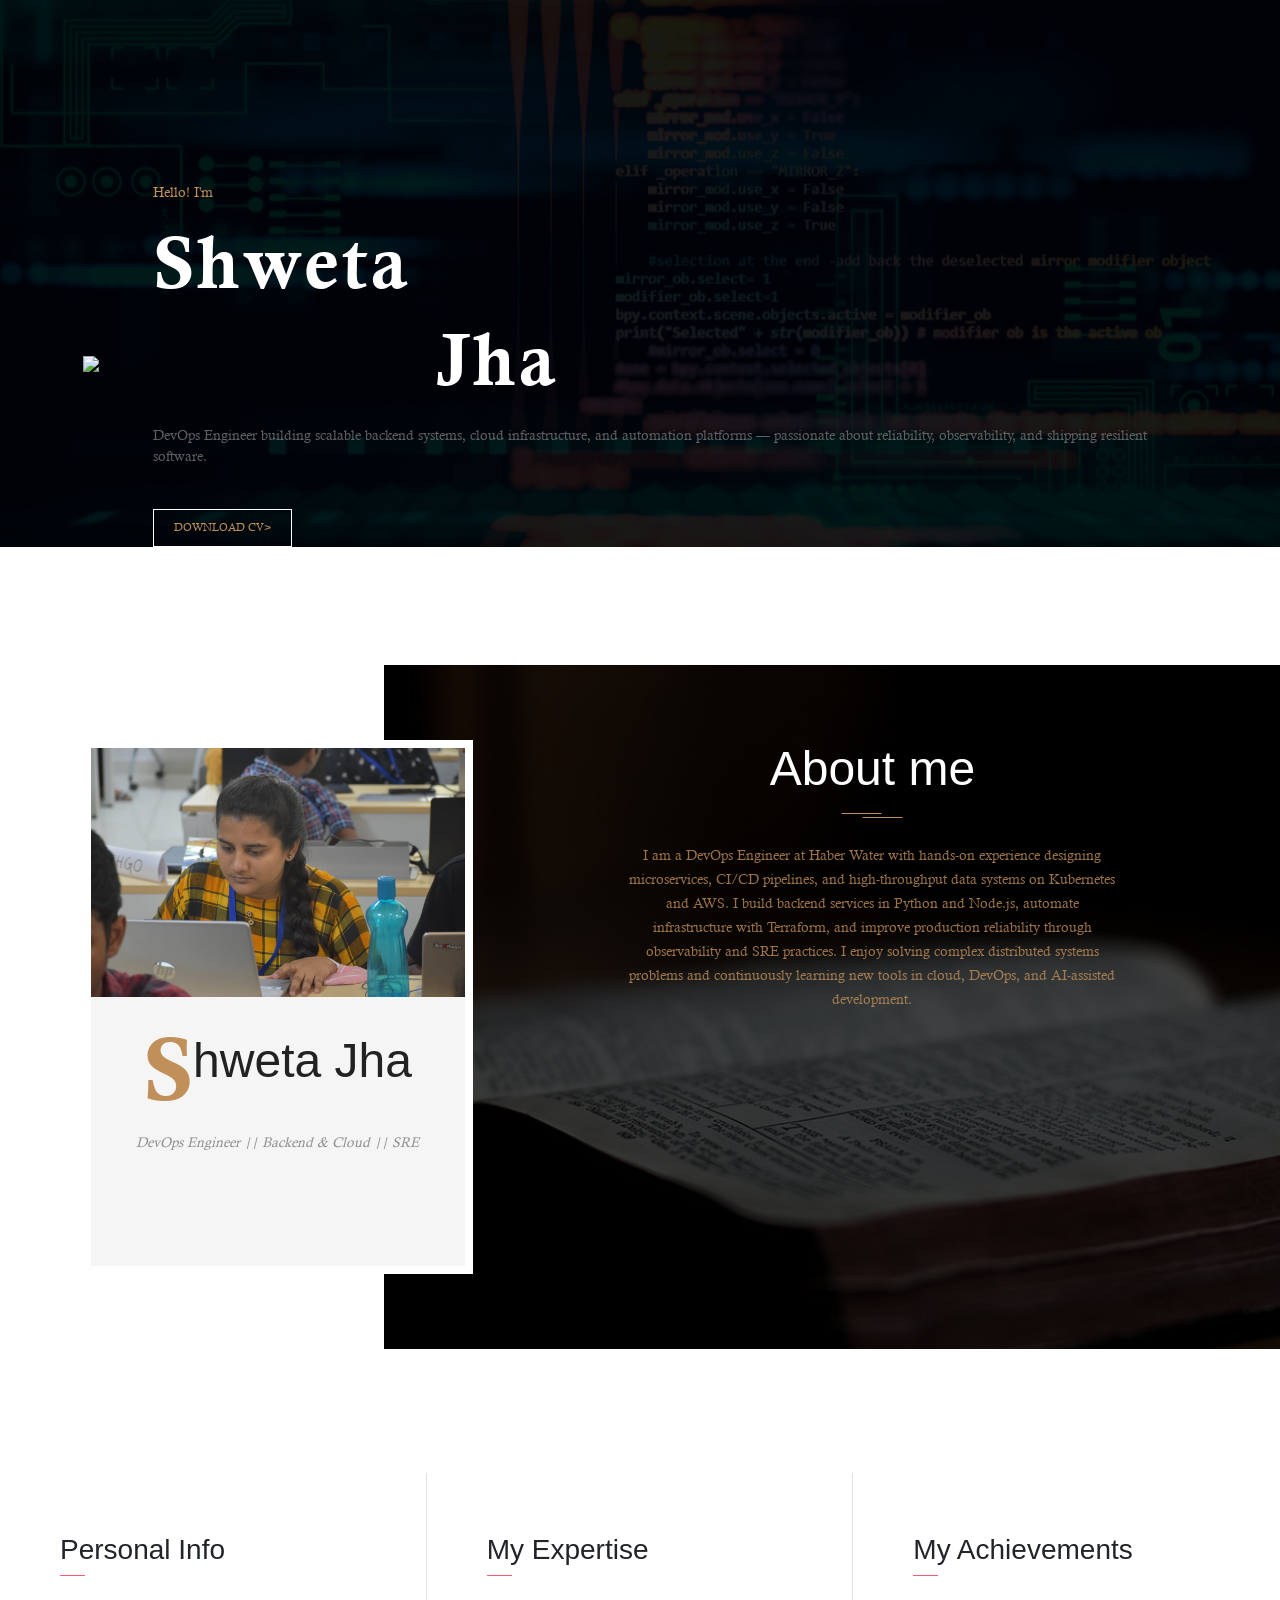
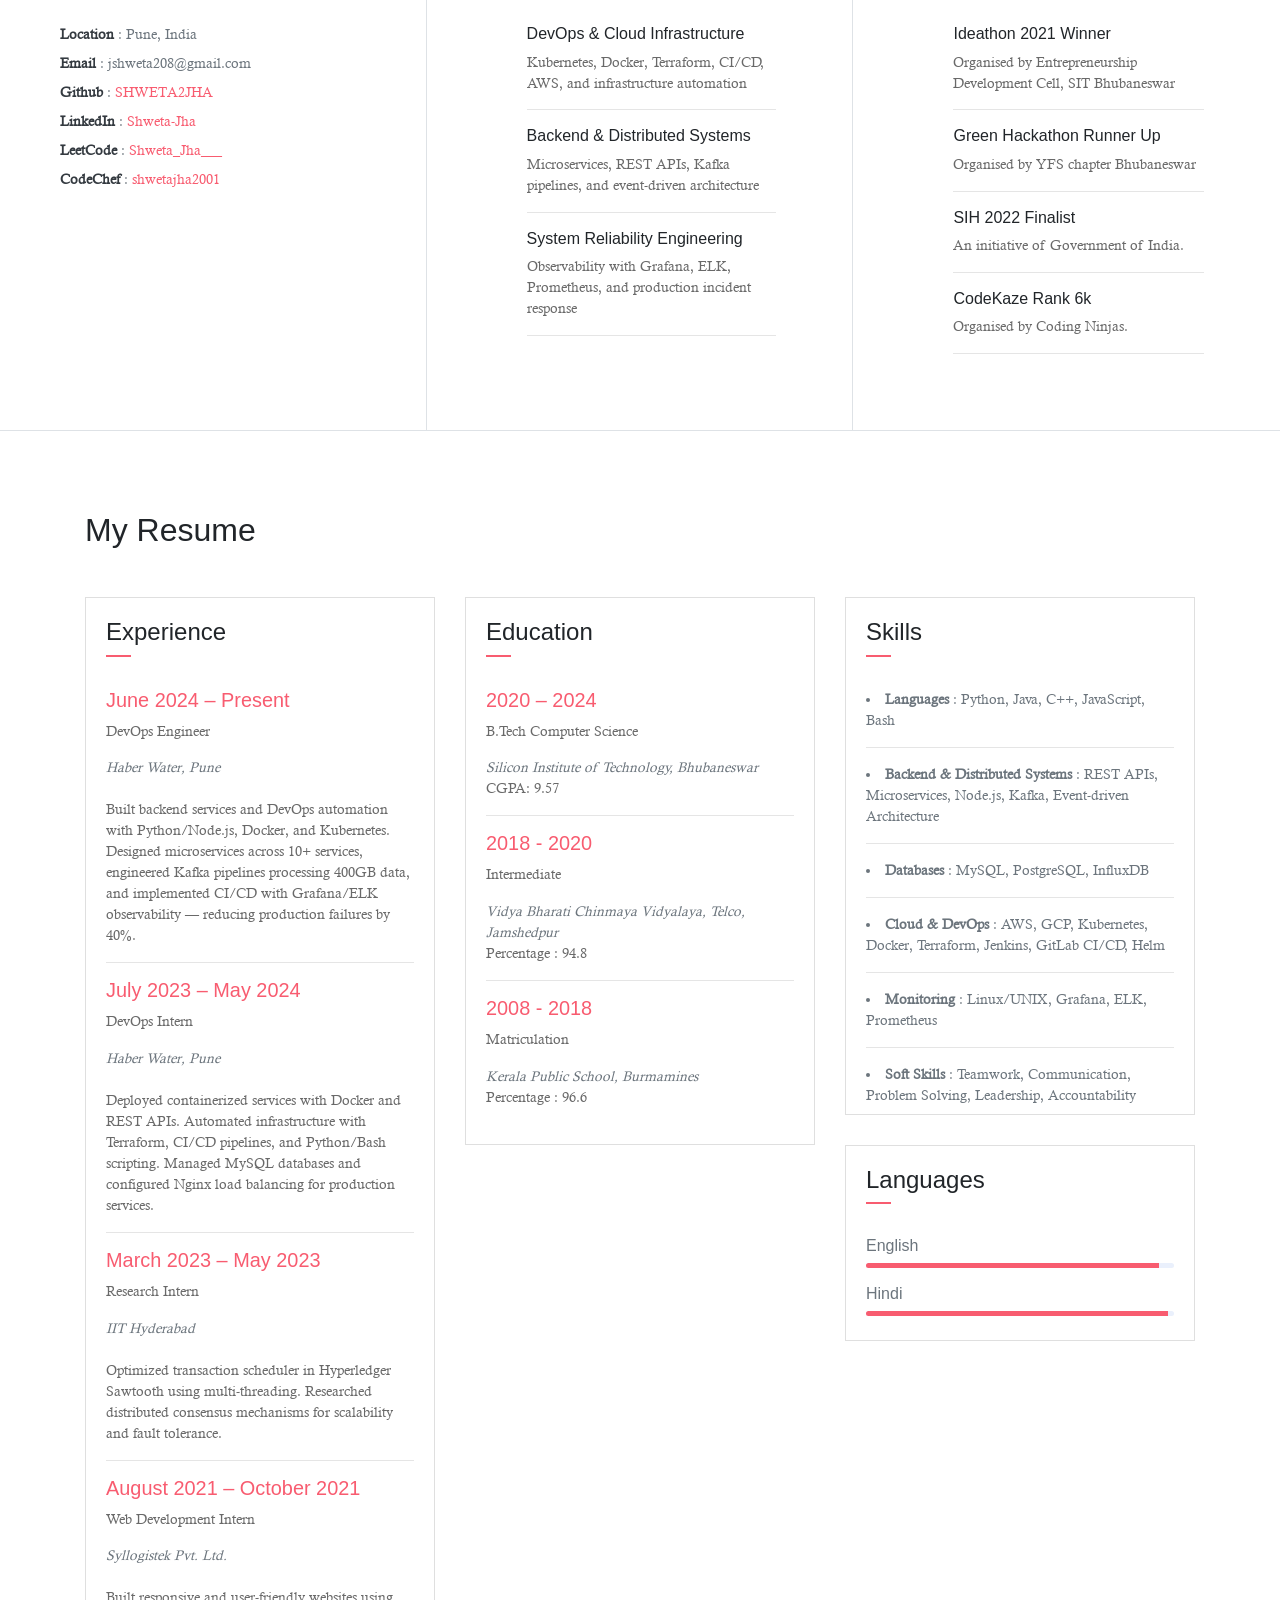
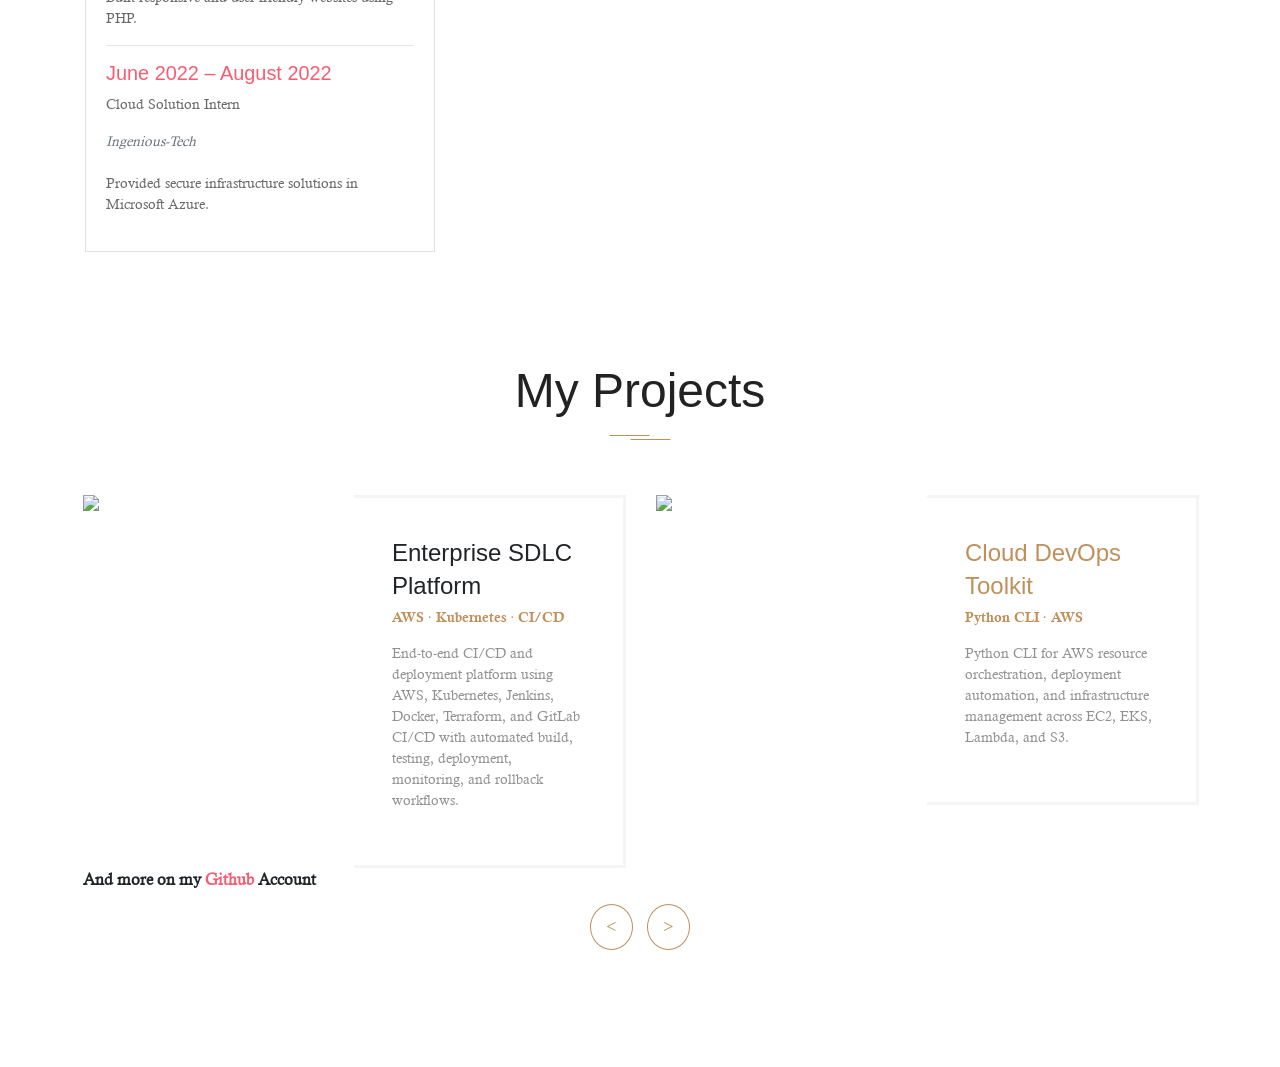
==== commit a4578f47: "first commit" ====
--- a/index.html
+++ b/index.html
@@ -7,6 +7,7 @@
 	<link rel="stylesheet" href="css/style.css">
 	<link rel="stylesheet" href="css/slick.css">
 	<link rel="stylesheet" href="css/johndoe.css">
+	<link rel="stylesheet" href="css/custom.css">
 	<title>Shweta Jha</title>
 </head>
 <body>
@@ -15,7 +16,7 @@
 	<section class="fh5co-top-banner">
 		<div class="top-banner__inner site-container">
 			<div class="top-banner__image">
-				<img src="./images/shweta4.png" alt="author image">
+				<img src="./images/shwetaJha.jpg" alt="Shweta Jha">
 			</div>
 			<div class="top-banner__text">
 				<div class="top-banner__text-up">
@@ -26,8 +27,8 @@
 					<h2 class="top-banner__h2">Jha</h2>
 					
 				</div>
-				<p>Solution oriented software developer and a cloud enthusiast with a passion about educating the next generation of technology users and innovators.</p>
-				<a href="https://drive.google.com/drive/folders/1Mq-kdIJw_JtIuSog4UZvcu-L1yCkQBA5" class="brand-button">Download CV> </a>
+				<p>DevOps Engineer building scalable backend systems, cloud infrastructure, and automation platforms — passionate about reliability, observability, and shipping resilient software.</p>
+				<a href="./images/CV_Shweta_Jha.pdf" class="brand-button" download>Download CV> </a>
 			</div>
 		</div>
 	</section>
@@ -45,14 +46,14 @@
 						<span>S</span>
 						<h2 class="universal-h2">hweta Jha</h2>
 					</div>
-					<p>CS Undergrad || Cloud Enthusiast || Web Developer</p>
+					<p>DevOps Engineer || Backend &amp; Cloud || SRE</p>
 				</div>
 			</article>
 			<div class="about-me__text">
 				<div class="about-me-slider">
 					<div class="about-me-single-slide">
 						<h2 class="universal-h2 universal-h2-bckg">About me</h2>
-						<p>As a computer science student with a strong passion for development, cloud computing, and competitive programming, I am constantly seeking new opportunities to enhance my skills and knowledge in these areas. I have experience working with a variety of programming languages and tools, and enjoy taking on challenging projects that allow me to push my limits and learn new things. Whether it's developing a new application, optimizing cloud infrastructure, or competing in programming contests, I am always eager to take on new challenges and push myself to succeed.</p>
+						<p>I am a DevOps Engineer at Haber Water with hands-on experience designing microservices, CI/CD pipelines, and high-throughput data systems on Kubernetes and AWS. I build backend services in Python and Node.js, automate infrastructure with Terraform, and improve production reliability through observability and SRE practices. I enjoy solving complex distributed systems problems and continuously learning new tools in cloud, DevOps, and AI-assisted development.</p>
 						
 					</div>
 					
@@ -67,56 +68,53 @@
         <div id="about" class="row about-section">
             
             <div class="col-lg-4 about-card">
-                <h3 class="font-weight-light" style="color: rgb(172, 88, 28);">Personal Info</h3>
+                <h3 class="font-weight-light section-title">Personal Info</h3>
                 <span class="line mb-5"></span>
                 <ul class="mt40 info list-unstyled">
                     
+                    <li><span>Location</span> : Pune, India</li>
                     <li><span>Email</span> : jshweta208@gmail.com</li>
-                    <li><span>Phone</span> : +91 9827585937</li>
-                    <li><span>Github </span> : <a href="https://github.com/SHWETA2JHA" style="color: black;">SHWETA2JHA</a> </li>
-                    <li><span>LinkedIn</span> : <a href="https://www.linkedin.com/in/shweta-jha-a48596184/" style="color: black;">Shweta-Jha</a></li>
-					<li><span>LeetCode</span> : <a href="https://leetcode.com/Shweta_Jha___/" style="color: black;">Shweta_Jha___</a></li>
-					<li><span>CodeChef</span> : <a href="https://www.codechef.com/users/shwetajha2001" style="color: black;">shwetajha2001</a></li>
+                    <li><span>Github </span> : <a href="https://github.com/SHWETA2JHA" class="accent-link">SHWETA2JHA</a> </li>
+                    <li><span>LinkedIn</span> : <a href="https://www.linkedin.com/in/shweta-jha-a48596184/" class="accent-link">Shweta-Jha</a></li>
+					<li><span>LeetCode</span> : <a href="https://leetcode.com/Shweta_Jha___/" class="accent-link">Shweta_Jha___</a></li>
+					<li><span>CodeChef</span> : <a href="https://www.codechef.com/users/shwetajha2001" class="accent-link">shwetajha2001</a></li>
                 
 				</ul>
                 <ul class="social-icons pt-3">
-                    <li class="social-item"><a class="social-link" href="#"><i class="ti-facebook" aria-hidden="true"></i></a></li>
-                    <li class="social-item"><a class="social-link" href="#"><i class="ti-twitter" aria-hidden="true"></i></a></li>
-                    <li class="social-item"><a class="social-link" href="#"><i class="ti-google" aria-hidden="true"></i></a></li>
-                    <li class="social-item"><a class="social-link" href="#"><i class="ti-instagram" aria-hidden="true"></i></a></li>
-                    <li class="social-item"><a class="social-link" href="#"><i class="ti-github" aria-hidden="true"></i></a></li>
+                    <li class="social-item"><a class="social-link" href="https://github.com/SHWETA2JHA"><i class="ti-github" aria-hidden="true"></i></a></li>
+                    <li class="social-item"><a class="social-link" href="https://www.linkedin.com/in/shweta-jha-a48596184/"><i class="ti-linkedin" aria-hidden="true"></i></a></li>
                 </ul>  
             </div>
             <div class="col-lg-4 about-card">
-                <h3 class="font-weight-light" style="color: rgb(172, 88, 28);">My Expertise</h3>
+                <h3 class="font-weight-light section-title">My Expertise</h3>
                 <span class="line mb-5"></span>
                 <div class="row">
                     <div class="col-1 text-danger pt-1"><i class="ti-widget icon-lg"></i></div>
                     <div class="col-10 ml-auto mr-3">
-                        <h6>Web Development</h6>
-                        <p class="subtitle">Proficient in building modern and user-friendly websites</p>
+                        <h6>DevOps &amp; Cloud Infrastructure</h6>
+                        <p class="subtitle">Kubernetes, Docker, Terraform, CI/CD, AWS, and infrastructure automation</p>
                         <hr>
                     </div>
                 </div>
                 <div class="row">
                     <div class="col-1 text-danger pt-1"><i class="ti-paint-bucket icon-lg"></i></div>
                     <div class="col-10 ml-auto mr-3">
-                        <h6>Cloud enthusiast</h6>
-                        <p class="subtitle">Ask me about AWS, Azure, GCP and IaC tool Terraform</p>
+                        <h6>Backend &amp; Distributed Systems</h6>
+                        <p class="subtitle">Microservices, REST APIs, Kafka pipelines, and event-driven architecture</p>
                         <hr>
                     </div>
                 </div>
                 <div class="row">
                     <div class="col-1 text-danger pt-1"><i class="ti-stats-up icon-lg"></i></div>
                     <div class="col-10 ml-auto mr-3">
-                        <h6>Competitive Programmer</h6>
-                        <p class="subtitle">Passionate for problem-solving and coding challenges.</p>
+                        <h6>System Reliability Engineering</h6>
+                        <p class="subtitle">Observability with Grafana, ELK, Prometheus, and production incident response</p>
                         <hr>
                     </div>
                 </div>
             </div>
 			<div class="col-lg-4 about-card">
-                <h3 class="font-weight-light" style="color: rgb(172, 88, 28);">My Achievements</h3>
+                <h3 class="font-weight-light section-title">My Achievements</h3>
                 <span class="line mb-5"></span>
                 <div class="row">
                     <div class="col-1 text-danger pt-1"><i class="ti-widget icon-lg"></i></div>
@@ -157,26 +155,41 @@
     <!--Resume Section-->
     <section class="section" id="resume">
         <div class="container">
-            <h2 class="mb-5" style="color: rgb(172, 88, 28);">My Resume</h2>
+            <h2 class="mb-5 section-title">My Resume</h2>
             <div class="row">
                 <div class="col-md-6 col-lg-4">
                     <div class="card">
                        <div class="card-header">
                             <div class="mt-2">
-                                <h4>Internships</h4>
+                                <h4>Experience</h4>
                                 <span class="line"></span>  
                             </div>
                         </div>
                         <div class="card-body">
-                            <h6 class="title text-danger" style="color: rgb(172, 88, 28);">August 2021 - October 2021</h6>
+                            <h6 class="title text-danger">June 2024 – Present</h6>
+                            <P>DevOps Engineer</P>
+                            <i class="subtitle">Haber Water, Pune</i><br>
+							<br><p>Built backend services and DevOps automation with Python/Node.js, Docker, and Kubernetes. Designed microservices across 10+ services, engineered Kafka pipelines processing 400GB data, and implemented CI/CD with Grafana/ELK observability — reducing production failures by 40%.</p>
+                            <hr>
+                            <h6 class="title text-danger">July 2023 – May 2024</h6>
+                            <P>DevOps Intern</P>
+                            <i class="subtitle">Haber Water, Pune</i><br>
+							<br><p>Deployed containerized services with Docker and REST APIs. Automated infrastructure with Terraform, CI/CD pipelines, and Python/Bash scripting. Managed MySQL databases and configured Nginx load balancing for production services.</p>
+                            <hr>
+                            <h6 class="title text-danger">March 2023 – May 2023</h6>
+                            <P>Research Intern</P>
+                            <i class="subtitle">IIT Hyderabad</i><br>
+							<br><p>Optimized transaction scheduler in Hyperledger Sawtooth using multi-threading. Researched distributed consensus mechanisms for scalability and fault tolerance.</p>
+                            <hr>
+                            <h6 class="title text-danger">August 2021 – October 2021</h6>
                             <P>Web Development Intern</P>
                             <i class="subtitle">Syllogistek Pvt. Ltd.</i><br>
-							<br><p>Building responsive and user friendly websites using PHP</p>
-                            <hr>
-                            <h6 class="title text-danger" style="color: rgb(172, 88, 28);">June 2022 - August 2022</h6>
+							<br><p>Built responsive and user-friendly websites using PHP.</p>
+                            <hr>
+                            <h6 class="title text-danger">June 2022 – August 2022</h6>
                             <P>Cloud Solution Intern</P>
                             <i class="subtitle">Ingenious-Tech</i><br>
-							<br><p>Providing secure infrastructure solution in Microsoft Azure.</p>
+							<br><p>Provided secure infrastructure solutions in Microsoft Azure.</p>
                             
 						</div>
                     </div>
@@ -190,11 +203,11 @@
                             </div>
                         </div>
                         <div class="card-body">
-                            <h6 class="title text-danger">2020 - 2024</h6>
-                            <P>B.Tech Computer Engineering</P>
-                            <i>Silicon Institute of Technology, Bhubaneswar</i>>
+                            <h6 class="title text-danger">2020 – 2024</h6>
+                            <P>B.Tech Computer Science</P>
+                            <i>Silicon Institute of Technology, Bhubaneswar</i>
 							<br>
-							<p>CGPA: 9.61 <br>SGPA(current): 9.85</p>
+							<p>CGPA: 9.57</p>
                             <hr>
                             <h6 class="title text-danger">2018 - 2020</h6>
                             <P>Intermediate</P>
@@ -219,10 +232,11 @@
                             </div>
                         </div>
                         <div class="card-body pb-2">
-							<li><b><span >Languages</span></b> : C, C++, Java, Python, HTML, &nbsp &nbsp &nbsp &nbsp &nbsp CSS, HCL</li>
-							<hr><li><b><span>Framework</span></b> : PHP, JS, jQuery</li>
-							<hr><li><b><span>Public Cloud Platforms </span></b> : AWS, Microsoft Azure</li>
-							<hr><li><b><span>Tools</span></b> : Git</li>
+							<li><b><span >Languages</span></b> : Python, Java, C++, JavaScript, Bash</li>
+							<hr><li><b><span>Backend &amp; Distributed Systems</span></b> : REST APIs, Microservices, Node.js, Kafka, Event-driven Architecture</li>
+							<hr><li><b><span>Databases</span></b> : MySQL, PostgreSQL, InfluxDB</li>
+							<hr><li><b><span>Cloud &amp; DevOps</span></b> : AWS, GCP, Kubernetes, Docker, Terraform, Jenkins, GitLab CI/CD, Helm</li>
+							<hr><li><b><span>Monitoring</span></b> : Linux/UNIX, Grafana, ELK, Prometheus</li>
 							<hr><li><b><span>Soft Skills</span> </b>: Teamwork, Communication, Problem Solving, Leadership, Accountability</li>
                         
 						</div>
@@ -259,35 +273,46 @@
 			<div class="blog-slider blog-inner">
 				<div class="single-blog">
 					<div class="single-blog__img">
-						<img src="./images/prj1.png" alt="project image">
+						<img src="./images/sdlc.png" alt="Enterprise SDLC Platform on AWS">
+					</div>
+					<div class="single-blog__text">
+						<h4>Enterprise SDLC Platform</h4>
+						<span>AWS · Kubernetes · CI/CD</span>
+						<p>End-to-end CI/CD and deployment platform using AWS, Kubernetes, Jenkins, Docker, Terraform, and GitLab CI/CD with automated build, testing, deployment, monitoring, and rollback workflows.</p>
+					</div>
+				</div>
+				<div class="single-blog">
+					<div class="single-blog__img">
+						<img src="./images/devops.jpg" alt="Cloud DevOps Toolkit">
+					</div>
+					<div class="single-blog__text">
+						<h4>Cloud DevOps Toolkit</h4>
+						<span>Python CLI · AWS</span>
+						<p>Python CLI for AWS resource orchestration, deployment automation, and infrastructure management across EC2, EKS, Lambda, and S3.</p>
+					</div>
+				</div>
+				<div class="single-blog">
+					<div class="single-blog__img">
+						<img src="./images/kafka.png" alt="Real-time Kafka data pipeline">
+					</div>
+					<div class="single-blog__text">
+						<h4>Real-time Data Pipeline</h4>
+						<span>Kafka · Event-driven Architecture</span>
+						<p>Kafka-based distributed event-driven system for scalable ingestion and real-time processing of high-volume industrial data streams.</p>
+					</div>
+				</div>
+				<div class="single-blog">
+					<div class="single-blog__img">
+						<img src="./images/prj1.png" alt="NAKSHA indoor navigation system">
 					</div>
 					<div class="single-blog__text">
 						<h4>NAKSHA</h4>
 						<span>Indoor Positioning System</span>
-						<p>NAKSHA is an indoor navigation solution for navigating premises inside an organisation. With AR at its core, it aims to aid people to find their way around new places easier than ever.</p>
-					</div>
-				</div>
-				<div class="single-blog">
-					<div class="single-blog__img">
-						<img src="./images/prj2.png" alt="project image">
-					</div>
-					<div class="single-blog__text">
-						<h4>AgroDev</h4>
-						<span></span>
-						<p>A web portal for providing the farmers with easily accessible knowledge about weather and soil conditions, local and national demands of seasonal and off-seasonal crops that can be grown in a particular region using machine learning.</p>
-					</div>
-				</div>
-				<div class="single-blog">
-					<div class="single-blog__img">
-						<img src="./images/prj3.png" alt="project image">
-					</div>
-					<div class="single-blog__text">
-						<h4>Absidy</h4>
-						<p>Absidy, in essence is (rather aims to be) a safety guide to people migrating to/staying over in places they're new to. The plan is to crowdsource data about prevalant crimes in different areas of a tow/city to help people avoid renting a place or layovers in shady areas.</p>
+						<p>Indoor navigation solution with AR at its core, helping people find their way around new places inside organisations.</p>
 					</div>
 				</div>
 			</div>
-			<span style="color: rgb(165, 110, 42);"><b>And more on my <a href="https://github.com/SHWETA2JHA">Github</a> Account</b> </span>
+			<span class="github-cta"><b>And more on my <a href="https://github.com/SHWETA2JHA">Github</a> Account</b></span>
 		</div>
 		
 	</section>
@@ -299,4 +324,4 @@
 	<script src="js/main.js"></script>
 
 </body>
-</html>+</html>
